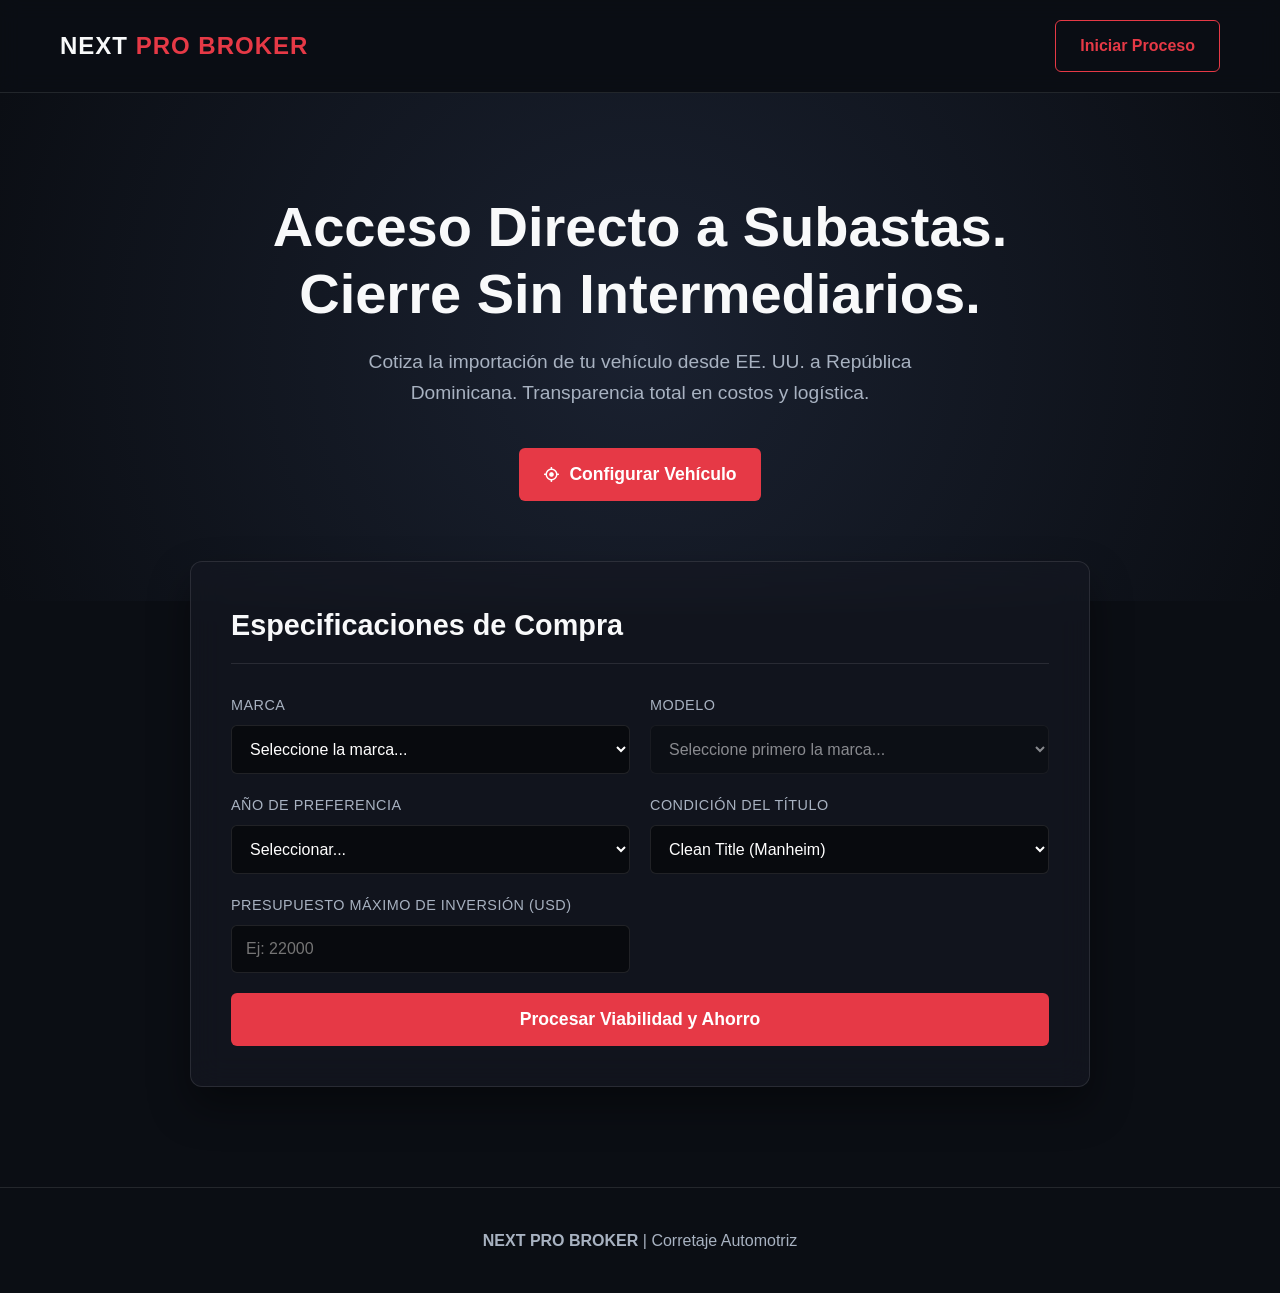
==== index.html @ b275def2 "Update index.html" ====
<!DOCTYPE html>
<html lang="es">
<head>
    <meta charset="UTF-8">
    <meta name="viewport" content="width=device-width, initial-scale=1.0">
    <title>NEXT PRO BROKER | Acceso a Subastas</title>
    <link rel="stylesheet" href="style.css">
    <link href="https://unpkg.com/boxicons@2.1.4/css/boxicons.min.css" rel="stylesheet">
</head>
<body>

    <nav class="navbar slide-down">
        <div class="nav-container">
            <div class="logo">NEXT <span class="text-glow">PRO BROKER</span></div>
            <a href="#cotizador" class="btn-outline">Iniciar Proceso</a>
        </div>
    </nav>

    <header class="hero fade-in">
        <div class="hero-content">
            <h1>Acceso Directo a Subastas. <br><span class="text-glow">Cierre Sin Intermediarios.</span></h1>
            <p>Cotiza la importación de tu vehículo desde EE. UU. a República Dominicana. Transparencia total en costos y logística.</p>
            <a href="#cotizador" class="btn-primary pulse-anim"><i class='bx bx-target-lock'></i> Configurar Vehículo</a>
        </div>
    </header>

    <section id="cotizador" class="section-cotizador slide-up">
        <div class="cotizador-container glass-panel">
            <h2>Especificaciones de Compra</h2>
            
            <form id="pro-form">
                <div class="form-grid">
                    <!-- MARCA (Ahora hardcodeada para que siempre funcione) -->
                    <div class="input-group">
                        <label>Marca</label>
                        <select id="marca" onchange="cargarModelosAPI()" required>
                            <option value="" disabled selected>Seleccione la marca...</option>
                            <option value="Acura">Acura</option>
                            <option value="Audi">Audi</option>
                            <option value="BMW">BMW</option>
                            <option value="Chevrolet">Chevrolet</option>
                            <option value="Dodge">Dodge</option>
                            <option value="Ford">Ford</option>
                            <option value="Honda">Honda</option>
                            <option value="Hyundai">Hyundai</option>
                            <option value="Infiniti">Infiniti</option>
                            <option value="Jeep">Jeep</option>
                            <option value="Kia">Kia</option>
                            <option value="Lexus">Lexus</option>
                            <option value="Mazda">Mazda</option>
                            <option value="Mercedes-Benz">Mercedes-Benz</option>
                            <option value="Nissan">Nissan</option>
                            <option value="Porsche">Porsche</option>
                            <option value="Toyota">Toyota</option>
                            <option value="Volkswagen">Volkswagen</option>
                        </select>
                    </div>
                    
                    <!-- MODELO (Se activa por la API) -->
                    <div class="input-group">
                        <label>Modelo <span id="loading-modelos" class="hidden" style="color:var(--primary); font-size:0.8rem;">Cargando...</span></label>
                        <select id="modelo" disabled required>
                            <option value="" disabled selected>Seleccione primero la marca...</option>
                        </select>
                    </div>

                    <div class="input-group">
                        <label>Año de Preferencia</label>
                        <select id="anio" required>
                            <option value="" disabled selected>Seleccionar...</option>
                            <option value="2025">2025</option>
                            <option value="2024">2024</option>
                            <option value="2023">2023</option>
                            <option value="2022">2022</option>
                            <option value="2021">2021</option>
                            <option value="2020">2020</option>
                            <option value="2019">2019</option>
                            <option value="2018">2018</option>
                        </select>
                    </div>
                    
                    <div class="input-group">
                        <label>Condición del Título</label>
                        <select id="titulo" required>
                            <option value="Clean Title">Clean Title (Manheim)</option>
                            <option value="Salvage / Rebuilt">Rebuilt/Salvage (Copart/IAAI)</option>
                        </select>
                    </div>

                    <div class="input-group full-width">
                        <label>Presupuesto Máximo de Inversión (USD)</label>
                        <input type="number" id="presupuesto" placeholder="Ej: 22000" required>
                    </div>
                </div>

                <button type="button" class="btn-submit" onclick="calcularProyeccion()">Procesar Viabilidad y Ahorro</button>
            </form>

            <div id="panel-resultados" class="resultados-grid hidden">
                <div class="tarjeta-precio dealer scale-in">
                    <h4>Valor Estimado (Dealer RD)</h4>
                    <p class="monto" id="precio-local">$0</p>
                </div>
                
                <div class="tarjeta-precio broker scale-in delay-1">
                    <h4>Costo NEXT PRO BROKER</h4>
                    <p class="monto highlight" id="precio-broker">$0</p>
                </div>

                <div class="tarjeta-ahorro scale-in delay-2">
                    <i class='bx bxs-check-shield icon-glow'></i>
                    <div class="ahorro-info">
                        <h4>Ahorro Retenido</h4>
                        <p id="monto-ahorro">$0 USD</p>
                    </div>
                </div>

                <div class="acciones-cierre scale-in delay-3">
                    <button class="btn-whatsapp" onclick="cerrarVentaWA()"><i class='bx bxl-whatsapp'></i> Solicitar Contrato vía WhatsApp</button>
                    <button class="btn-stripe"><i class='bx bx-credit-card'></i> Pagar Depósito ($200)</button>
                </div>
            </div>
        </div>
    </section>

    <footer>
        <div class="footer-content">
            <p><strong>NEXT PRO BROKER</strong> | Corretaje Automotriz</p>
        </div>
    </footer>

    <!-- TODO EL JAVASCRIPT INTEGRADO AQUÍ PARA EVITAR ERRORES DE VINCULACIÓN -->
    <script>
        async function cargarModelosAPI() {
            const marcaSeleccionada = document.getElementById("marca").value;
            const selectModelo = document.getElementById("modelo");
            const loadingText = document.getElementById("loading-modelos");

            selectModelo.innerHTML = '<option value="" disabled selected>Seleccione el modelo...</option>';
            selectModelo.disabled = true;

            if (!marcaSeleccionada) return;

            loadingText.classList.remove("hidden");

            try {
                // Llamada a la API pública de NHTSA
                const response = await fetch(`https://vpic.nhtsa.dot.gov/api/vehicles/GetModelsForMake/${marcaSeleccionada}?format=json`);
                const data = await response.json();

                const modelos = data.Results.map(item => item.Model_Name).sort();
                const modelosUnicos = [...new Set(modelos)];

                modelosUnicos.forEach(modelo => {
                    let opt = document.createElement("option");
                    opt.value = modelo;
                    opt.textContent = modelo.charAt(0).toUpperCase() + modelo.slice(1).toLowerCase();
                    selectModelo.appendChild(opt);
                });

                // Corrección especial para agregar el modelo Q50s si la API no lo trae detallado
                if(marcaSeleccionada === "Infiniti") {
                     let optQ50s = document.createElement("option");
                     optQ50s.value = "Q50s";
                     optQ50s.textContent = "Q50s";
                     selectModelo.insertBefore(optQ50s, selectModelo.children[1]);
                }

                selectModelo.disabled = false;
            } catch (error) {
                console.error("Error cargando modelos de la API:", error);
                selectModelo.innerHTML = '<option value="" disabled>Error de red. Escriba el modelo en WhatsApp.</option>';
                selectModelo.disabled = false;
            } finally {
                loadingText.classList.add("hidden");
            }
        }

        function calcularProyeccion() {
            const marca = document.getElementById("marca").value;
            const modelo = document.getElementById("modelo").value;
            const anio = document.getElementById("anio").value;
            const presupuestoInput = document.getElementById("presupuesto").value;

            if (!marca || !modelo || !anio || !presupuestoInput) {
                alert("Por favor completa todos los campos (Marca, Modelo, Año y Presupuesto).");
                return;
            }

            const presupuesto = parseFloat(presupuestoInput);
            const margenDealer = 1.18; // Simulando 18% de sobreprecio en el mercado local
            const precioCalleRD = presupuesto * margenDealer;
            const ahorroCalculado = precioCalleRD - presupuesto;

            animarContador("precio-local", precioCalleRD);
            animarContador("precio-broker", presupuesto);
            animarContador("monto-ahorro", ahorroCalculado, " USD");

            const panel = document.getElementById("panel-resultados");
            panel.classList.remove("hidden");
            void panel.offsetWidth; 
            panel.scrollIntoView({ behavior: 'smooth', block: 'start' });
        }

        function animarContador(id, valorFinal, sufijo = "") {
            const elemento = document.getElementById(id);
            let iteracion = 0;
            const pasos = 30;
            const incremento = valorFinal / pasos;
            
            const intervalo = setInterval(() => {
                iteracion += incremento;
                if (iteracion >= valorFinal) {
                    elemento.textContent = "$" + Math.round(valorFinal).toLocaleString('en-US') + sufijo;
                    clearInterval(intervalo);
                } else {
                    elemento.textContent = "$" + Math.round(iteracion).toLocaleString('en-US') + sufijo;
                }
            }, 20);
        }

        function cerrarVentaWA() {
            const marca = document.getElementById("marca").value;
            const modeloSelector = document.getElementById("modelo");
            let modelo = "No especificado";
            
            if (modeloSelector.selectedIndex > 0) {
                modelo = modeloSelector.options[modeloSelector.selectedIndex].text;
            }

            const anio = document.getElementById("anio").value;
            const titulo = document.getElementById("titulo").value;
            const precioBroker = document.getElementById("precio-broker").textContent;
            const ahorro = document.getElementById("monto-ahorro").textContent;

            const texto = `INICIO DE CONTRATO: Next Pro Broker \n\n` +
                          `Datos del Vehículo:\n` +
                          `- Marca: ${marca}\n` +
                          `- Modelo: ${modelo}\n` +
                          `- Año: ${anio}\n` +
                          `- Condición: ${titulo}\n\n` +
                          `Financiero:\n` +
                          `- Inversión Acordada: ${precioBroker}\n` +
                          `- Ahorro Estimado: ${ahorro}\n\n` +
                          `Confirmación para pago de depósito y búsqueda de inventario.`;

            const numeroBusiness = "18099824302";
            const url = `https://wa.me/${numeroBusiness}?text=${encodeURIComponent(texto)}`;
            window.open(url, '_blank');
        }
    </script>
</body>
</html>
---- style.css ----
/* Variables de Diseño Alta Fidelidad */
:root {
    --bg-main: #0B0E14;
    --bg-panel: rgba(20, 24, 34, 0.7);
    --primary: #E63946;
    --primary-hover: #D62828;
    --text-main: #F8F9FA;
    --text-muted: #A8B2C1;
    --border-color: rgba(255, 255, 255, 0.1);
    --success: #2A9D8F;
}

* {
    margin: 0;
    padding: 0;
    box-sizing: border-box;
    font-family: -apple-system, BlinkMacSystemFont, "Segoe UI", Roboto, Helvetica, Arial, sans-serif;
}

body {
    background-color: var(--bg-main);
    color: var(--text-main);
    line-height: 1.6;
}

/* Navegación */
.navbar {
    border-bottom: 1px solid var(--border-color);
    background: rgba(11, 14, 20, 0.9);
    backdrop-filter: blur(10px);
    position: sticky;
    top: 0;
    z-index: 100;
}

.nav-container {
    max-width: 1200px;
    margin: 0 auto;
    padding: 20px;
    display: flex;
    justify-content: space-between;
    align-items: center;
}

.logo {
    font-size: 1.5rem;
    font-weight: 800;
    letter-spacing: 1px;
}

.logo span {
    color: var(--primary);
}

/* Botones */
.btn-outline, .btn-primary, .btn-submit, .btn-whatsapp, .btn-stripe {
    padding: 12px 24px;
    border-radius: 6px;
    font-weight: 600;
    cursor: pointer;
    text-decoration: none;
    transition: all 0.3s ease;
    display: inline-flex;
    align-items: center;
    justify-content: center;
    gap: 8px;
    border: none;
}

.btn-outline {
    border: 1px solid var(--primary);
    color: var(--primary);
    background: transparent;
}

.btn-outline:hover {
    background: var(--primary);
    color: #fff;
}

.btn-primary, .btn-submit {
    background: var(--primary);
    color: #fff;
    font-size: 1.1rem;
}

.btn-primary:hover, .btn-submit:hover {
    background: var(--primary-hover);
    transform: translateY(-2px);
}

.btn-submit {
    width: 100%;
    margin-top: 20px;
    padding: 16px;
}

/* Hero Section */
.hero {
    padding: 100px 20px;
    text-align: center;
    background: radial-gradient(circle at center, #1a2130 0%, var(--bg-main) 100%);
}

.hero h1 {
    font-size: 3.5rem;
    line-height: 1.2;
    margin-bottom: 20px;
}

.hero .highlight {
    color: var(--primary);
}

.hero p {
    font-size: 1.2rem;
    color: var(--text-muted);
    max-width: 600px;
    margin: 0 auto 40px;
}

/* Glassmorphism Panel */
.glass-panel {
    background: var(--bg-panel);
    backdrop-filter: blur(16px);
    border: 1px solid var(--border-color);
    border-radius: 12px;
    box-shadow: 0 20px 40px rgba(0,0,0,0.4);
}

/* Cotizador */
.section-cotizador {
    padding: 0 20px 100px;
}

.cotizador-container {
    max-width: 900px;
    margin: -40px auto 0;
    padding: 40px;
    position: relative;
    z-index: 10;
}

.cotizador-container h2 {
    margin-bottom: 30px;
    font-size: 1.8rem;
    border-bottom: 1px solid var(--border-color);
    padding-bottom: 15px;
}

.form-grid {
    display: grid;
    grid-template-columns: 1fr 1fr;
    gap: 20px;
}

.input-group {
    display: flex;
    flex-direction: column;
}

.input-group label {
    font-size: 0.9rem;
    color: var(--text-muted);
    margin-bottom: 8px;
    text-transform: uppercase;
    letter-spacing: 0.5px;
}

.input-group select, .input-group input {
    background: rgba(0, 0, 0, 0.5);
    border: 1px solid var(--border-color);
    color: #fff;
    padding: 14px;
    border-radius: 6px;
    font-size: 1rem;
    outline: none;
    transition: border 0.3s ease;
}

.input-group select:focus, .input-group input:focus {
    border-color: var(--primary);
}

.input-group select:disabled {
    opacity: 0.5;
    cursor: not-allowed;
}

/* Resultados UI */
.resultados-grid {
    margin-top: 40px;
    padding-top: 40px;
    border-top: 1px solid var(--border-color);
    display: grid;
    grid-template-columns: 1fr 1fr;
    gap: 20px;
}

.hidden {
    display: none;
}

.tarjeta-precio {
    background: rgba(0,0,0,0.3);
    padding: 20px;
    border-radius: 8px;
    border: 1px solid var(--border-color);
}

.tarjeta-precio h4 {
    color: var(--text-muted);
    font-weight: 500;
}

.tarjeta-precio .monto {
    font-size: 2.2rem;
    font-weight: bold;
    margin: 10px 0;
}

.tarjeta-precio.dealer .monto {
    text-decoration: line-through;
    color: #888;
}

.tarjeta-precio.broker .monto {
    color: #fff;
}

.tarjeta-ahorro {
    grid-column: 1 / -1;
    background: rgba(42, 157, 143, 0.1);
    border: 1px solid var(--success);
    padding: 20px;
    border-radius: 8px;
    display: flex;
    align-items: center;
    gap: 20px;
}

.tarjeta-ahorro i {
    font-size: 3rem;
    color: var(--success);
}

.tarjeta-ahorro h4 {
    color: var(--success);
    font-size: 1.1rem;
}

.tarjeta-ahorro p {
    font-size: 2rem;
    font-weight: bold;
    color: #fff;
}

.acciones-cierre {
    grid-column: 1 / -1;
    display: flex;
    gap: 15px;
    margin-top: 20px;
}

.btn-whatsapp {
    background: #25D366;
    color: #000;
    flex: 1;
}

.btn-whatsapp:hover { background: #20BA56; }

.btn-stripe {
    background: #635BFF;
    color: #fff;
    flex: 1;
}

.btn-stripe:hover { background: #524BE0; }

/* Responsive */
@media (max-width: 768px) {
    .form-grid, .resultados-grid, .acciones-cierre {
        grid-template-columns: 1fr;
    }
    .hero h1 { font-size: 2.5rem; }
    .acciones-cierre { flex-direction: column; }
}

footer {
    text-align: center;
    padding: 40px 20px;
    border-top: 1px solid var(--border-color);
    color: var(--text-muted);
}
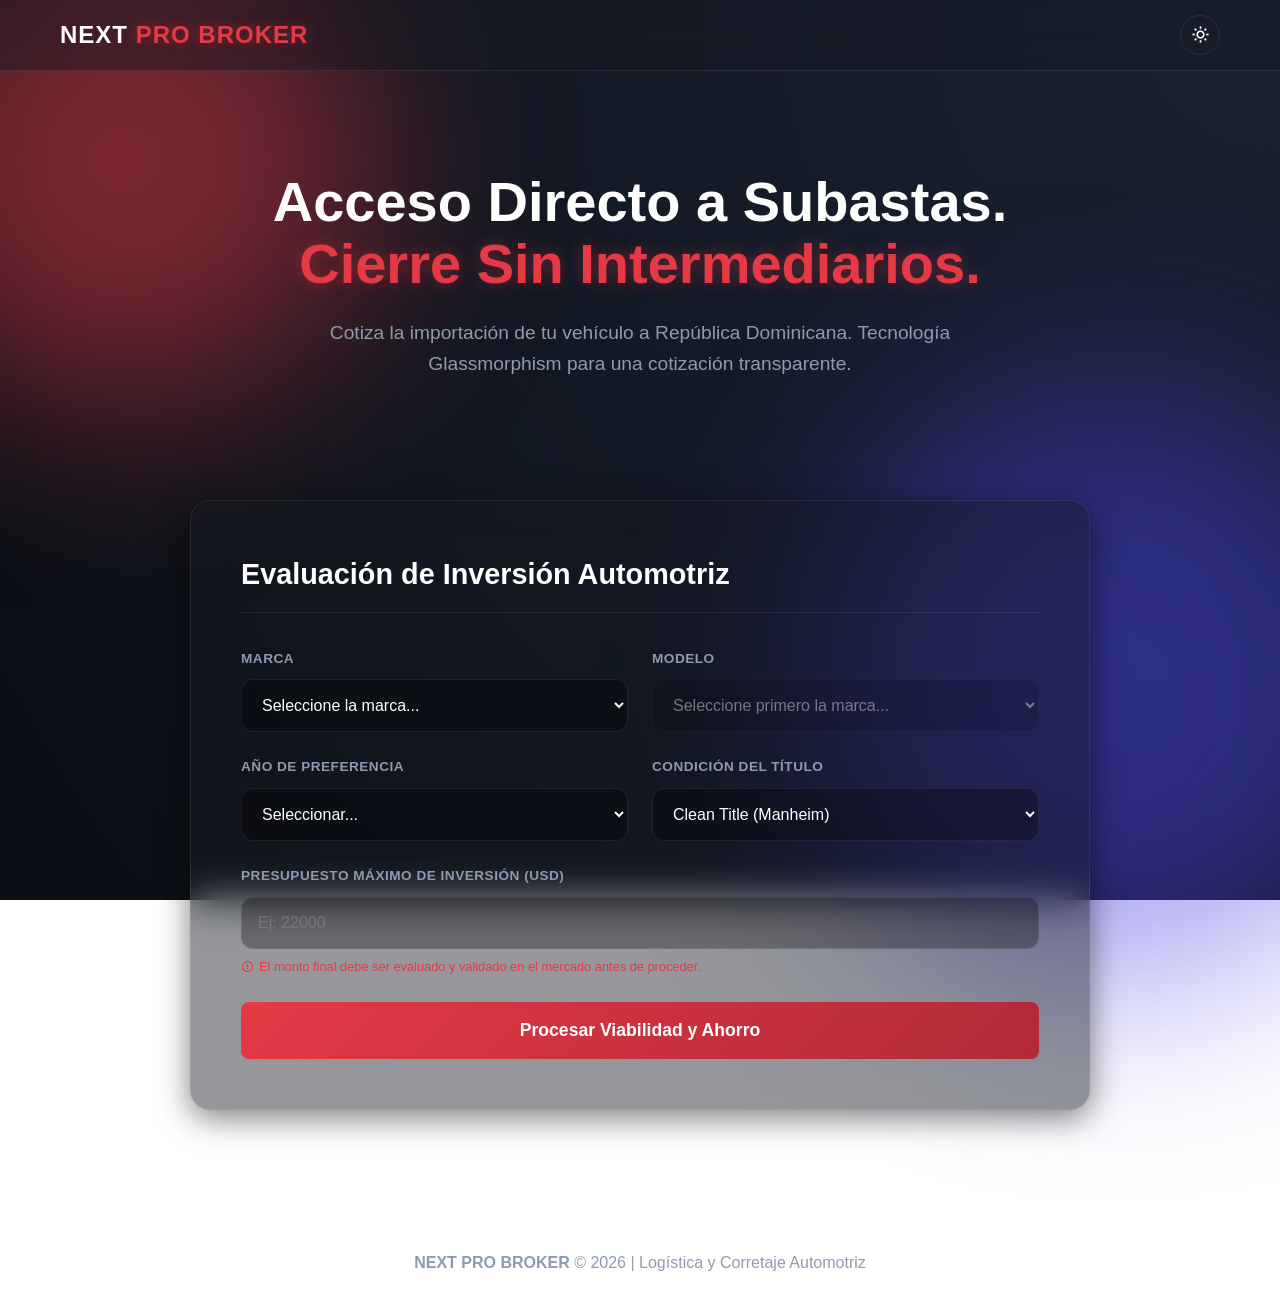
==== commit bc2b05ec: "Update index.html" ====
--- a/index.html
+++ b/index.html
@@ -3,34 +3,219 @@
 <head>
     <meta charset="UTF-8">
     <meta name="viewport" content="width=device-width, initial-scale=1.0">
-    <title>NEXT PRO BROKER | Acceso a Subastas</title>
-    <link rel="stylesheet" href="style.css">
+    <title>NEXT PRO BROKER | Portal Corporativo</title>
+    <!-- Iconos -->
     <link href="https://unpkg.com/boxicons@2.1.4/css/boxicons.min.css" rel="stylesheet">
+    
+    <style>
+        /* =========================================
+           1. VARIABLES DE TEMA Y GLASSMORPHISM
+        ========================================= */
+        :root {
+            /* Tema Oscuro (Por defecto) */
+            --bg-main: #0B0E14;
+            --bg-gradient: radial-gradient(circle at top right, #1a2333 0%, #0B0E14 100%);
+            --glass-bg: rgba(20, 25, 35, 0.45);
+            --glass-border: rgba(255, 255, 255, 0.08);
+            --glass-shadow: 0 8px 32px 0 rgba(0, 0, 0, 0.5);
+            --text-main: #FFFFFF;
+            --text-muted: #8E9BAE;
+            --input-bg: rgba(0, 0, 0, 0.3);
+            
+            /* Colores de marca */
+            --primary: #E63946;
+            --primary-glow: rgba(230, 57, 70, 0.4);
+            --success: #10B981;
+            --success-glow: rgba(16, 185, 129, 0.3);
+        }
+
+        /* Tema Claro (Se activa con JS) */
+        body.light-mode {
+            --bg-main: #F4F7F9;
+            --bg-gradient: radial-gradient(circle at top right, #E0E8F0 0%, #F4F7F9 100%);
+            --glass-bg: rgba(255, 255, 255, 0.6);
+            --glass-border: rgba(255, 255, 255, 0.4);
+            --glass-shadow: 0 8px 32px 0 rgba(31, 38, 135, 0.1);
+            --text-main: #1A1F2B;
+            --text-muted: #5C677D;
+            --input-bg: rgba(255, 255, 255, 0.8);
+        }
+
+        /* =========================================
+           2. ESTILOS GLOBALES
+        ========================================= */
+        * { margin: 0; padding: 0; box-sizing: border-box; font-family: -apple-system, BlinkMacSystemFont, "Segoe UI", Roboto, sans-serif; }
+        
+        body { 
+            background: var(--bg-gradient); 
+            background-attachment: fixed;
+            color: var(--text-main); 
+            line-height: 1.6; 
+            overflow-x: hidden; 
+            transition: background 0.5s ease, color 0.5s ease;
+        }
+
+        /* Esferas decorativas de fondo para el efecto Glass */
+        .blob-1, .blob-2 {
+            position: fixed; border-radius: 50%; filter: blur(100px); z-index: -1; opacity: 0.5;
+        }
+        .blob-1 { top: -10%; left: -10%; width: 500px; height: 500px; background: var(--primary); }
+        .blob-2 { bottom: -10%; right: -10%; width: 600px; height: 600px; background: #4A42E4; }
+
+        /* Clases de utilidad */
+        .text-glow { color: var(--primary); text-shadow: 0 0 15px var(--primary-glow); }
+        .hidden { display: none !important; }
+
+        /* =========================================
+           3. NAVEGACIÓN Y HERO
+        ========================================= */
+        .navbar { 
+            background: var(--glass-bg); 
+            backdrop-filter: blur(20px); 
+            -webkit-backdrop-filter: blur(20px);
+            border-bottom: 1px solid var(--glass-border); 
+            position: sticky; top: 0; z-index: 100; 
+            transition: all 0.5s ease;
+        }
+        .nav-container { max-width: 1200px; margin: 0 auto; padding: 15px 20px; display: flex; justify-content: space-between; align-items: center; }
+        .logo { font-size: 1.5rem; font-weight: 800; letter-spacing: 1px; }
+        
+        .nav-actions { display: flex; gap: 15px; align-items: center; }
+        
+        .btn-icon {
+            background: transparent; border: 1px solid var(--glass-border); color: var(--text-main);
+            width: 40px; height: 40px; border-radius: 50%; font-size: 1.2rem; cursor: pointer;
+            display: flex; align-items: center; justify-content: center; transition: all 0.3s ease;
+        }
+        .btn-icon:hover { background: var(--glass-border); transform: rotate(15deg); }
+
+        .btn-outline, .btn-primary, .btn-submit, .btn-whatsapp, .btn-stripe {
+            padding: 12px 24px; border-radius: 8px; font-weight: 600; cursor: pointer; text-decoration: none;
+            transition: all 0.3s ease; display: inline-flex; align-items: center; justify-content: center; gap: 8px; border: none; font-size: 1rem;
+        }
+        .btn-outline { border: 1px solid var(--primary); color: var(--text-main); background: transparent; }
+        .btn-outline:hover { background: var(--primary); color: #fff; border-color: var(--primary); }
+
+        .btn-primary, .btn-submit { background: linear-gradient(135deg, var(--primary), #b02a36); color: #fff; }
+        .btn-primary:hover, .btn-submit:hover { transform: translateY(-3px); box-shadow: 0 10px 25px var(--primary-glow); }
+        .btn-submit { width: 100%; margin-top: 25px; padding: 18px; font-size: 1.1rem; }
+
+        .hero { padding: 100px 20px 80px; text-align: center; }
+        .hero h1 { font-size: 3.5rem; line-height: 1.1; margin-bottom: 24px; font-weight: 800; }
+        .hero p { font-size: 1.2rem; color: var(--text-muted); max-width: 650px; margin: 0 auto 40px; }
+
+        /* =========================================
+           4. GLASSMORPHISM FORMULARIO
+        ========================================= */
+        .glass-panel { 
+            background: var(--glass-bg); 
+            backdrop-filter: blur(20px); 
+            -webkit-backdrop-filter: blur(20px);
+            border: 1px solid var(--glass-border); 
+            border-radius: 20px; 
+            box-shadow: var(--glass-shadow); 
+            transition: all 0.5s ease;
+        }
+        
+        .section-cotizador { padding: 0 20px 100px; }
+        .cotizador-container { max-width: 900px; margin: 0 auto; padding: 50px; position: relative; z-index: 10; }
+        .cotizador-container h2 { margin-bottom: 35px; font-size: 1.8rem; border-bottom: 1px solid var(--glass-border); padding-bottom: 15px; }
+
+        .form-grid { display: grid; grid-template-columns: 1fr 1fr; gap: 24px; }
+        .full-width { grid-column: 1 / -1; }
+        
+        .input-group { display: flex; flex-direction: column; }
+        .input-group label { font-size: 0.85rem; color: var(--text-muted); margin-bottom: 10px; text-transform: uppercase; font-weight: 600; letter-spacing: 0.5px; }
+        
+        .input-group select, .input-group input { 
+            background: var(--input-bg); 
+            border: 1px solid var(--glass-border); 
+            color: var(--text-main); 
+            padding: 16px; 
+            border-radius: 12px; 
+            font-size: 1rem; 
+            outline: none; 
+            transition: all 0.3s ease; 
+        }
+        .input-group select:focus, .input-group input:focus { border-color: var(--primary); box-shadow: 0 0 0 3px var(--primary-glow); }
+        .input-group select:disabled { opacity: 0.4; cursor: not-allowed; }
+
+        /* Advertencia Presupuesto */
+        .nota-evaluacion {
+            font-size: 0.8rem; color: var(--primary); margin-top: 8px; font-weight: 500;
+            display: flex; align-items: center; gap: 5px;
+        }
+
+        /* =========================================
+           5. RESULTADOS Y CIERRE
+        ========================================= */
+        .resultados-grid { margin-top: 40px; padding-top: 40px; border-top: 1px solid var(--glass-border); display: grid; grid-template-columns: 1fr 1fr; gap: 20px; }
+        
+        .tarjeta-precio { 
+            background: var(--input-bg); 
+            padding: 30px; border-radius: 16px; border: 1px solid var(--glass-border); 
+        }
+        .tarjeta-precio h4 { color: var(--text-muted); font-weight: 500; font-size: 1rem; }
+        .tarjeta-precio .monto { font-size: 2.5rem; font-weight: 800; margin: 10px 0; }
+        .tarjeta-precio.dealer .monto { text-decoration: line-through; color: #888; font-size: 2rem; }
+        
+        .tarjeta-ahorro { 
+            grid-column: 1 / -1; 
+            background: linear-gradient(135deg, rgba(16, 185, 129, 0.15) 0%, rgba(16, 185, 129, 0.05) 100%);
+            border: 1px solid var(--success); padding: 30px; border-radius: 16px; display: flex; align-items: center; gap: 25px; 
+        }
+        .tarjeta-ahorro i { font-size: 3.5rem; color: var(--success); }
+        .tarjeta-ahorro h4 { color: var(--success); font-size: 1.1rem; text-transform: uppercase; letter-spacing: 1px; }
+        .tarjeta-ahorro p { font-size: 2.5rem; font-weight: 800; color: var(--text-main); margin-top: 5px; }
+
+        .acciones-cierre { grid-column: 1 / -1; display: flex; gap: 20px; margin-top: 10px; }
+        .btn-whatsapp { background: linear-gradient(135deg, #25D366, #128C7E); color: #fff; flex: 1; font-size: 1.1rem; border-radius: 12px; }
+        .btn-whatsapp:hover { transform: translateY(-3px); box-shadow: 0 10px 25px rgba(37, 211, 102, 0.4); }
+        
+        .btn-stripe { background: linear-gradient(135deg, #635BFF, #4A42E4); color: #fff; flex: 1; border-radius: 12px; }
+        .btn-stripe:hover { transform: translateY(-3px); box-shadow: 0 10px 25px rgba(99, 91, 255, 0.4); }
+
+        footer { text-align: center; padding: 40px 20px; color: var(--text-muted); }
+
+        @media (max-width: 768px) {
+            .hero h1 { font-size: 2.5rem; }
+            .form-grid, .resultados-grid, .acciones-cierre { grid-template-columns: 1fr; }
+            .cotizador-container { padding: 30px 20px; }
+            .acciones-cierre { flex-direction: column; }
+        }
+    </style>
 </head>
 <body>
 
-    <nav class="navbar slide-down">
+    <!-- Fondos dinámicos -->
+    <div class="blob-1"></div>
+    <div class="blob-2"></div>
+
+    <!-- Navegación -->
+    <nav class="navbar">
         <div class="nav-container">
             <div class="logo">NEXT <span class="text-glow">PRO BROKER</span></div>
-            <a href="#cotizador" class="btn-outline">Iniciar Proceso</a>
+            <div class="nav-actions">
+                <button id="theme-toggle" class="btn-icon"><i class='bx bx-sun'></i></button>
+            </div>
         </div>
     </nav>
 
-    <header class="hero fade-in">
+    <!-- Header Hero -->
+    <header class="hero">
         <div class="hero-content">
             <h1>Acceso Directo a Subastas. <br><span class="text-glow">Cierre Sin Intermediarios.</span></h1>
-            <p>Cotiza la importación de tu vehículo desde EE. UU. a República Dominicana. Transparencia total en costos y logística.</p>
-            <a href="#cotizador" class="btn-primary pulse-anim"><i class='bx bx-target-lock'></i> Configurar Vehículo</a>
+            <p>Cotiza la importación de tu vehículo a República Dominicana. Tecnología Glassmorphism para una cotización transparente.</p>
         </div>
     </header>
 
-    <section id="cotizador" class="section-cotizador slide-up">
+    <!-- Cotizador -->
+    <section id="cotizador" class="section-cotizador">
         <div class="cotizador-container glass-panel">
-            <h2>Especificaciones de Compra</h2>
+            <h2>Evaluación de Inversión Automotriz</h2>
             
             <form id="pro-form">
                 <div class="form-grid">
-                    <!-- MARCA (Ahora hardcodeada para que siempre funcione) -->
                     <div class="input-group">
                         <label>Marca</label>
                         <select id="marca" onchange="cargarModelosAPI()" required>
@@ -56,7 +241,6 @@
                         </select>
                     </div>
                     
-                    <!-- MODELO (Se activa por la API) -->
                     <div class="input-group">
                         <label>Modelo <span id="loading-modelos" class="hidden" style="color:var(--primary); font-size:0.8rem;">Cargando...</span></label>
                         <select id="modelo" disabled required>
@@ -87,50 +271,68 @@
                         </select>
                     </div>
 
+                    <!-- Input Presupuesto con Advertencia -->
                     <div class="input-group full-width">
                         <label>Presupuesto Máximo de Inversión (USD)</label>
                         <input type="number" id="presupuesto" placeholder="Ej: 22000" required>
+                        <span class="nota-evaluacion"><i class='bx bx-error-circle'></i> El monto final debe ser evaluado y validado en el mercado antes de proceder.</span>
                     </div>
                 </div>
 
                 <button type="button" class="btn-submit" onclick="calcularProyeccion()">Procesar Viabilidad y Ahorro</button>
             </form>
 
+            <!-- Resultados -->
             <div id="panel-resultados" class="resultados-grid hidden">
-                <div class="tarjeta-precio dealer scale-in">
+                <div class="tarjeta-precio dealer">
                     <h4>Valor Estimado (Dealer RD)</h4>
                     <p class="monto" id="precio-local">$0</p>
                 </div>
                 
-                <div class="tarjeta-precio broker scale-in delay-1">
+                <div class="tarjeta-precio broker">
                     <h4>Costo NEXT PRO BROKER</h4>
-                    <p class="monto highlight" id="precio-broker">$0</p>
+                    <p class="monto text-glow" id="precio-broker">$0</p>
                 </div>
 
-                <div class="tarjeta-ahorro scale-in delay-2">
-                    <i class='bx bxs-check-shield icon-glow'></i>
+                <div class="tarjeta-ahorro">
+                    <i class='bx bxs-check-shield'></i>
                     <div class="ahorro-info">
                         <h4>Ahorro Retenido</h4>
                         <p id="monto-ahorro">$0 USD</p>
                     </div>
                 </div>
 
-                <div class="acciones-cierre scale-in delay-3">
-                    <button class="btn-whatsapp" onclick="cerrarVentaWA()"><i class='bx bxl-whatsapp'></i> Solicitar Contrato vía WhatsApp</button>
-                    <button class="btn-stripe"><i class='bx bx-credit-card'></i> Pagar Depósito ($200)</button>
+                <div class="acciones-cierre">
+                    <button class="btn-whatsapp" onclick="cerrarVentaWA()"><i class='bx bxl-whatsapp'></i> Enviar Evaluación a WhatsApp</button>
+                    <button class="btn-stripe"><i class='bx bx-credit-card'></i> Pago de Búsqueda ($200)</button>
                 </div>
             </div>
         </div>
     </section>
 
     <footer>
-        <div class="footer-content">
-            <p><strong>NEXT PRO BROKER</strong> | Corretaje Automotriz</p>
-        </div>
+        <p><strong>NEXT PRO BROKER</strong> &copy; 2026 | Logística y Corretaje Automotriz</p>
     </footer>
 
-    <!-- TODO EL JAVASCRIPT INTEGRADO AQUÍ PARA EVITAR ERRORES DE VINCULACIÓN -->
+    <!-- ==========================================
+         LÓGICA JAVASCRIPT (Todo Integrado)
+    =========================================== -->
     <script>
+        // 1. SISTEMA DARK/LIGHT MODE
+        const themeToggle = document.getElementById('theme-toggle');
+        const body = document.body;
+        const themeIcon = themeToggle.querySelector('i');
+
+        themeToggle.addEventListener('click', () => {
+            body.classList.toggle('light-mode');
+            if (body.classList.contains('light-mode')) {
+                themeIcon.classList.replace('bx-sun', 'bx-moon');
+            } else {
+                themeIcon.classList.replace('bx-moon', 'bx-sun');
+            }
+        });
+
+        // 2. CONEXIÓN API NHTSA
         async function cargarModelosAPI() {
             const marcaSeleccionada = document.getElementById("marca").value;
             const selectModelo = document.getElementById("modelo");
@@ -144,7 +346,6 @@
             loadingText.classList.remove("hidden");
 
             try {
-                // Llamada a la API pública de NHTSA
                 const response = await fetch(`https://vpic.nhtsa.dot.gov/api/vehicles/GetModelsForMake/${marcaSeleccionada}?format=json`);
                 const data = await response.json();
 
@@ -158,7 +359,7 @@
                     selectModelo.appendChild(opt);
                 });
 
-                // Corrección especial para agregar el modelo Q50s si la API no lo trae detallado
+                // Corrección especial para el Q50s
                 if(marcaSeleccionada === "Infiniti") {
                      let optQ50s = document.createElement("option");
                      optQ50s.value = "Q50s";
@@ -168,14 +369,14 @@
 
                 selectModelo.disabled = false;
             } catch (error) {
-                console.error("Error cargando modelos de la API:", error);
-                selectModelo.innerHTML = '<option value="" disabled>Error de red. Escriba el modelo en WhatsApp.</option>';
+                selectModelo.innerHTML = '<option value="" disabled>Error de red. Describa en WhatsApp.</option>';
                 selectModelo.disabled = false;
             } finally {
                 loadingText.classList.add("hidden");
             }
         }
 
+        // 3. MOTOR FINANCIERO CON ANIMACIÓN DE CONTADORES
         function calcularProyeccion() {
             const marca = document.getElementById("marca").value;
             const modelo = document.getElementById("modelo").value;
@@ -183,12 +384,12 @@
             const presupuestoInput = document.getElementById("presupuesto").value;
 
             if (!marca || !modelo || !anio || !presupuestoInput) {
-                alert("Por favor completa todos los campos (Marca, Modelo, Año y Presupuesto).");
+                alert("Por favor completa los detalles del vehículo y tu presupuesto de inversión.");
                 return;
             }
 
             const presupuesto = parseFloat(presupuestoInput);
-            const margenDealer = 1.18; // Simulando 18% de sobreprecio en el mercado local
+            const margenDealer = 1.18; // Simulando el sobreprecio local de 18%
             const precioCalleRD = presupuesto * margenDealer;
             const ahorroCalculado = precioCalleRD - presupuesto;
 
@@ -198,8 +399,10 @@
 
             const panel = document.getElementById("panel-resultados");
             panel.classList.remove("hidden");
-            void panel.offsetWidth; 
-            panel.scrollIntoView({ behavior: 'smooth', block: 'start' });
+            
+            setTimeout(() => {
+                panel.scrollIntoView({ behavior: 'smooth', block: 'start' });
+            }, 100);
         }
 
         function animarContador(id, valorFinal, sufijo = "") {
@@ -219,6 +422,7 @@
             }, 20);
         }
 
+        // 4. ENVÍO DIRECTO A WHATSAPP BUSINESS
         function cerrarVentaWA() {
             const marca = document.getElementById("marca").value;
             const modeloSelector = document.getElementById("modelo");
@@ -230,20 +434,23 @@
 
             const anio = document.getElementById("anio").value;
             const titulo = document.getElementById("titulo").value;
+            const presupuesto = document.getElementById("presupuesto").value;
             const precioBroker = document.getElementById("precio-broker").textContent;
             const ahorro = document.getElementById("monto-ahorro").textContent;
 
-            const texto = `INICIO DE CONTRATO: Next Pro Broker \n\n` +
-                          `Datos del Vehículo:\n` +
+            const texto = `INICIO DE EVALUACIÓN: Next Pro Broker \n\n` +
+                          `🚘 *Datos del Vehículo:*\n` +
                           `- Marca: ${marca}\n` +
                           `- Modelo: ${modelo}\n` +
                           `- Año: ${anio}\n` +
                           `- Condición: ${titulo}\n\n` +
-                          `Financiero:\n` +
-                          `- Inversión Acordada: ${precioBroker}\n` +
+                          `📊 *Estructura Financiera (Sujeta a Validación):*\n` +
+                          `- Presupuesto Indicado: $${presupuesto} USD\n` +
+                          `- Inversión Proyectada: ${precioBroker}\n` +
                           `- Ahorro Estimado: ${ahorro}\n\n` +
-                          `Confirmación para pago de depósito y búsqueda de inventario.`;
-
+                          `Solicito validación de mercado para proceder con el depósito de búsqueda.`;
+
+            // Número configurado según solicitud
             const numeroBusiness = "18099824302";
             const url = `https://wa.me/${numeroBusiness}?text=${encodeURIComponent(texto)}`;
             window.open(url, '_blank');
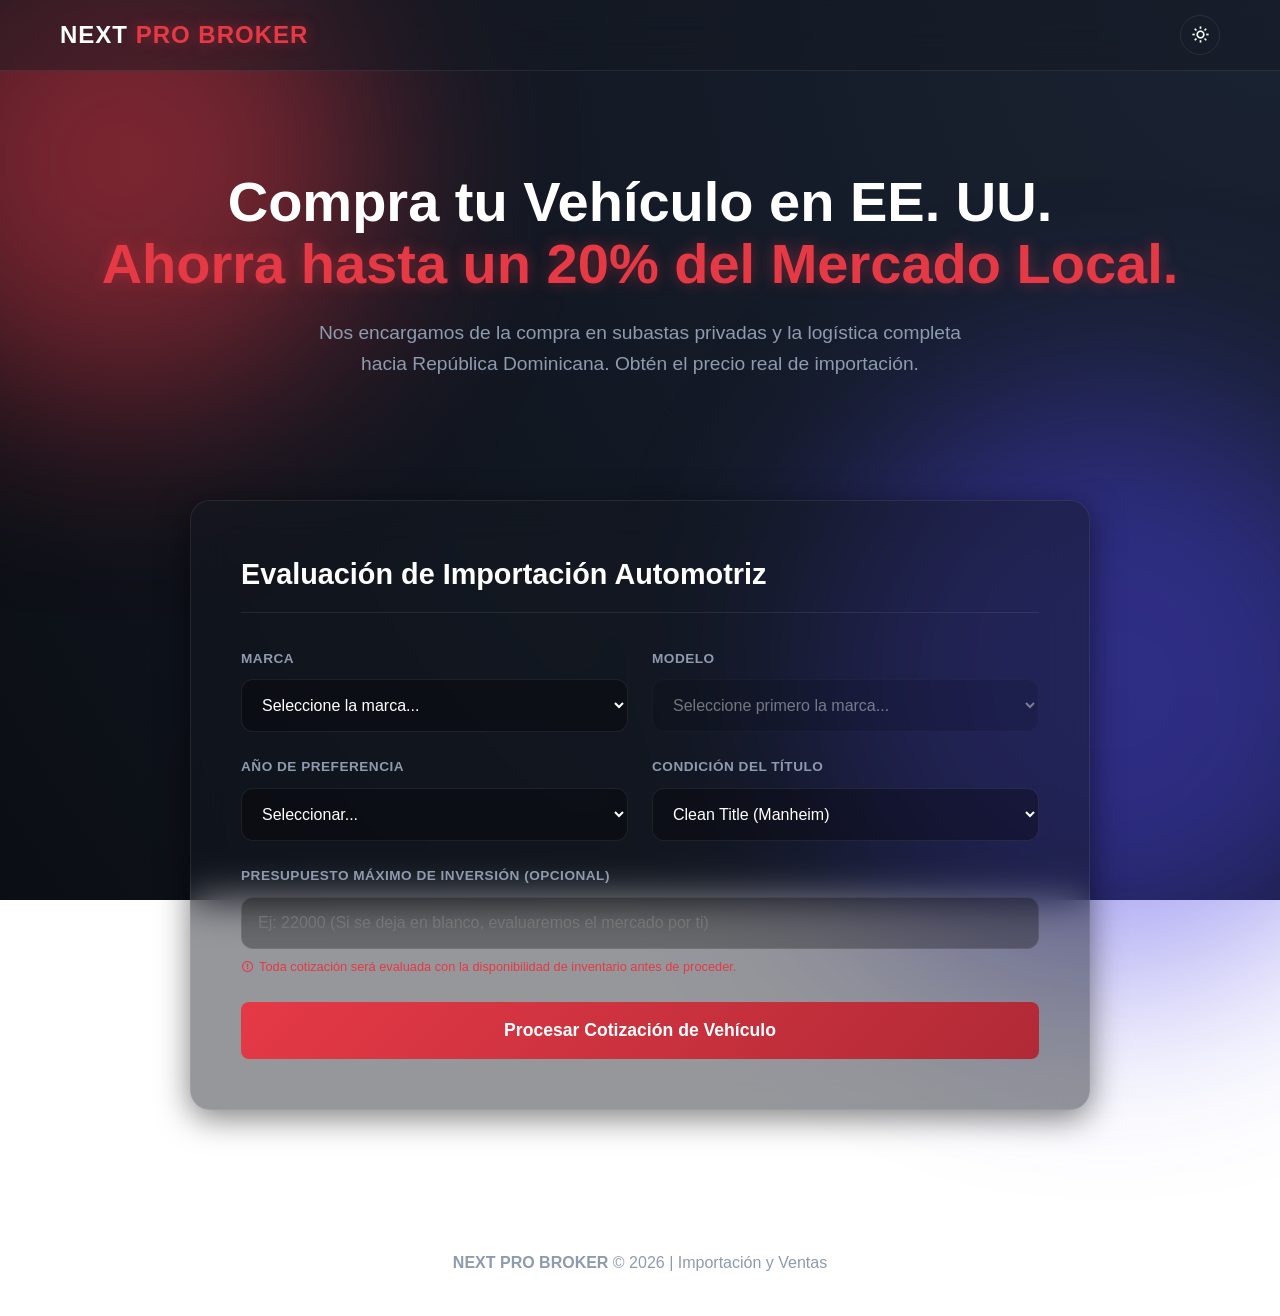
==== commit c4452930: "Update index.html" ====
--- a/index.html
+++ b/index.html
@@ -3,7 +3,7 @@
 <head>
     <meta charset="UTF-8">
     <meta name="viewport" content="width=device-width, initial-scale=1.0">
-    <title>NEXT PRO BROKER | Portal Corporativo</title>
+    <title>NEXT PRO BROKER | Importación Directa</title>
     <!-- Iconos -->
     <link href="https://unpkg.com/boxicons@2.1.4/css/boxicons.min.css" rel="stylesheet">
     
@@ -29,7 +29,7 @@
             --success-glow: rgba(16, 185, 129, 0.3);
         }
 
-        /* Tema Claro (Se activa con JS) */
+        /* Tema Claro */
         body.light-mode {
             --bg-main: #F4F7F9;
             --bg-gradient: radial-gradient(circle at top right, #E0E8F0 0%, #F4F7F9 100%);
@@ -55,14 +55,10 @@
             transition: background 0.5s ease, color 0.5s ease;
         }
 
-        /* Esferas decorativas de fondo para el efecto Glass */
-        .blob-1, .blob-2 {
-            position: fixed; border-radius: 50%; filter: blur(100px); z-index: -1; opacity: 0.5;
-        }
+        .blob-1, .blob-2 { position: fixed; border-radius: 50%; filter: blur(100px); z-index: -1; opacity: 0.5; }
         .blob-1 { top: -10%; left: -10%; width: 500px; height: 500px; background: var(--primary); }
         .blob-2 { bottom: -10%; right: -10%; width: 600px; height: 600px; background: #4A42E4; }
 
-        /* Clases de utilidad */
         .text-glow { color: var(--primary); text-shadow: 0 0 15px var(--primary-glow); }
         .hidden { display: none !important; }
 
@@ -70,18 +66,13 @@
            3. NAVEGACIÓN Y HERO
         ========================================= */
         .navbar { 
-            background: var(--glass-bg); 
-            backdrop-filter: blur(20px); 
-            -webkit-backdrop-filter: blur(20px);
-            border-bottom: 1px solid var(--glass-border); 
-            position: sticky; top: 0; z-index: 100; 
-            transition: all 0.5s ease;
+            background: var(--glass-bg); backdrop-filter: blur(20px); -webkit-backdrop-filter: blur(20px);
+            border-bottom: 1px solid var(--glass-border); position: sticky; top: 0; z-index: 100; transition: all 0.5s ease;
         }
         .nav-container { max-width: 1200px; margin: 0 auto; padding: 15px 20px; display: flex; justify-content: space-between; align-items: center; }
         .logo { font-size: 1.5rem; font-weight: 800; letter-spacing: 1px; }
         
         .nav-actions { display: flex; gap: 15px; align-items: center; }
-        
         .btn-icon {
             background: transparent; border: 1px solid var(--glass-border); color: var(--text-main);
             width: 40px; height: 40px; border-radius: 50%; font-size: 1.2rem; cursor: pointer;
@@ -105,16 +96,11 @@
         .hero p { font-size: 1.2rem; color: var(--text-muted); max-width: 650px; margin: 0 auto 40px; }
 
         /* =========================================
-           4. GLASSMORPHISM FORMULARIO
+           4. FORMULARIO GLASSMORPHISM
         ========================================= */
         .glass-panel { 
-            background: var(--glass-bg); 
-            backdrop-filter: blur(20px); 
-            -webkit-backdrop-filter: blur(20px);
-            border: 1px solid var(--glass-border); 
-            border-radius: 20px; 
-            box-shadow: var(--glass-shadow); 
-            transition: all 0.5s ease;
+            background: var(--glass-bg); backdrop-filter: blur(20px); -webkit-backdrop-filter: blur(20px);
+            border: 1px solid var(--glass-border); border-radius: 20px; box-shadow: var(--glass-shadow); transition: all 0.5s ease;
         }
         
         .section-cotizador { padding: 0 20px 100px; }
@@ -128,45 +114,31 @@
         .input-group label { font-size: 0.85rem; color: var(--text-muted); margin-bottom: 10px; text-transform: uppercase; font-weight: 600; letter-spacing: 0.5px; }
         
         .input-group select, .input-group input { 
-            background: var(--input-bg); 
-            border: 1px solid var(--glass-border); 
-            color: var(--text-main); 
-            padding: 16px; 
-            border-radius: 12px; 
-            font-size: 1rem; 
-            outline: none; 
-            transition: all 0.3s ease; 
+            background: var(--input-bg); border: 1px solid var(--glass-border); color: var(--text-main); 
+            padding: 16px; border-radius: 12px; font-size: 1rem; outline: none; transition: all 0.3s ease; 
         }
         .input-group select:focus, .input-group input:focus { border-color: var(--primary); box-shadow: 0 0 0 3px var(--primary-glow); }
         .input-group select:disabled { opacity: 0.4; cursor: not-allowed; }
 
-        /* Advertencia Presupuesto */
-        .nota-evaluacion {
-            font-size: 0.8rem; color: var(--primary); margin-top: 8px; font-weight: 500;
-            display: flex; align-items: center; gap: 5px;
-        }
+        .nota-evaluacion { font-size: 0.8rem; color: var(--primary); margin-top: 8px; font-weight: 500; display: flex; align-items: center; gap: 5px; }
 
         /* =========================================
-           5. RESULTADOS Y CIERRE
+           5. RESULTADOS
         ========================================= */
         .resultados-grid { margin-top: 40px; padding-top: 40px; border-top: 1px solid var(--glass-border); display: grid; grid-template-columns: 1fr 1fr; gap: 20px; }
         
-        .tarjeta-precio { 
-            background: var(--input-bg); 
-            padding: 30px; border-radius: 16px; border: 1px solid var(--glass-border); 
-        }
+        .tarjeta-precio { background: var(--input-bg); padding: 30px; border-radius: 16px; border: 1px solid var(--glass-border); }
         .tarjeta-precio h4 { color: var(--text-muted); font-weight: 500; font-size: 1rem; }
-        .tarjeta-precio .monto { font-size: 2.5rem; font-weight: 800; margin: 10px 0; }
-        .tarjeta-precio.dealer .monto { text-decoration: line-through; color: #888; font-size: 2rem; }
+        .tarjeta-precio .monto { font-size: 2.2rem; font-weight: 800; margin: 10px 0; color: var(--text-main); }
+        .tarjeta-precio.dealer .monto { text-decoration: line-through; color: #888; font-size: 1.8rem; }
         
         .tarjeta-ahorro { 
-            grid-column: 1 / -1; 
-            background: linear-gradient(135deg, rgba(16, 185, 129, 0.15) 0%, rgba(16, 185, 129, 0.05) 100%);
+            grid-column: 1 / -1; background: linear-gradient(135deg, rgba(16, 185, 129, 0.15) 0%, rgba(16, 185, 129, 0.05) 100%);
             border: 1px solid var(--success); padding: 30px; border-radius: 16px; display: flex; align-items: center; gap: 25px; 
         }
         .tarjeta-ahorro i { font-size: 3.5rem; color: var(--success); }
         .tarjeta-ahorro h4 { color: var(--success); font-size: 1.1rem; text-transform: uppercase; letter-spacing: 1px; }
-        .tarjeta-ahorro p { font-size: 2.5rem; font-weight: 800; color: var(--text-main); margin-top: 5px; }
+        .tarjeta-ahorro p { font-size: 2.2rem; font-weight: 800; color: var(--text-main); margin-top: 5px; }
 
         .acciones-cierre { grid-column: 1 / -1; display: flex; gap: 20px; margin-top: 10px; }
         .btn-whatsapp { background: linear-gradient(135deg, #25D366, #128C7E); color: #fff; flex: 1; font-size: 1.1rem; border-radius: 12px; }
@@ -191,7 +163,6 @@
     <div class="blob-1"></div>
     <div class="blob-2"></div>
 
-    <!-- Navegación -->
     <nav class="navbar">
         <div class="nav-container">
             <div class="logo">NEXT <span class="text-glow">PRO BROKER</span></div>
@@ -201,18 +172,17 @@
         </div>
     </nav>
 
-    <!-- Header Hero -->
+    <!-- Header Hero enfocado en la venta y el ahorro -->
     <header class="hero">
         <div class="hero-content">
-            <h1>Acceso Directo a Subastas. <br><span class="text-glow">Cierre Sin Intermediarios.</span></h1>
-            <p>Cotiza la importación de tu vehículo a República Dominicana. Tecnología Glassmorphism para una cotización transparente.</p>
+            <h1>Compra tu Vehículo en EE. UU. <br><span class="text-glow">Ahorra hasta un 20% del Mercado Local.</span></h1>
+            <p>Nos encargamos de la compra en subastas privadas y la logística completa hacia República Dominicana. Obtén el precio real de importación.</p>
         </div>
     </header>
 
-    <!-- Cotizador -->
     <section id="cotizador" class="section-cotizador">
         <div class="cotizador-container glass-panel">
-            <h2>Evaluación de Inversión Automotriz</h2>
+            <h2>Evaluación de Importación Automotriz</h2>
             
             <form id="pro-form">
                 <div class="form-grid">
@@ -271,18 +241,17 @@
                         </select>
                     </div>
 
-                    <!-- Input Presupuesto con Advertencia -->
+                    <!-- Input Presupuesto (AHORA OPCIONAL) -->
                     <div class="input-group full-width">
-                        <label>Presupuesto Máximo de Inversión (USD)</label>
-                        <input type="number" id="presupuesto" placeholder="Ej: 22000" required>
-                        <span class="nota-evaluacion"><i class='bx bx-error-circle'></i> El monto final debe ser evaluado y validado en el mercado antes de proceder.</span>
+                        <label>Presupuesto Máximo de Inversión (Opcional)</label>
+                        <input type="number" id="presupuesto" placeholder="Ej: 22000 (Si se deja en blanco, evaluaremos el mercado por ti)">
+                        <span class="nota-evaluacion"><i class='bx bx-error-circle'></i> Toda cotización será evaluada con la disponibilidad de inventario antes de proceder.</span>
                     </div>
                 </div>
 
-                <button type="button" class="btn-submit" onclick="calcularProyeccion()">Procesar Viabilidad y Ahorro</button>
+                <button type="button" class="btn-submit" onclick="calcularProyeccion()">Procesar Cotización de Vehículo</button>
             </form>
 
-            <!-- Resultados -->
             <div id="panel-resultados" class="resultados-grid hidden">
                 <div class="tarjeta-precio dealer">
                     <h4>Valor Estimado (Dealer RD)</h4>
@@ -297,26 +266,24 @@
                 <div class="tarjeta-ahorro">
                     <i class='bx bxs-check-shield'></i>
                     <div class="ahorro-info">
-                        <h4>Ahorro Retenido</h4>
+                        <h4>Ahorro Frente al Mercado</h4>
                         <p id="monto-ahorro">$0 USD</p>
                     </div>
                 </div>
 
                 <div class="acciones-cierre">
-                    <button class="btn-whatsapp" onclick="cerrarVentaWA()"><i class='bx bxl-whatsapp'></i> Enviar Evaluación a WhatsApp</button>
-                    <button class="btn-stripe"><i class='bx bx-credit-card'></i> Pago de Búsqueda ($200)</button>
+                    <button class="btn-whatsapp" onclick="cerrarVentaWA()"><i class='bx bxl-whatsapp'></i> Solicitar Evaluación por WhatsApp</button>
+                    <button class="btn-stripe"><i class='bx bx-credit-card'></i> Iniciar Búsqueda ($200)</button>
                 </div>
             </div>
         </div>
     </section>
 
     <footer>
-        <p><strong>NEXT PRO BROKER</strong> &copy; 2026 | Logística y Corretaje Automotriz</p>
+        <p><strong>NEXT PRO BROKER</strong> &copy; 2026 | Importación y Ventas</p>
     </footer>
 
-    <!-- ==========================================
-         LÓGICA JAVASCRIPT (Todo Integrado)
-    =========================================== -->
+    <!-- LÓGICA JAVASCRIPT -->
     <script>
         // 1. SISTEMA DARK/LIGHT MODE
         const themeToggle = document.getElementById('theme-toggle');
@@ -342,13 +309,11 @@
             selectModelo.disabled = true;
 
             if (!marcaSeleccionada) return;
-
             loadingText.classList.remove("hidden");
 
             try {
                 const response = await fetch(`https://vpic.nhtsa.dot.gov/api/vehicles/GetModelsForMake/${marcaSeleccionada}?format=json`);
                 const data = await response.json();
-
                 const modelos = data.Results.map(item => item.Model_Name).sort();
                 const modelosUnicos = [...new Set(modelos)];
 
@@ -359,46 +324,54 @@
                     selectModelo.appendChild(opt);
                 });
 
-                // Corrección especial para el Q50s
                 if(marcaSeleccionada === "Infiniti") {
                      let optQ50s = document.createElement("option");
                      optQ50s.value = "Q50s";
                      optQ50s.textContent = "Q50s";
                      selectModelo.insertBefore(optQ50s, selectModelo.children[1]);
                 }
-
                 selectModelo.disabled = false;
             } catch (error) {
-                selectModelo.innerHTML = '<option value="" disabled>Error de red. Describa en WhatsApp.</option>';
+                selectModelo.innerHTML = '<option value="" disabled>Error. Escriba el modelo en WhatsApp.</option>';
                 selectModelo.disabled = false;
             } finally {
                 loadingText.classList.add("hidden");
             }
         }
 
-        // 3. MOTOR FINANCIERO CON ANIMACIÓN DE CONTADORES
+        // 3. MOTOR DE CÁLCULO (ACEPTA PRESUPUESTO EN BLANCO)
         function calcularProyeccion() {
             const marca = document.getElementById("marca").value;
             const modelo = document.getElementById("modelo").value;
             const anio = document.getElementById("anio").value;
             const presupuestoInput = document.getElementById("presupuesto").value;
 
-            if (!marca || !modelo || !anio || !presupuestoInput) {
-                alert("Por favor completa los detalles del vehículo y tu presupuesto de inversión.");
+            // El presupuesto ya no está aquí como validación obligatoria
+            if (!marca || !modelo || !anio) {
+                alert("Por favor selecciona al menos la Marca, Modelo y Año del vehículo.");
                 return;
             }
-
-            const presupuesto = parseFloat(presupuestoInput);
-            const margenDealer = 1.18; // Simulando el sobreprecio local de 18%
-            const precioCalleRD = presupuesto * margenDealer;
-            const ahorroCalculado = precioCalleRD - presupuesto;
-
-            animarContador("precio-local", precioCalleRD);
-            animarContador("precio-broker", presupuesto);
-            animarContador("monto-ahorro", ahorroCalculado, " USD");
 
             const panel = document.getElementById("panel-resultados");
             panel.classList.remove("hidden");
+
+            // Si el cliente ingresó un monto, hacemos el cálculo del ahorro
+            if (presupuestoInput !== "") {
+                const presupuesto = parseFloat(presupuestoInput);
+                const margenDealer = 1.20; // Proyecta un 20% más caro en calle
+                const precioCalleRD = presupuesto * margenDealer;
+                const ahorroCalculado = precioCalleRD - presupuesto;
+
+                animarContador("precio-local", precioCalleRD);
+                animarContador("precio-broker", presupuesto);
+                animarContador("monto-ahorro", ahorroCalculado, " USD");
+            } 
+            // Si el cliente NO ingresó monto, mostramos textos indicando que requiere evaluación
+            else {
+                document.getElementById("precio-local").textContent = "Por Cotizar";
+                document.getElementById("precio-broker").textContent = "A Evaluar";
+                document.getElementById("monto-ahorro").textContent = "Sujeto a Mercado";
+            }
             
             setTimeout(() => {
                 panel.scrollIntoView({ behavior: 'smooth', block: 'start' });
@@ -434,23 +407,31 @@
 
             const anio = document.getElementById("anio").value;
             const titulo = document.getElementById("titulo").value;
-            const presupuesto = document.getElementById("presupuesto").value;
-            const precioBroker = document.getElementById("precio-broker").textContent;
-            const ahorro = document.getElementById("monto-ahorro").textContent;
-
-            const texto = `INICIO DE EVALUACIÓN: Next Pro Broker \n\n` +
+            const presupuestoInput = document.getElementById("presupuesto").value;
+
+            // Formatear el texto dependiendo de si puso presupuesto o no
+            let financieroTexto = "";
+            if (presupuestoInput !== "") {
+                const precioBroker = document.getElementById("precio-broker").textContent;
+                const ahorro = document.getElementById("monto-ahorro").textContent;
+                financieroTexto = `- Presupuesto Indicado: $${presupuestoInput} USD\n` +
+                                  `- Inversión Proyectada: ${precioBroker}\n` +
+                                  `- Ahorro Estimado: ${ahorro}\n\n` +
+                                  `Solicito validación de inventario para este presupuesto.`;
+            } else {
+                financieroTexto = `- Presupuesto: A cotizar\n\n` +
+                                  `Solicito una evaluación del mercado actual para este vehículo con el ahorro incluido.`;
+            }
+
+            const texto = `EVALUACIÓN DE COMPRA: Next Pro Broker \n\n` +
                           `🚘 *Datos del Vehículo:*\n` +
                           `- Marca: ${marca}\n` +
                           `- Modelo: ${modelo}\n` +
                           `- Año: ${anio}\n` +
                           `- Condición: ${titulo}\n\n` +
-                          `📊 *Estructura Financiera (Sujeta a Validación):*\n` +
-                          `- Presupuesto Indicado: $${presupuesto} USD\n` +
-                          `- Inversión Proyectada: ${precioBroker}\n` +
-                          `- Ahorro Estimado: ${ahorro}\n\n` +
-                          `Solicito validación de mercado para proceder con el depósito de búsqueda.`;
-
-            // Número configurado según solicitud
+                          `📊 *Estructura Financiera:*\n` +
+                          financieroTexto;
+
             const numeroBusiness = "18099824302";
             const url = `https://wa.me/${numeroBusiness}?text=${encodeURIComponent(texto)}`;
             window.open(url, '_blank');
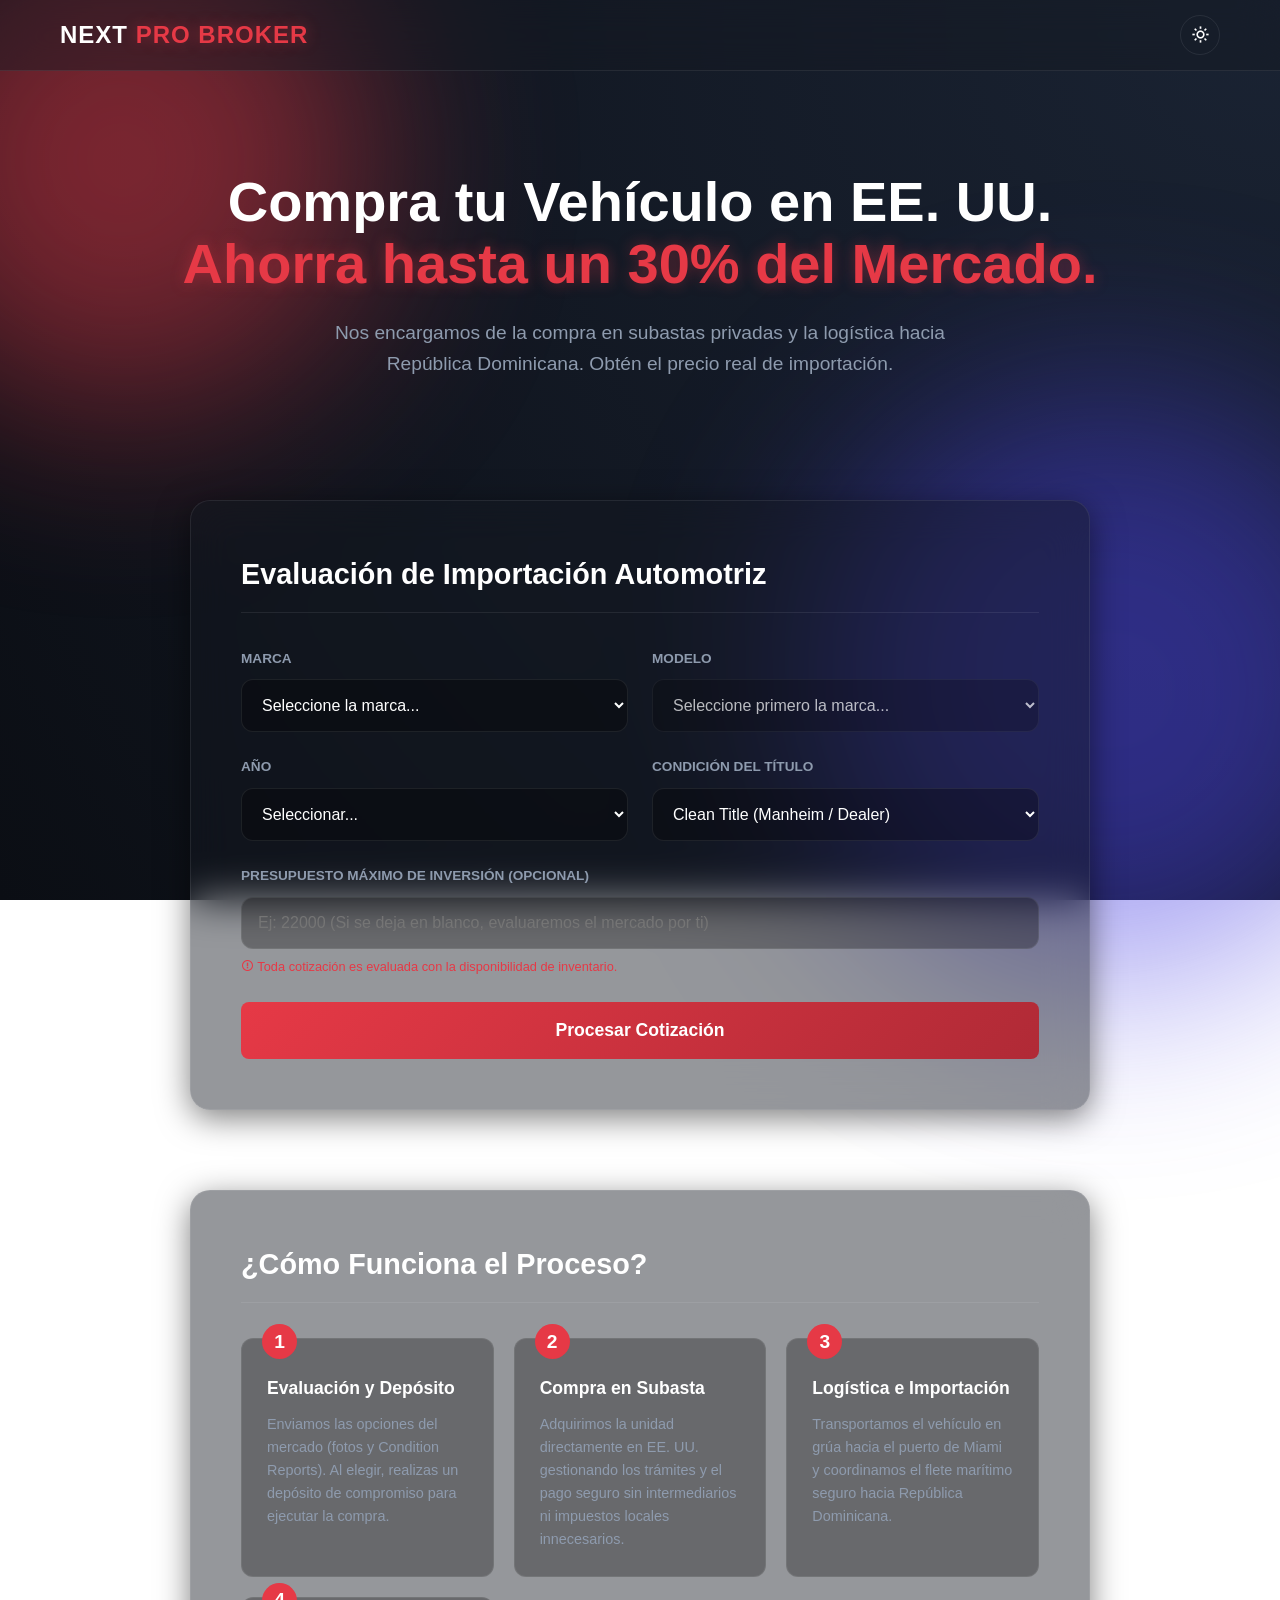
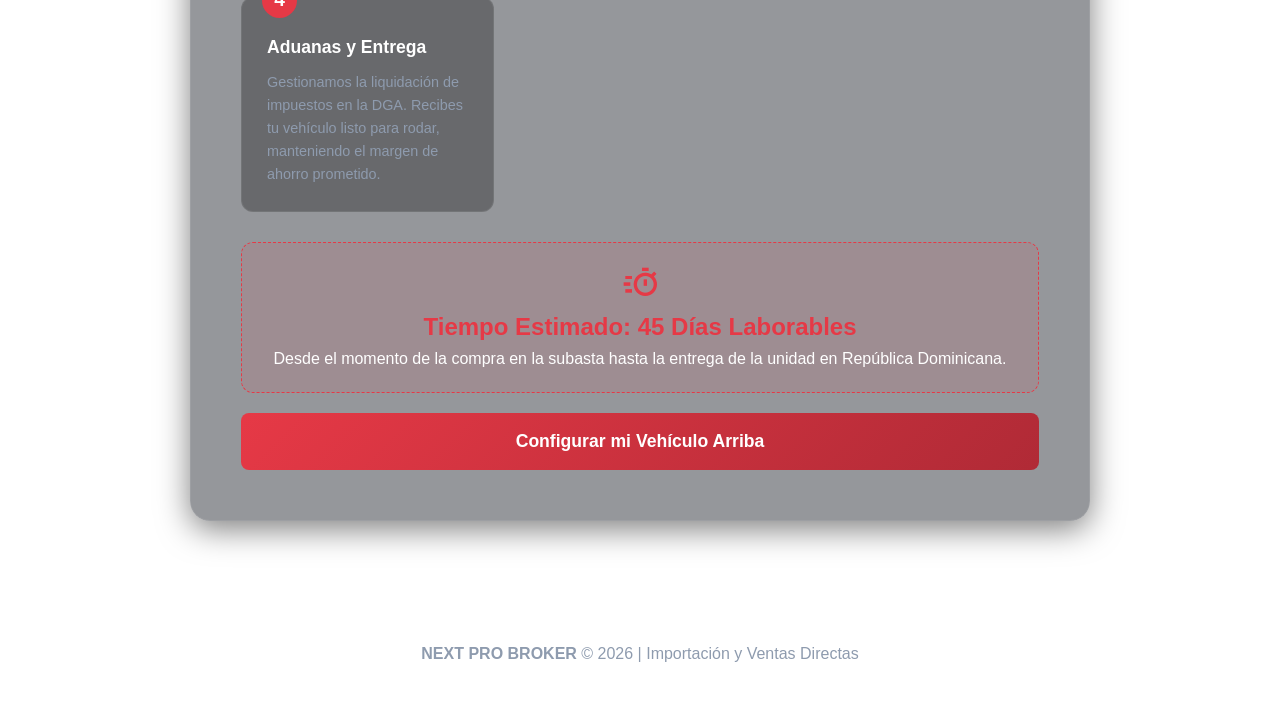
==== commit 13ea4764: "Update index.html" ====
--- a/index.html
+++ b/index.html
@@ -4,15 +4,11 @@
     <meta charset="UTF-8">
     <meta name="viewport" content="width=device-width, initial-scale=1.0">
     <title>NEXT PRO BROKER | Importación Directa</title>
-    <!-- Iconos -->
     <link href="https://unpkg.com/boxicons@2.1.4/css/boxicons.min.css" rel="stylesheet">
     
     <style>
-        /* =========================================
-           1. VARIABLES DE TEMA Y GLASSMORPHISM
-        ========================================= */
+        /* VARIABLES Y THEME */
         :root {
-            /* Tema Oscuro (Por defecto) */
             --bg-main: #0B0E14;
             --bg-gradient: radial-gradient(circle at top right, #1a2333 0%, #0B0E14 100%);
             --glass-bg: rgba(20, 25, 35, 0.45);
@@ -21,15 +17,11 @@
             --text-main: #FFFFFF;
             --text-muted: #8E9BAE;
             --input-bg: rgba(0, 0, 0, 0.3);
-            
-            /* Colores de marca */
             --primary: #E63946;
             --primary-glow: rgba(230, 57, 70, 0.4);
             --success: #10B981;
-            --success-glow: rgba(16, 185, 129, 0.3);
-        }
-
-        /* Tema Claro */
+        }
+
         body.light-mode {
             --bg-main: #F4F7F9;
             --bg-gradient: radial-gradient(circle at top right, #E0E8F0 0%, #F4F7F9 100%);
@@ -41,145 +33,92 @@
             --input-bg: rgba(255, 255, 255, 0.8);
         }
 
-        /* =========================================
-           2. ESTILOS GLOBALES
-        ========================================= */
         * { margin: 0; padding: 0; box-sizing: border-box; font-family: -apple-system, BlinkMacSystemFont, "Segoe UI", Roboto, sans-serif; }
-        
-        body { 
-            background: var(--bg-gradient); 
-            background-attachment: fixed;
-            color: var(--text-main); 
-            line-height: 1.6; 
-            overflow-x: hidden; 
-            transition: background 0.5s ease, color 0.5s ease;
-        }
-
+        body { background: var(--bg-gradient); background-attachment: fixed; color: var(--text-main); line-height: 1.6; overflow-x: hidden; transition: all 0.5s ease; }
         .blob-1, .blob-2 { position: fixed; border-radius: 50%; filter: blur(100px); z-index: -1; opacity: 0.5; }
         .blob-1 { top: -10%; left: -10%; width: 500px; height: 500px; background: var(--primary); }
         .blob-2 { bottom: -10%; right: -10%; width: 600px; height: 600px; background: #4A42E4; }
-
         .text-glow { color: var(--primary); text-shadow: 0 0 15px var(--primary-glow); }
         .hidden { display: none !important; }
 
-        /* =========================================
-           3. NAVEGACIÓN Y HERO
-        ========================================= */
-        .navbar { 
-            background: var(--glass-bg); backdrop-filter: blur(20px); -webkit-backdrop-filter: blur(20px);
-            border-bottom: 1px solid var(--glass-border); position: sticky; top: 0; z-index: 100; transition: all 0.5s ease;
-        }
+        /* NAV Y HERO */
+        .navbar { background: var(--glass-bg); backdrop-filter: blur(20px); border-bottom: 1px solid var(--glass-border); position: sticky; top: 0; z-index: 100; }
         .nav-container { max-width: 1200px; margin: 0 auto; padding: 15px 20px; display: flex; justify-content: space-between; align-items: center; }
         .logo { font-size: 1.5rem; font-weight: 800; letter-spacing: 1px; }
+        .btn-icon { background: transparent; border: 1px solid var(--glass-border); color: var(--text-main); width: 40px; height: 40px; border-radius: 50%; font-size: 1.2rem; cursor: pointer; display: flex; align-items: center; justify-content: center; }
         
-        .nav-actions { display: flex; gap: 15px; align-items: center; }
-        .btn-icon {
-            background: transparent; border: 1px solid var(--glass-border); color: var(--text-main);
-            width: 40px; height: 40px; border-radius: 50%; font-size: 1.2rem; cursor: pointer;
-            display: flex; align-items: center; justify-content: center; transition: all 0.3s ease;
-        }
-        .btn-icon:hover { background: var(--glass-border); transform: rotate(15deg); }
-
-        .btn-outline, .btn-primary, .btn-submit, .btn-whatsapp, .btn-stripe {
-            padding: 12px 24px; border-radius: 8px; font-weight: 600; cursor: pointer; text-decoration: none;
-            transition: all 0.3s ease; display: inline-flex; align-items: center; justify-content: center; gap: 8px; border: none; font-size: 1rem;
-        }
-        .btn-outline { border: 1px solid var(--primary); color: var(--text-main); background: transparent; }
-        .btn-outline:hover { background: var(--primary); color: #fff; border-color: var(--primary); }
-
-        .btn-primary, .btn-submit { background: linear-gradient(135deg, var(--primary), #b02a36); color: #fff; }
-        .btn-primary:hover, .btn-submit:hover { transform: translateY(-3px); box-shadow: 0 10px 25px var(--primary-glow); }
-        .btn-submit { width: 100%; margin-top: 25px; padding: 18px; font-size: 1.1rem; }
-
         .hero { padding: 100px 20px 80px; text-align: center; }
         .hero h1 { font-size: 3.5rem; line-height: 1.1; margin-bottom: 24px; font-weight: 800; }
         .hero p { font-size: 1.2rem; color: var(--text-muted); max-width: 650px; margin: 0 auto 40px; }
 
-        /* =========================================
-           4. FORMULARIO GLASSMORPHISM
-        ========================================= */
-        .glass-panel { 
-            background: var(--glass-bg); backdrop-filter: blur(20px); -webkit-backdrop-filter: blur(20px);
-            border: 1px solid var(--glass-border); border-radius: 20px; box-shadow: var(--glass-shadow); transition: all 0.5s ease;
-        }
-        
-        .section-cotizador { padding: 0 20px 100px; }
-        .cotizador-container { max-width: 900px; margin: 0 auto; padding: 50px; position: relative; z-index: 10; }
-        .cotizador-container h2 { margin-bottom: 35px; font-size: 1.8rem; border-bottom: 1px solid var(--glass-border); padding-bottom: 15px; }
+        /* FORMULARIO */
+        .glass-panel { background: var(--glass-bg); backdrop-filter: blur(20px); border: 1px solid var(--glass-border); border-radius: 20px; box-shadow: var(--glass-shadow); }
+        .section-cotizador, .section-proceso { padding: 0 20px 80px; max-width: 940px; margin: 0 auto; }
+        .cotizador-container, .proceso-container { padding: 50px; position: relative; z-index: 10; }
+        .cotizador-container h2, .proceso-container h2 { margin-bottom: 35px; font-size: 1.8rem; border-bottom: 1px solid var(--glass-border); padding-bottom: 15px; }
 
         .form-grid { display: grid; grid-template-columns: 1fr 1fr; gap: 24px; }
         .full-width { grid-column: 1 / -1; }
+        .input-group { display: flex; flex-direction: column; }
+        .input-group label { font-size: 0.85rem; color: var(--text-muted); margin-bottom: 10px; text-transform: uppercase; font-weight: 600; }
+        .input-group select, .input-group input { background: var(--input-bg); border: 1px solid var(--glass-border); color: var(--text-main); padding: 16px; border-radius: 12px; font-size: 1rem; outline: none; }
+        .input-group select:focus, .input-group input:focus { border-color: var(--primary); box-shadow: 0 0 0 3px var(--primary-glow); }
+        .nota-evaluacion { font-size: 0.8rem; color: var(--primary); margin-top: 8px; font-weight: 500; }
+
+        /* BOTONES */
+        .btn-submit { background: linear-gradient(135deg, var(--primary), #b02a36); color: #fff; width: 100%; margin-top: 25px; padding: 18px; font-size: 1.1rem; border: none; border-radius: 8px; cursor: pointer; font-weight: bold; }
+        .btn-whatsapp { background: linear-gradient(135deg, #25D366, #128C7E); color: #fff; flex: 1; font-size: 1.1rem; padding: 15px; border-radius: 12px; border: none; cursor: pointer; font-weight: bold; display: flex; align-items: center; justify-content: center; gap: 10px; }
+        .btn-stripe { background: linear-gradient(135deg, #635BFF, #4A42E4); color: #fff; flex: 1; padding: 15px; border-radius: 12px; border: none; cursor: pointer; font-weight: bold; display: flex; align-items: center; justify-content: center; gap: 10px; }
+        .acciones-cierre { grid-column: 1 / -1; display: flex; gap: 20px; margin-top: 10px; }
+
+        /* RESULTADOS */
+        .resultados-grid { margin-top: 40px; padding-top: 40px; border-top: 1px solid var(--glass-border); display: grid; grid-template-columns: 1fr 1fr; gap: 20px; }
+        .tarjeta-precio { background: var(--input-bg); padding: 30px; border-radius: 16px; border: 1px solid var(--glass-border); }
+        .tarjeta-precio h4 { color: var(--text-muted); font-size: 1rem; }
+        .tarjeta-precio .monto { font-size: 2.2rem; font-weight: 800; margin: 10px 0; color: var(--text-main); }
+        .tarjeta-ahorro { grid-column: 1 / -1; background: linear-gradient(135deg, rgba(16, 185, 129, 0.15) 0%, rgba(16, 185, 129, 0.05) 100%); border: 1px solid var(--success); padding: 30px; border-radius: 16px; display: flex; align-items: center; gap: 25px; }
+        .tarjeta-ahorro p { font-size: 2.2rem; font-weight: 800; color: var(--text-main); }
+
+        /* SECCIÓN PROCESO (NUEVO) */
+        .proceso-grid { display: grid; grid-template-columns: repeat(auto-fit, minmax(250px, 1fr)); gap: 20px; margin-bottom: 30px; }
+        .paso-card { background: var(--input-bg); padding: 25px; border-radius: 12px; border: 1px solid var(--glass-border); position: relative; }
+        .paso-numero { position: absolute; top: -15px; left: 20px; background: var(--primary); color: #fff; width: 35px; height: 35px; border-radius: 50%; display: flex; align-items: center; justify-content: center; font-weight: bold; font-size: 1.2rem; }
+        .paso-card h4 { margin-top: 10px; margin-bottom: 10px; font-size: 1.1rem; color: var(--text-main); }
+        .paso-card p { color: var(--text-muted); font-size: 0.9rem; }
         
-        .input-group { display: flex; flex-direction: column; }
-        .input-group label { font-size: 0.85rem; color: var(--text-muted); margin-bottom: 10px; text-transform: uppercase; font-weight: 600; letter-spacing: 0.5px; }
-        
-        .input-group select, .input-group input { 
-            background: var(--input-bg); border: 1px solid var(--glass-border); color: var(--text-main); 
-            padding: 16px; border-radius: 12px; font-size: 1rem; outline: none; transition: all 0.3s ease; 
-        }
-        .input-group select:focus, .input-group input:focus { border-color: var(--primary); box-shadow: 0 0 0 3px var(--primary-glow); }
-        .input-group select:disabled { opacity: 0.4; cursor: not-allowed; }
-
-        .nota-evaluacion { font-size: 0.8rem; color: var(--primary); margin-top: 8px; font-weight: 500; display: flex; align-items: center; gap: 5px; }
-
-        /* =========================================
-           5. RESULTADOS
-        ========================================= */
-        .resultados-grid { margin-top: 40px; padding-top: 40px; border-top: 1px solid var(--glass-border); display: grid; grid-template-columns: 1fr 1fr; gap: 20px; }
-        
-        .tarjeta-precio { background: var(--input-bg); padding: 30px; border-radius: 16px; border: 1px solid var(--glass-border); }
-        .tarjeta-precio h4 { color: var(--text-muted); font-weight: 500; font-size: 1rem; }
-        .tarjeta-precio .monto { font-size: 2.2rem; font-weight: 800; margin: 10px 0; color: var(--text-main); }
-        .tarjeta-precio.dealer .monto { text-decoration: line-through; color: #888; font-size: 1.8rem; }
-        
-        .tarjeta-ahorro { 
-            grid-column: 1 / -1; background: linear-gradient(135deg, rgba(16, 185, 129, 0.15) 0%, rgba(16, 185, 129, 0.05) 100%);
-            border: 1px solid var(--success); padding: 30px; border-radius: 16px; display: flex; align-items: center; gap: 25px; 
-        }
-        .tarjeta-ahorro i { font-size: 3.5rem; color: var(--success); }
-        .tarjeta-ahorro h4 { color: var(--success); font-size: 1.1rem; text-transform: uppercase; letter-spacing: 1px; }
-        .tarjeta-ahorro p { font-size: 2.2rem; font-weight: 800; color: var(--text-main); margin-top: 5px; }
-
-        .acciones-cierre { grid-column: 1 / -1; display: flex; gap: 20px; margin-top: 10px; }
-        .btn-whatsapp { background: linear-gradient(135deg, #25D366, #128C7E); color: #fff; flex: 1; font-size: 1.1rem; border-radius: 12px; }
-        .btn-whatsapp:hover { transform: translateY(-3px); box-shadow: 0 10px 25px rgba(37, 211, 102, 0.4); }
-        
-        .btn-stripe { background: linear-gradient(135deg, #635BFF, #4A42E4); color: #fff; flex: 1; border-radius: 12px; }
-        .btn-stripe:hover { transform: translateY(-3px); box-shadow: 0 10px 25px rgba(99, 91, 255, 0.4); }
+        .tiempo-estimado { background: rgba(230, 57, 70, 0.1); border: 1px dashed var(--primary); padding: 20px; border-radius: 12px; text-align: center; margin-top: 20px; }
+        .tiempo-estimado h3 { color: var(--primary); font-size: 1.5rem; }
 
         footer { text-align: center; padding: 40px 20px; color: var(--text-muted); }
 
         @media (max-width: 768px) {
             .hero h1 { font-size: 2.5rem; }
             .form-grid, .resultados-grid, .acciones-cierre { grid-template-columns: 1fr; }
-            .cotizador-container { padding: 30px 20px; }
+            .cotizador-container, .proceso-container { padding: 30px 20px; }
             .acciones-cierre { flex-direction: column; }
         }
     </style>
 </head>
 <body>
 
-    <!-- Fondos dinámicos -->
     <div class="blob-1"></div>
     <div class="blob-2"></div>
 
     <nav class="navbar">
         <div class="nav-container">
             <div class="logo">NEXT <span class="text-glow">PRO BROKER</span></div>
-            <div class="nav-actions">
-                <button id="theme-toggle" class="btn-icon"><i class='bx bx-sun'></i></button>
-            </div>
+            <button id="theme-toggle" class="btn-icon"><i class='bx bx-sun'></i></button>
         </div>
     </nav>
 
-    <!-- Header Hero enfocado en la venta y el ahorro -->
     <header class="hero">
         <div class="hero-content">
-            <h1>Compra tu Vehículo en EE. UU. <br><span class="text-glow">Ahorra hasta un 20% del Mercado Local.</span></h1>
-            <p>Nos encargamos de la compra en subastas privadas y la logística completa hacia República Dominicana. Obtén el precio real de importación.</p>
+            <h1>Compra tu Vehículo en EE. UU. <br><span class="text-glow">Ahorra hasta un 30% del Mercado.</span></h1>
+            <p>Nos encargamos de la compra en subastas privadas y la logística hacia República Dominicana. Obtén el precio real de importación.</p>
         </div>
     </header>
 
+    <!-- 1. SECCIÓN DE COTIZACIÓN -->
     <section id="cotizador" class="section-cotizador">
         <div class="cotizador-container glass-panel">
             <h2>Evaluación de Importación Automotriz</h2>
@@ -194,32 +133,23 @@
                             <option value="Audi">Audi</option>
                             <option value="BMW">BMW</option>
                             <option value="Chevrolet">Chevrolet</option>
-                            <option value="Dodge">Dodge</option>
-                            <option value="Ford">Ford</option>
                             <option value="Honda">Honda</option>
                             <option value="Hyundai">Hyundai</option>
                             <option value="Infiniti">Infiniti</option>
-                            <option value="Jeep">Jeep</option>
-                            <option value="Kia">Kia</option>
-                            <option value="Lexus">Lexus</option>
-                            <option value="Mazda">Mazda</option>
-                            <option value="Mercedes-Benz">Mercedes-Benz</option>
-                            <option value="Nissan">Nissan</option>
-                            <option value="Porsche">Porsche</option>
                             <option value="Toyota">Toyota</option>
                             <option value="Volkswagen">Volkswagen</option>
                         </select>
                     </div>
                     
                     <div class="input-group">
-                        <label>Modelo <span id="loading-modelos" class="hidden" style="color:var(--primary); font-size:0.8rem;">Cargando...</span></label>
+                        <label>Modelo <span id="loading-modelos" class="hidden" style="color:var(--primary);">Cargando...</span></label>
                         <select id="modelo" disabled required>
                             <option value="" disabled selected>Seleccione primero la marca...</option>
                         </select>
                     </div>
 
                     <div class="input-group">
-                        <label>Año de Preferencia</label>
+                        <label>Año</label>
                         <select id="anio" required>
                             <option value="" disabled selected>Seleccionar...</option>
                             <option value="2025">2025</option>
@@ -228,28 +158,25 @@
                             <option value="2022">2022</option>
                             <option value="2021">2021</option>
                             <option value="2020">2020</option>
-                            <option value="2019">2019</option>
-                            <option value="2018">2018</option>
                         </select>
                     </div>
                     
                     <div class="input-group">
                         <label>Condición del Título</label>
                         <select id="titulo" required>
-                            <option value="Clean Title">Clean Title (Manheim)</option>
+                            <option value="Clean Title">Clean Title (Manheim / Dealer)</option>
                             <option value="Salvage / Rebuilt">Rebuilt/Salvage (Copart/IAAI)</option>
                         </select>
                     </div>
 
-                    <!-- Input Presupuesto (AHORA OPCIONAL) -->
                     <div class="input-group full-width">
                         <label>Presupuesto Máximo de Inversión (Opcional)</label>
                         <input type="number" id="presupuesto" placeholder="Ej: 22000 (Si se deja en blanco, evaluaremos el mercado por ti)">
-                        <span class="nota-evaluacion"><i class='bx bx-error-circle'></i> Toda cotización será evaluada con la disponibilidad de inventario antes de proceder.</span>
-                    </div>
-                </div>
-
-                <button type="button" class="btn-submit" onclick="calcularProyeccion()">Procesar Cotización de Vehículo</button>
+                        <span class="nota-evaluacion"><i class='bx bx-error-circle'></i> Toda cotización es evaluada con la disponibilidad de inventario.</span>
+                    </div>
+                </div>
+
+                <button type="button" class="btn-submit" onclick="calcularProyeccion()">Procesar Cotización</button>
             </form>
 
             <div id="panel-resultados" class="resultados-grid hidden">
@@ -272,50 +199,81 @@
                 </div>
 
                 <div class="acciones-cierre">
-                    <button class="btn-whatsapp" onclick="cerrarVentaWA()"><i class='bx bxl-whatsapp'></i> Solicitar Evaluación por WhatsApp</button>
-                    <button class="btn-stripe"><i class='bx bx-credit-card'></i> Iniciar Búsqueda ($200)</button>
+                    <button class="btn-whatsapp" onclick="cerrarVentaWA()"><i class='bx bxl-whatsapp'></i> Enviar a WhatsApp</button>
+                    <button class="btn-stripe"><i class='bx bx-credit-card'></i> Pagar Búsqueda ($200)</button>
                 </div>
             </div>
         </div>
     </section>
 
+    <!-- 2. SECCIÓN DE PROCESO (NUEVA) -->
+    <section id="proceso" class="section-proceso">
+        <div class="proceso-container glass-panel">
+            <h2>¿Cómo Funciona el Proceso?</h2>
+            
+            <div class="proceso-grid">
+                <div class="paso-card">
+                    <div class="paso-numero">1</div>
+                    <h4>Evaluación y Depósito</h4>
+                    <p>Enviamos las opciones del mercado (fotos y Condition Reports). Al elegir, realizas un depósito de compromiso para ejecutar la compra.</p>
+                </div>
+                
+                <div class="paso-card">
+                    <div class="paso-numero">2</div>
+                    <h4>Compra en Subasta</h4>
+                    <p>Adquirimos la unidad directamente en EE. UU. gestionando los trámites y el pago seguro sin intermediarios ni impuestos locales innecesarios.</p>
+                </div>
+
+                <div class="paso-card">
+                    <div class="paso-numero">3</div>
+                    <h4>Logística e Importación</h4>
+                    <p>Transportamos el vehículo en grúa hacia el puerto de Miami y coordinamos el flete marítimo seguro hacia República Dominicana.</p>
+                </div>
+
+                <div class="paso-card">
+                    <div class="paso-numero">4</div>
+                    <h4>Aduanas y Entrega</h4>
+                    <p>Gestionamos la liquidación de impuestos en la DGA. Recibes tu vehículo listo para rodar, manteniendo el margen de ahorro prometido.</p>
+                </div>
+            </div>
+
+            <div class="tiempo-estimado">
+                <i class='bx bx-timer' style="font-size: 2.5rem; color: var(--primary);"></i>
+                <h3>Tiempo Estimado: 45 Días Laborables</h3>
+                <p>Desde el momento de la compra en la subasta hasta la entrega de la unidad en República Dominicana.</p>
+            </div>
+            
+            <button class="btn-submit" style="margin-top: 20px;" onclick="window.scrollTo({top: 0, behavior: 'smooth'});">Configurar mi Vehículo Arriba</button>
+        </div>
+    </section>
+
     <footer>
-        <p><strong>NEXT PRO BROKER</strong> &copy; 2026 | Importación y Ventas</p>
+        <p><strong>NEXT PRO BROKER</strong> &copy; 2026 | Importación y Ventas Directas</p>
     </footer>
 
-    <!-- LÓGICA JAVASCRIPT -->
     <script>
-        // 1. SISTEMA DARK/LIGHT MODE
-        const themeToggle = document.getElementById('theme-toggle');
-        const body = document.body;
-        const themeIcon = themeToggle.querySelector('i');
-
-        themeToggle.addEventListener('click', () => {
-            body.classList.toggle('light-mode');
-            if (body.classList.contains('light-mode')) {
-                themeIcon.classList.replace('bx-sun', 'bx-moon');
-            } else {
-                themeIcon.classList.replace('bx-moon', 'bx-sun');
-            }
+        // DARK/LIGHT MODE
+        document.getElementById('theme-toggle').addEventListener('click', () => {
+            document.body.classList.toggle('light-mode');
+            const icon = document.querySelector('#theme-toggle i');
+            icon.classList.toggle('bx-sun');
+            icon.classList.toggle('bx-moon');
         });
 
-        // 2. CONEXIÓN API NHTSA
+        // API MODELOS
         async function cargarModelosAPI() {
-            const marcaSeleccionada = document.getElementById("marca").value;
+            const marca = document.getElementById("marca").value;
             const selectModelo = document.getElementById("modelo");
-            const loadingText = document.getElementById("loading-modelos");
-
             selectModelo.innerHTML = '<option value="" disabled selected>Seleccione el modelo...</option>';
             selectModelo.disabled = true;
 
-            if (!marcaSeleccionada) return;
-            loadingText.classList.remove("hidden");
+            if (!marca) return;
+            document.getElementById("loading-modelos").classList.remove("hidden");
 
             try {
-                const response = await fetch(`https://vpic.nhtsa.dot.gov/api/vehicles/GetModelsForMake/${marcaSeleccionada}?format=json`);
+                const response = await fetch(`https://vpic.nhtsa.dot.gov/api/vehicles/GetModelsForMake/${marca}?format=json`);
                 const data = await response.json();
-                const modelos = data.Results.map(item => item.Model_Name).sort();
-                const modelosUnicos = [...new Set(modelos)];
+                const modelosUnicos = [...new Set(data.Results.map(i => i.Model_Name).sort())];
 
                 modelosUnicos.forEach(modelo => {
                     let opt = document.createElement("option");
@@ -324,117 +282,68 @@
                     selectModelo.appendChild(opt);
                 });
 
-                if(marcaSeleccionada === "Infiniti") {
+                if(marca === "Infiniti") {
                      let optQ50s = document.createElement("option");
-                     optQ50s.value = "Q50s";
-                     optQ50s.textContent = "Q50s";
+                     optQ50s.value = "Q50s"; optQ50s.textContent = "Q50s";
                      selectModelo.insertBefore(optQ50s, selectModelo.children[1]);
                 }
                 selectModelo.disabled = false;
             } catch (error) {
-                selectModelo.innerHTML = '<option value="" disabled>Error. Escriba el modelo en WhatsApp.</option>';
                 selectModelo.disabled = false;
             } finally {
-                loadingText.classList.add("hidden");
+                document.getElementById("loading-modelos").classList.add("hidden");
             }
         }
 
-        // 3. MOTOR DE CÁLCULO (ACEPTA PRESUPUESTO EN BLANCO)
+        // CÁLCULO
         function calcularProyeccion() {
             const marca = document.getElementById("marca").value;
             const modelo = document.getElementById("modelo").value;
-            const anio = document.getElementById("anio").value;
-            const presupuestoInput = document.getElementById("presupuesto").value;
-
-            // El presupuesto ya no está aquí como validación obligatoria
-            if (!marca || !modelo || !anio) {
-                alert("Por favor selecciona al menos la Marca, Modelo y Año del vehículo.");
-                return;
-            }
+            if (!marca || !modelo) return alert("Selecciona la Marca y el Modelo.");
 
             const panel = document.getElementById("panel-resultados");
             panel.classList.remove("hidden");
-
-            // Si el cliente ingresó un monto, hacemos el cálculo del ahorro
-            if (presupuestoInput !== "") {
-                const presupuesto = parseFloat(presupuestoInput);
-                const margenDealer = 1.20; // Proyecta un 20% más caro en calle
-                const precioCalleRD = presupuesto * margenDealer;
-                const ahorroCalculado = precioCalleRD - presupuesto;
-
-                animarContador("precio-local", precioCalleRD);
-                animarContador("precio-broker", presupuesto);
-                animarContador("monto-ahorro", ahorroCalculado, " USD");
-            } 
-            // Si el cliente NO ingresó monto, mostramos textos indicando que requiere evaluación
-            else {
+            const pres = document.getElementById("presupuesto").value;
+
+            if (pres !== "") {
+                const p = parseFloat(pres);
+                // Calculando un ahorro basado en el 30% mencionado (El dealer local costaría un 42% más para justificar el 30% de ahorro del total)
+                const precioCalleRD = p * 1.30; 
+                document.getElementById("precio-local").textContent = "$" + precioCalleRD.toLocaleString('en-US');
+                document.getElementById("precio-broker").textContent = "$" + p.toLocaleString('en-US');
+                document.getElementById("monto-ahorro").textContent = "$" + (precioCalleRD - p).toLocaleString('en-US') + " USD";
+            } else {
                 document.getElementById("precio-local").textContent = "Por Cotizar";
                 document.getElementById("precio-broker").textContent = "A Evaluar";
                 document.getElementById("monto-ahorro").textContent = "Sujeto a Mercado";
             }
-            
-            setTimeout(() => {
-                panel.scrollIntoView({ behavior: 'smooth', block: 'start' });
-            }, 100);
-        }
-
-        function animarContador(id, valorFinal, sufijo = "") {
-            const elemento = document.getElementById(id);
-            let iteracion = 0;
-            const pasos = 30;
-            const incremento = valorFinal / pasos;
-            
-            const intervalo = setInterval(() => {
-                iteracion += incremento;
-                if (iteracion >= valorFinal) {
-                    elemento.textContent = "$" + Math.round(valorFinal).toLocaleString('en-US') + sufijo;
-                    clearInterval(intervalo);
-                } else {
-                    elemento.textContent = "$" + Math.round(iteracion).toLocaleString('en-US') + sufijo;
-                }
-            }, 20);
-        }
-
-        // 4. ENVÍO DIRECTO A WHATSAPP BUSINESS
+            setTimeout(() => panel.scrollIntoView({ behavior: 'smooth', block: 'start' }), 100);
+        }
+
+        // WHATSAPP (Emojis universales)
         function cerrarVentaWA() {
-            const marca = document.getElementById("marca").value;
-            const modeloSelector = document.getElementById("modelo");
-            let modelo = "No especificado";
-            
-            if (modeloSelector.selectedIndex > 0) {
-                modelo = modeloSelector.options[modeloSelector.selectedIndex].text;
-            }
-
-            const anio = document.getElementById("anio").value;
-            const titulo = document.getElementById("titulo").value;
-            const presupuestoInput = document.getElementById("presupuesto").value;
-
-            // Formatear el texto dependiendo de si puso presupuesto o no
-            let financieroTexto = "";
-            if (presupuestoInput !== "") {
-                const precioBroker = document.getElementById("precio-broker").textContent;
-                const ahorro = document.getElementById("monto-ahorro").textContent;
-                financieroTexto = `- Presupuesto Indicado: $${presupuestoInput} USD\n` +
-                                  `- Inversión Proyectada: ${precioBroker}\n` +
-                                  `- Ahorro Estimado: ${ahorro}\n\n` +
-                                  `Solicito validación de inventario para este presupuesto.`;
-            } else {
-                financieroTexto = `- Presupuesto: A cotizar\n\n` +
-                                  `Solicito una evaluación del mercado actual para este vehículo con el ahorro incluido.`;
-            }
-
-            const texto = `EVALUACIÓN DE COMPRA: Next Pro Broker \n\n` +
-                          `🚘 *Datos del Vehículo:*\n` +
-                          `- Marca: ${marca}\n` +
-                          `- Modelo: ${modelo}\n` +
-                          `- Año: ${anio}\n` +
-                          `- Condición: ${titulo}\n\n` +
-                          `📊 *Estructura Financiera:*\n` +
-                          financieroTexto;
-
-            const numeroBusiness = "18099824302";
-            const url = `https://wa.me/${numeroBusiness}?text=${encodeURIComponent(texto)}`;
-            window.open(url, '_blank');
+            const m = document.getElementById("marca").value;
+            const modSel = document.getElementById("modelo");
+            const mod = modSel.selectedIndex > 0 ? modSel.options[modSel.selectedIndex].text : "No especificado";
+            const a = document.getElementById("anio").value;
+            const t = document.getElementById("titulo").value;
+            const p = document.getElementById("presupuesto").value;
+
+            let fin = p !== "" 
+                ? `💵 *Presupuesto:* $${p} USD\n📉 *Inversión Proyectada:* ${document.getElementById("precio-broker").textContent}\n💰 *Ahorro Estimado:* ${document.getElementById("monto-ahorro").textContent}\n`
+                : `📋 *Presupuesto:* A cotizar según mercado.\n`;
+
+            const texto = `👋 *NUEVA EVALUACIÓN: NEXT PRO BROKER*\n\n` +
+                          `🚗 *VEHÍCULO SOLICITADO:*\n` +
+                          `▪️ *Marca:* ${m}\n` +
+                          `▪️ *Modelo:* ${mod}\n` +
+                          `📆 *Año:* ${a}\n` +
+                          `📑 *Condición:* ${t}\n\n` +
+                          `📊 *ESTRUCTURA FINANCIERA:*\n` + fin + `\n` +
+                          `⏳ *Tiempo Estimado de Logística:* 45 días laborables.\n\n` +
+                          `✅ Solicito la validación de inventario para iniciar el proceso.`;
+
+            window.open(`https://wa.me/18099824302?text=${encodeURIComponent(texto)}`, '_blank');
         }
     </script>
 </body>
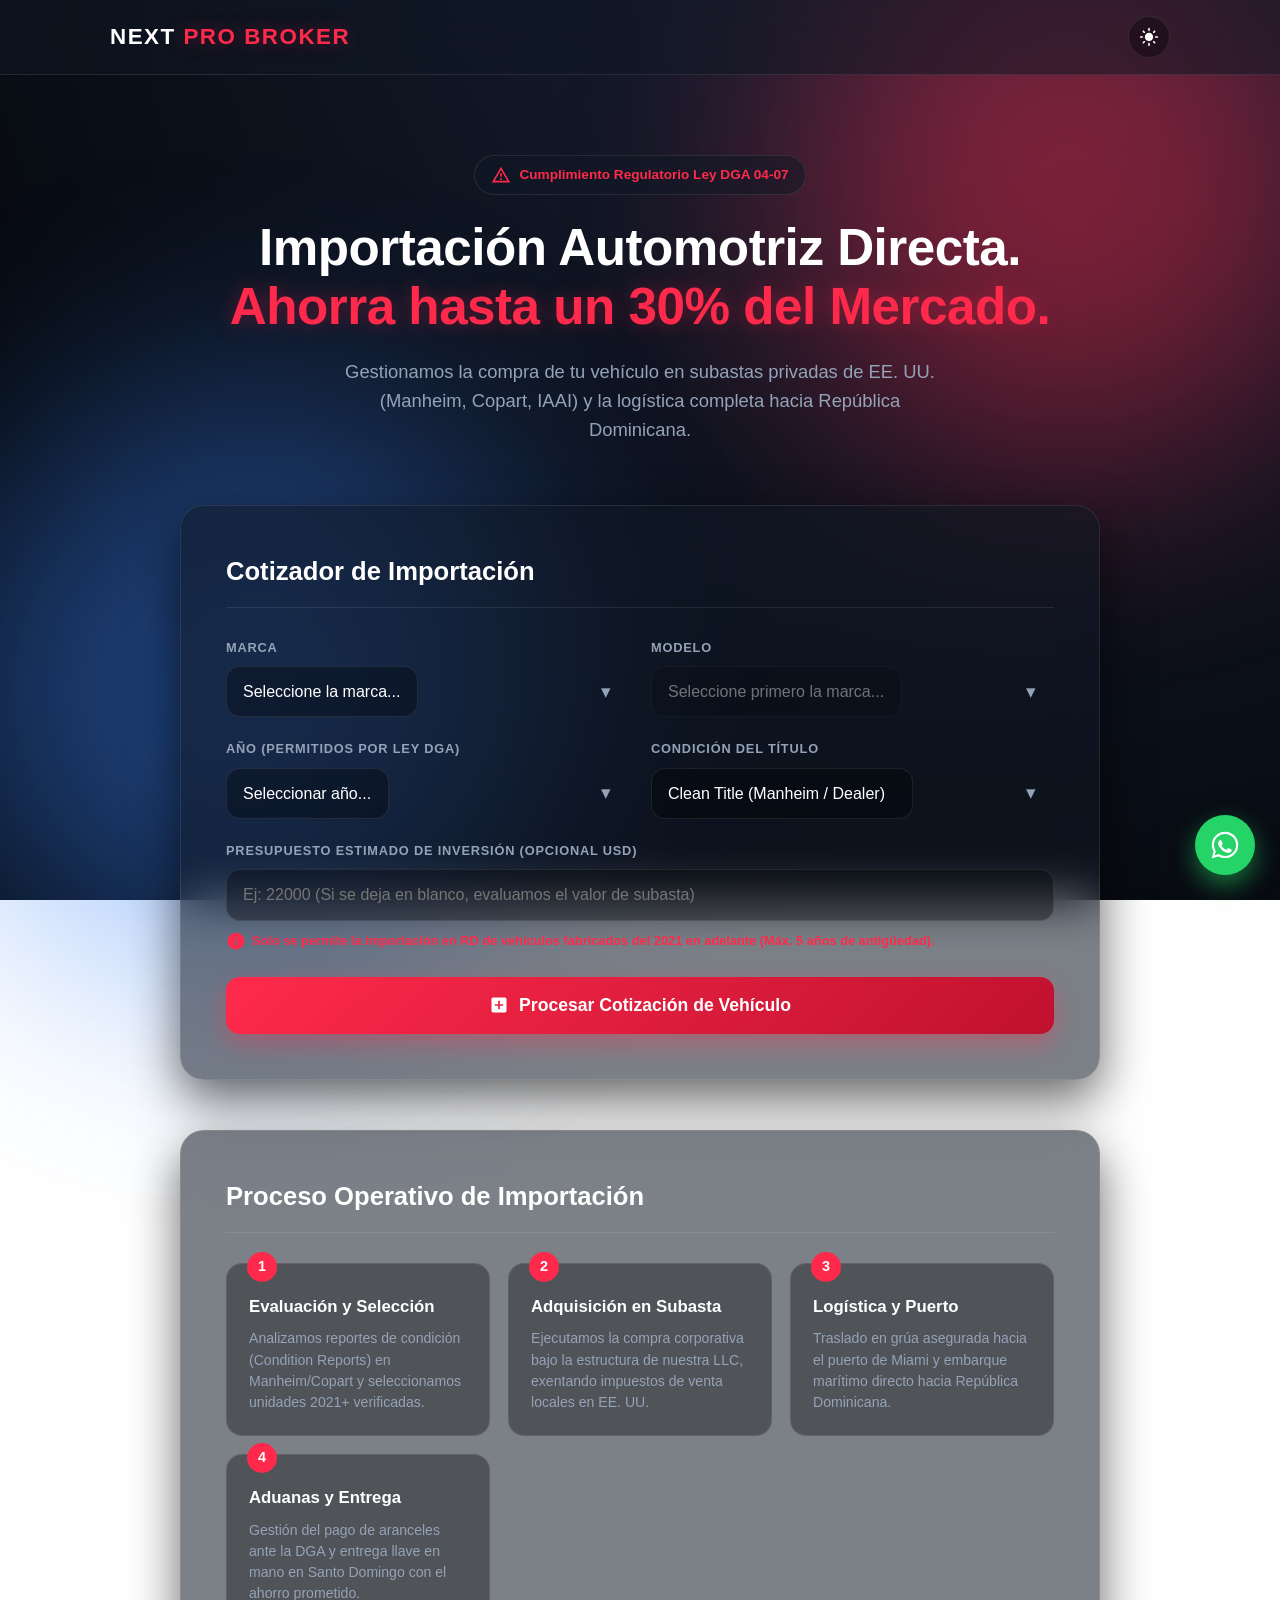
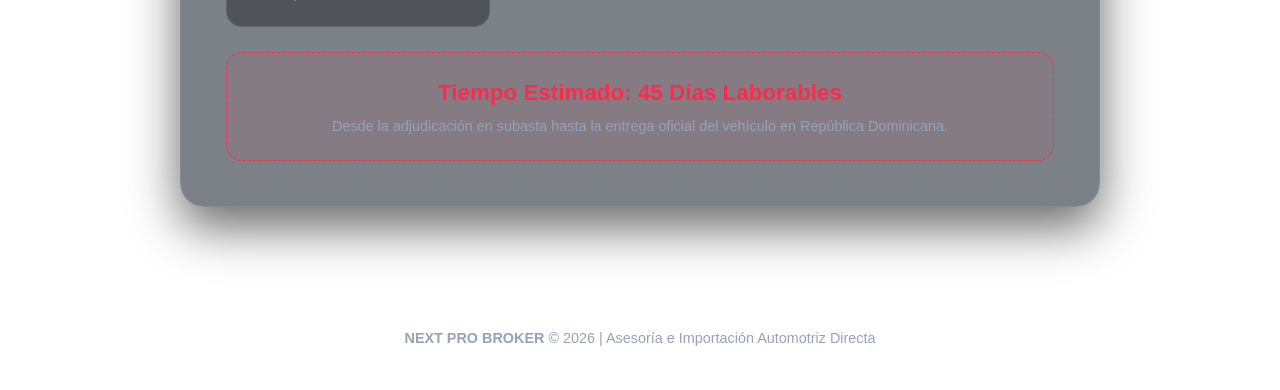
==== commit 738dc6f9: "Update index.html" ====
--- a/index.html
+++ b/index.html
@@ -2,273 +2,454 @@
 <html lang="es">
 <head>
     <meta charset="UTF-8">
-    <meta name="viewport" content="width=device-width, initial-scale=1.0">
-    <title>NEXT PRO BROKER | Importación Directa</title>
-    <link href="https://unpkg.com/boxicons@2.1.4/css/boxicons.min.css" rel="stylesheet">
+    <meta name="viewport" content="width=device-width, initial-scale=1.0, maximum-scale=1.0, user-scalable=no">
+    <title>NEXT PRO BROKER | Importación Automotriz de Alta Gama</title>
     
     <style>
-        /* VARIABLES Y THEME */
+        /* =========================================
+           1. SISTEMA DE DISEÑO ULTRA-PRO & GLASS
+        ========================================= */
         :root {
-            --bg-main: #0B0E14;
-            --bg-gradient: radial-gradient(circle at top right, #1a2333 0%, #0B0E14 100%);
-            --glass-bg: rgba(20, 25, 35, 0.45);
-            --glass-border: rgba(255, 255, 255, 0.08);
-            --glass-shadow: 0 8px 32px 0 rgba(0, 0, 0, 0.5);
+            /* Modo Oscuro (Por Defecto - Deep Obsidian & Neon Crimson) */
+            --bg-main: #06090E;
+            --bg-gradient: radial-gradient(circle at 80% -20%, #1a233A 0%, #06090E 80%);
+            --glass-bg: rgba(18, 24, 38, 0.55);
+            --glass-border: rgba(255, 255, 255, 0.09);
+            --glass-shadow: 0 20px 50px rgba(0, 0, 0, 0.6);
+            --input-bg: rgba(0, 0, 0, 0.35);
+            
             --text-main: #FFFFFF;
-            --text-muted: #8E9BAE;
-            --input-bg: rgba(0, 0, 0, 0.3);
-            --primary: #E63946;
-            --primary-glow: rgba(230, 57, 70, 0.4);
-            --success: #10B981;
-        }
-
+            --text-muted: #94A3B8;
+            
+            --primary: #FF2A4B;
+            --primary-gradient: linear-gradient(135deg, #FF2A4B 0%, #C0112F 100%);
+            --primary-glow: rgba(255, 42, 75, 0.35);
+            
+            --success: #00E699;
+            --success-bg: rgba(0, 230, 153, 0.08);
+            --success-border: rgba(0, 230, 153, 0.3);
+
+            --accent-blue: #3B82F6;
+        }
+
+        /* Modo Claro (Ultra-Clean Frost Glass) */
         body.light-mode {
-            --bg-main: #F4F7F9;
-            --bg-gradient: radial-gradient(circle at top right, #E0E8F0 0%, #F4F7F9 100%);
-            --glass-bg: rgba(255, 255, 255, 0.6);
-            --glass-border: rgba(255, 255, 255, 0.4);
-            --glass-shadow: 0 8px 32px 0 rgba(31, 38, 135, 0.1);
-            --text-main: #1A1F2B;
-            --text-muted: #5C677D;
-            --input-bg: rgba(255, 255, 255, 0.8);
-        }
-
-        * { margin: 0; padding: 0; box-sizing: border-box; font-family: -apple-system, BlinkMacSystemFont, "Segoe UI", Roboto, sans-serif; }
-        body { background: var(--bg-gradient); background-attachment: fixed; color: var(--text-main); line-height: 1.6; overflow-x: hidden; transition: all 0.5s ease; }
-        .blob-1, .blob-2 { position: fixed; border-radius: 50%; filter: blur(100px); z-index: -1; opacity: 0.5; }
-        .blob-1 { top: -10%; left: -10%; width: 500px; height: 500px; background: var(--primary); }
-        .blob-2 { bottom: -10%; right: -10%; width: 600px; height: 600px; background: #4A42E4; }
-        .text-glow { color: var(--primary); text-shadow: 0 0 15px var(--primary-glow); }
+            --bg-main: #F1F5F9;
+            --bg-gradient: radial-gradient(circle at 80% -20%, #E2E8F0 0%, #F1F5F9 80%);
+            --glass-bg: rgba(255, 255, 255, 0.65);
+            --glass-border: rgba(255, 255, 255, 0.8);
+            --glass-shadow: 0 20px 50px rgba(148, 163, 184, 0.2);
+            --input-bg: rgba(255, 255, 255, 0.85);
+            
+            --text-main: #0F172A;
+            --text-muted: #64748B;
+        }
+
+        /* Reset & Base */
+        * { margin: 0; padding: 0; box-sizing: border-box; font-family: -apple-system, BlinkMacSystemFont, "SF Pro Display", "Segoe UI", Roboto, sans-serif; -webkit-tap-highlight-color: transparent; }
+        
+        body { 
+            background: var(--bg-gradient); 
+            background-attachment: fixed;
+            color: var(--text-main); 
+            line-height: 1.6; 
+            min-height: 100vh;
+            transition: background 0.4s cubic-bezier(0.16, 1, 0.3, 1), color 0.4s cubic-bezier(0.16, 1, 0.3, 1);
+        }
+
+        /* Ambient Glow Blobs */
+        .ambient-blob-1, .ambient-blob-2 {
+            position: fixed; border-radius: 50%; filter: blur(120px); pointer-events: none; z-index: -1; opacity: 0.45;
+        }
+        .ambient-blob-1 { top: -10%; right: -5%; width: 550px; height: 550px; background: var(--primary); }
+        .ambient-blob-2 { bottom: -10%; left: -5%; width: 600px; height: 600px; background: var(--accent-blue); }
+
+        .text-glow { color: var(--primary); text-shadow: 0 0 20px var(--primary-glow); }
         .hidden { display: none !important; }
 
-        /* NAV Y HERO */
-        .navbar { background: var(--glass-bg); backdrop-filter: blur(20px); border-bottom: 1px solid var(--glass-border); position: sticky; top: 0; z-index: 100; }
-        .nav-container { max-width: 1200px; margin: 0 auto; padding: 15px 20px; display: flex; justify-content: space-between; align-items: center; }
-        .logo { font-size: 1.5rem; font-weight: 800; letter-spacing: 1px; }
-        .btn-icon { background: transparent; border: 1px solid var(--glass-border); color: var(--text-main); width: 40px; height: 40px; border-radius: 50%; font-size: 1.2rem; cursor: pointer; display: flex; align-items: center; justify-content: center; }
-        
-        .hero { padding: 100px 20px 80px; text-align: center; }
-        .hero h1 { font-size: 3.5rem; line-height: 1.1; margin-bottom: 24px; font-weight: 800; }
-        .hero p { font-size: 1.2rem; color: var(--text-muted); max-width: 650px; margin: 0 auto 40px; }
-
-        /* FORMULARIO */
-        .glass-panel { background: var(--glass-bg); backdrop-filter: blur(20px); border: 1px solid var(--glass-border); border-radius: 20px; box-shadow: var(--glass-shadow); }
-        .section-cotizador, .section-proceso { padding: 0 20px 80px; max-width: 940px; margin: 0 auto; }
-        .cotizador-container, .proceso-container { padding: 50px; position: relative; z-index: 10; }
-        .cotizador-container h2, .proceso-container h2 { margin-bottom: 35px; font-size: 1.8rem; border-bottom: 1px solid var(--glass-border); padding-bottom: 15px; }
-
-        .form-grid { display: grid; grid-template-columns: 1fr 1fr; gap: 24px; }
+        /* Estilo para los SVG nativos */
+        .svg-icon {
+            width: 20px; height: 20px; fill: currentColor; display: inline-block; vertical-align: middle; flex-shrink: 0;
+        }
+
+        /* =========================================
+           2. NAVEGACIÓN PRO
+        ========================================= */
+        .navbar { 
+            background: var(--glass-bg); 
+            backdrop-filter: blur(25px); -webkit-backdrop-filter: blur(25px);
+            border-bottom: 1px solid var(--glass-border); 
+            position: sticky; top: 0; z-index: 100;
+        }
+        .nav-container { max-width: 1100px; margin: 0 auto; padding: 16px 20px; display: flex; justify-content: space-between; align-items: center; }
+        .logo { font-size: 1.4rem; font-weight: 900; letter-spacing: 1.5px; }
+        
+        .theme-btn {
+            background: var(--input-bg); border: 1px solid var(--glass-border); color: var(--text-main);
+            width: 42px; height: 42px; border-radius: 50%; cursor: pointer;
+            display: flex; align-items: center; justify-content: center; transition: all 0.3s ease;
+        }
+        .theme-btn:hover { border-color: var(--primary); transform: scale(1.05); }
+
+        /* =========================================
+           3. HERO SECTION
+        ========================================= */
+        .hero { padding: 80px 20px 60px; text-align: center; }
+        .hero-badge {
+            display: inline-flex; align-items: center; gap: 8px; background: var(--glass-bg); border: 1px solid var(--glass-border);
+            padding: 8px 16px; border-radius: 30px; font-size: 0.85rem; font-weight: 600; color: var(--primary); margin-bottom: 24px;
+        }
+        .hero h1 { font-size: 3.2rem; line-height: 1.15; font-weight: 900; letter-spacing: -0.5px; margin-bottom: 20px; }
+        .hero p { font-size: 1.15rem; color: var(--text-muted); max-width: 620px; margin: 0 auto; }
+
+        /* =========================================
+           4. CONTENEDORES GLASSMORPHISM
+        ========================================= */
+        .glass-card { 
+            background: var(--glass-bg); 
+            backdrop-filter: blur(25px); -webkit-backdrop-filter: blur(25px);
+            border: 1px solid var(--glass-border); 
+            border-radius: 24px; 
+            box-shadow: var(--glass-shadow);
+        }
+        
+        .main-section { max-width: 960px; margin: 0 auto; padding: 0 20px 80px; }
+        .card-body { padding: 45px; }
+        .card-header-title { font-size: 1.6rem; font-weight: 800; margin-bottom: 30px; border-bottom: 1px solid var(--glass-border); padding-bottom: 15px; }
+
+        /* Formulario Grid */
+        .form-grid { display: grid; grid-template-columns: 1fr 1fr; gap: 22px; }
         .full-width { grid-column: 1 / -1; }
-        .input-group { display: flex; flex-direction: column; }
-        .input-group label { font-size: 0.85rem; color: var(--text-muted); margin-bottom: 10px; text-transform: uppercase; font-weight: 600; }
-        .input-group select, .input-group input { background: var(--input-bg); border: 1px solid var(--glass-border); color: var(--text-main); padding: 16px; border-radius: 12px; font-size: 1rem; outline: none; }
-        .input-group select:focus, .input-group input:focus { border-color: var(--primary); box-shadow: 0 0 0 3px var(--primary-glow); }
-        .nota-evaluacion { font-size: 0.8rem; color: var(--primary); margin-top: 8px; font-weight: 500; }
-
-        /* BOTONES */
-        .btn-submit { background: linear-gradient(135deg, var(--primary), #b02a36); color: #fff; width: 100%; margin-top: 25px; padding: 18px; font-size: 1.1rem; border: none; border-radius: 8px; cursor: pointer; font-weight: bold; }
-        .btn-whatsapp { background: linear-gradient(135deg, #25D366, #128C7E); color: #fff; flex: 1; font-size: 1.1rem; padding: 15px; border-radius: 12px; border: none; cursor: pointer; font-weight: bold; display: flex; align-items: center; justify-content: center; gap: 10px; }
-        .btn-stripe { background: linear-gradient(135deg, #635BFF, #4A42E4); color: #fff; flex: 1; padding: 15px; border-radius: 12px; border: none; cursor: pointer; font-weight: bold; display: flex; align-items: center; justify-content: center; gap: 10px; }
-        .acciones-cierre { grid-column: 1 / -1; display: flex; gap: 20px; margin-top: 10px; }
-
-        /* RESULTADOS */
-        .resultados-grid { margin-top: 40px; padding-top: 40px; border-top: 1px solid var(--glass-border); display: grid; grid-template-columns: 1fr 1fr; gap: 20px; }
-        .tarjeta-precio { background: var(--input-bg); padding: 30px; border-radius: 16px; border: 1px solid var(--glass-border); }
-        .tarjeta-precio h4 { color: var(--text-muted); font-size: 1rem; }
-        .tarjeta-precio .monto { font-size: 2.2rem; font-weight: 800; margin: 10px 0; color: var(--text-main); }
-        .tarjeta-ahorro { grid-column: 1 / -1; background: linear-gradient(135deg, rgba(16, 185, 129, 0.15) 0%, rgba(16, 185, 129, 0.05) 100%); border: 1px solid var(--success); padding: 30px; border-radius: 16px; display: flex; align-items: center; gap: 25px; }
-        .tarjeta-ahorro p { font-size: 2.2rem; font-weight: 800; color: var(--text-main); }
-
-        /* SECCIÓN PROCESO (NUEVO) */
-        .proceso-grid { display: grid; grid-template-columns: repeat(auto-fit, minmax(250px, 1fr)); gap: 20px; margin-bottom: 30px; }
-        .paso-card { background: var(--input-bg); padding: 25px; border-radius: 12px; border: 1px solid var(--glass-border); position: relative; }
-        .paso-numero { position: absolute; top: -15px; left: 20px; background: var(--primary); color: #fff; width: 35px; height: 35px; border-radius: 50%; display: flex; align-items: center; justify-content: center; font-weight: bold; font-size: 1.2rem; }
-        .paso-card h4 { margin-top: 10px; margin-bottom: 10px; font-size: 1.1rem; color: var(--text-main); }
-        .paso-card p { color: var(--text-muted); font-size: 0.9rem; }
-        
-        .tiempo-estimado { background: rgba(230, 57, 70, 0.1); border: 1px dashed var(--primary); padding: 20px; border-radius: 12px; text-align: center; margin-top: 20px; }
-        .tiempo-estimado h3 { color: var(--primary); font-size: 1.5rem; }
-
-        footer { text-align: center; padding: 40px 20px; color: var(--text-muted); }
-
+        
+        .input-box { display: flex; flex-direction: column; }
+        .input-box label { font-size: 0.8rem; color: var(--text-muted); margin-bottom: 8px; text-transform: uppercase; font-weight: 700; letter-spacing: 0.8px; }
+        
+        .input-box select, .input-box input { 
+            background: var(--input-bg); border: 1px solid var(--glass-border); color: var(--text-main); 
+            padding: 16px; border-radius: 14px; font-size: 1rem; outline: none; transition: all 0.3s ease;
+            appearance: none; -webkit-appearance: none;
+        }
+        .select-wrapper { position: relative; }
+        .select-wrapper::after {
+            content: "▾"; position: absolute; right: 18px; top: 50%; transform: translateY(-50%);
+            color: var(--text-muted); pointer-events: none; font-size: 1.2rem;
+        }
+        .input-box select:focus, .input-box input:focus { border-color: var(--primary); box-shadow: 0 0 0 4px var(--primary-glow); }
+        .input-box select:disabled { opacity: 0.4; cursor: not-allowed; }
+
+        .legal-note { font-size: 0.8rem; color: var(--primary); margin-top: 10px; font-weight: 600; display: flex; align-items: center; gap: 6px; }
+
+        /* Botones Principales */
+        .btn-action {
+            background: var(--primary-gradient); color: #fff; width: 100%; padding: 18px; border-radius: 14px;
+            font-size: 1.1rem; font-weight: 800; border: none; cursor: pointer; margin-top: 25px;
+            display: flex; align-items: center; justify-content: center; gap: 10px;
+            box-shadow: 0 10px 25px var(--primary-glow); transition: all 0.3s ease;
+        }
+        .btn-action:hover { transform: translateY(-2px); box-shadow: 0 15px 35px var(--primary-glow); }
+
+        /* =========================================
+           5. RESULTADOS UI
+        ========================================= */
+        .results-box { margin-top: 40px; padding-top: 35px; border-top: 1px solid var(--glass-border); display: grid; grid-template-columns: 1fr 1fr; gap: 20px; }
+        
+        .price-card { background: var(--input-bg); padding: 25px; border-radius: 16px; border: 1px solid var(--glass-border); }
+        .price-card h4 { color: var(--text-muted); font-size: 0.9rem; font-weight: 600; }
+        .price-card .amount { font-size: 2.1rem; font-weight: 900; margin-top: 8px; }
+        .price-card.dealer .amount { text-decoration: line-through; color: #64748B; font-size: 1.7rem; }
+        
+        .savings-card { 
+            grid-column: 1 / -1; background: var(--success-bg); border: 1px solid var(--success-border); 
+            padding: 25px; border-radius: 18px; display: flex; align-items: center; gap: 20px; 
+        }
+        .savings-card .icon-wrap { background: var(--success); color: #000; width: 50px; height: 50px; border-radius: 50%; display: flex; align-items: center; justify-content: center; flex-shrink: 0; }
+        .savings-card h4 { color: var(--success); font-size: 0.95rem; text-transform: uppercase; font-weight: 800; letter-spacing: 0.5px; }
+        .savings-card p { font-size: 2.1rem; font-weight: 900; color: var(--text-main); }
+
+        .cta-group { grid-column: 1 / -1; display: flex; gap: 16px; margin-top: 10px; }
+        
+        .btn-wa { 
+            background: linear-gradient(135deg, #25D366 0%, #128C7E 100%); color: #fff; flex: 1; padding: 16px; 
+            border-radius: 14px; border: none; font-size: 1rem; font-weight: 800; cursor: pointer; 
+            display: flex; align-items: center; justify-content: center; gap: 10px; transition: all 0.3s ease;
+        }
+        .btn-wa:hover { transform: translateY(-2px); box-shadow: 0 10px 25px rgba(37, 211, 102, 0.35); }
+
+        .btn-pay { 
+            background: linear-gradient(135deg, #635BFF 0%, #4A42E4 100%); color: #fff; flex: 1; padding: 16px; 
+            border-radius: 14px; border: none; font-size: 1rem; font-weight: 800; cursor: pointer; 
+            display: flex; align-items: center; justify-content: center; gap: 10px; transition: all 0.3s ease;
+        }
+        .btn-pay:hover { transform: translateY(-2px); box-shadow: 0 10px 25px rgba(99, 91, 255, 0.35); }
+
+        /* =========================================
+           6. SECCIÓN DE PROCESO & TIMELINE
+        ========================================= */
+        .process-section { margin-top: 50px; }
+        .process-grid { display: grid; grid-template-columns: repeat(auto-fit, minmax(200px, 1fr)); gap: 18px; margin-top: 25px; }
+        
+        .step-card { background: var(--input-bg); padding: 22px; border-radius: 16px; border: 1px solid var(--glass-border); position: relative; }
+        .step-badge { position: absolute; top: -12px; left: 20px; background: var(--primary); color: #fff; width: 30px; height: 30px; border-radius: 50%; display: flex; align-items: center; justify-content: center; font-weight: 800; font-size: 0.9rem; }
+        .step-card h4 { margin-top: 8px; margin-bottom: 8px; font-size: 1.05rem; font-weight: 800; }
+        .step-card p { color: var(--text-muted); font-size: 0.88rem; line-height: 1.5; }
+
+        .timeline-box { 
+            margin-top: 25px; background: rgba(255, 42, 75, 0.06); border: 1px dashed var(--primary); 
+            padding: 22px; border-radius: 16px; text-align: center; 
+        }
+        .timeline-box h3 { color: var(--primary); font-size: 1.4rem; font-weight: 900; }
+        .timeline-box p { color: var(--text-muted); font-size: 0.9rem; margin-top: 4px; }
+
+        /* BOTÓN FLOTANTE MÓVIL (WHATSAPP) */
+        .floating-wa {
+            position: fixed; bottom: 25px; right: 25px; background: #25D366; color: #fff;
+            width: 60px; height: 60px; border-radius: 50%; display: flex; align-items: center; justify-content: center;
+            box-shadow: 0 10px 25px rgba(37, 211, 102, 0.5); z-index: 999; text-decoration: none; transition: all 0.3s ease;
+        }
+        .floating-wa:hover { transform: scale(1.1); }
+
+        footer { text-align: center; padding: 40px 20px; color: var(--text-muted); font-size: 0.9rem; }
+
+        /* Responsividad para Móviles (iOS/Android) */
         @media (max-width: 768px) {
-            .hero h1 { font-size: 2.5rem; }
-            .form-grid, .resultados-grid, .acciones-cierre { grid-template-columns: 1fr; }
-            .cotizador-container, .proceso-container { padding: 30px 20px; }
-            .acciones-cierre { flex-direction: column; }
+            .hero h1 { font-size: 2.3rem; }
+            .card-body { padding: 25px 20px; }
+            .form-grid, .results-box, .cta-group { grid-template-columns: 1fr; }
+            .cta-group { flex-direction: column; }
         }
     </style>
 </head>
 <body>
 
-    <div class="blob-1"></div>
-    <div class="blob-2"></div>
-
+    <!-- Blobs decorativos de fondo -->
+    <div class="ambient-blob-1"></div>
+    <div class="ambient-blob-2"></div>
+
+    <!-- Navegación -->
     <nav class="navbar">
         <div class="nav-container">
             <div class="logo">NEXT <span class="text-glow">PRO BROKER</span></div>
-            <button id="theme-toggle" class="btn-icon"><i class='bx bx-sun'></i></button>
+            <button id="theme-toggle" class="theme-btn" aria-label="Cambiar Tema">
+                <!-- SVG Sol/Luna NATIVO -->
+                <svg id="theme-svg" class="svg-icon" viewBox="0 0 24 24">
+                    <path d="M12 7c-2.76 0-5 2.24-5 5s2.24 5 5 5 5-2.24 5-5-2.24-5-5-5zM2 13h2c.55 0 1-.45 1-1s-.45-1-1-1H2c-.55 0-1 .45-1 1s.45 1 1 1zm18 0h2c.55 0 1-.45 1-1s-.45-1-1-1h-2c-.55 0-1 .45-1 1s.45 1 1 1zM11 2v2c0 .55.45 1 1 1s1-.45 1-1V2c0-.55-.45-1-1-1s-1 .45-1 1zm0 18v2c0 .55.45 1 1 1s1-.45 1-1v-2c0-.55-.45-1-1-1s-1 .45-1 1zM5.99 4.58c-.39-.39-1.03-.39-1.41 0s-.39 1.03 0 1.41l1.06 1.06c.39.39 1.03.39 1.41 0s.39-1.03 0-1.41L5.99 4.58zm12.37 12.37c-.39-.39-1.03-.39-1.41 0s-.39 1.03 0 1.41l1.06 1.06c.39.39 1.03.39 1.41 0s.39-1.03 0-1.41l-1.06-1.06zm1.06-10.96c.39-.39.39-1.03 0-1.41s-1.03-.39-1.41 0l-1.06 1.06c-.39.39-.39 1.03 0 1.41s1.03.39 1.41 0l1.06-1.06zM7.05 18.36c.39-.39.39-1.03 0-1.41s-1.03-.39-1.41 0l-1.06 1.06c-.39.39-.39 1.03 0 1.41s1.03.39 1.41 0l1.06-1.06z"/>
+                </svg>
+            </button>
         </div>
     </nav>
 
+    <!-- Header Hero -->
     <header class="hero">
-        <div class="hero-content">
-            <h1>Compra tu Vehículo en EE. UU. <br><span class="text-glow">Ahorra hasta un 30% del Mercado.</span></h1>
-            <p>Nos encargamos de la compra en subastas privadas y la logística hacia República Dominicana. Obtén el precio real de importación.</p>
+        <div class="hero-badge">
+            <svg class="svg-icon" viewBox="0 0 24 24"><path d="M12 2L1 21h22L12 2zm0 3.99L19.53 19H4.47L12 5.99zM11 16h2v2h-2zm0-6h2v4h-2z"/></svg>
+            Cumplimiento Regulatorio Ley DGA 04-07
         </div>
+        <h1>Importación Automotriz Directa. <br><span class="text-glow">Ahorra hasta un 30% del Mercado.</span></h1>
+        <p>Gestionamos la compra de tu vehículo en subastas privadas de EE. UU. (Manheim, Copart, IAAI) y la logística completa hacia República Dominicana.</p>
     </header>
 
-    <!-- 1. SECCIÓN DE COTIZACIÓN -->
-    <section id="cotizador" class="section-cotizador">
-        <div class="cotizador-container glass-panel">
-            <h2>Evaluación de Importación Automotriz</h2>
-            
-            <form id="pro-form">
-                <div class="form-grid">
-                    <div class="input-group">
-                        <label>Marca</label>
-                        <select id="marca" onchange="cargarModelosAPI()" required>
-                            <option value="" disabled selected>Seleccione la marca...</option>
-                            <option value="Acura">Acura</option>
-                            <option value="Audi">Audi</option>
-                            <option value="BMW">BMW</option>
-                            <option value="Chevrolet">Chevrolet</option>
-                            <option value="Honda">Honda</option>
-                            <option value="Hyundai">Hyundai</option>
-                            <option value="Infiniti">Infiniti</option>
-                            <option value="Toyota">Toyota</option>
-                            <option value="Volkswagen">Volkswagen</option>
-                        </select>
+    <!-- Sección Principal -->
+    <main class="main-section">
+        
+        <!-- CALCULADORA CARD -->
+        <div class="glass-card">
+            <div class="card-body">
+                <h2 class="card-header-title">Cotizador de Importación</h2>
+                
+                <form id="pro-form">
+                    <div class="form-grid">
+                        
+                        <!-- MARCA -->
+                        <div class="input-box">
+                            <label>Marca</label>
+                            <div class="select-wrapper">
+                                <select id="marca" onchange="cargarModelosAPI()" required>
+                                    <option value="" disabled selected>Seleccione la marca...</option>
+                                    <option value="Acura">Acura</option>
+                                    <option value="Audi">Audi</option>
+                                    <option value="BMW">BMW</option>
+                                    <option value="Chevrolet">Chevrolet</option>
+                                    <option value="Dodge">Dodge</option>
+                                    <option value="Ford">Ford</option>
+                                    <option value="Honda">Honda</option>
+                                    <option value="Hyundai">Hyundai</option>
+                                    <option value="Infiniti">Infiniti</option>
+                                    <option value="Jeep">Jeep</option>
+                                    <option value="Kia">Kia</option>
+                                    <option value="Lexus">Lexus</option>
+                                    <option value="Mazda">Mazda</option>
+                                    <option value="Mercedes-Benz">Mercedes-Benz</option>
+                                    <option value="Nissan">Nissan</option>
+                                    <option value="Porsche">Porsche</option>
+                                    <option value="Subaru">Subaru</option>
+                                    <option value="Toyota">Toyota</option>
+                                    <option value="Volkswagen">Volkswagen</option>
+                                </select>
+                            </div>
+                        </div>
+                        
+                        <!-- MODELO (API) -->
+                        <div class="input-box">
+                            <label>Modelo <span id="loading-modelos" class="hidden" style="color:var(--primary); font-size:0.75rem;">(Conectando API...)</span></label>
+                            <div class="select-wrapper">
+                                <select id="modelo" disabled required>
+                                    <option value="" disabled selected>Seleccione primero la marca...</option>
+                                </select>
+                            </div>
+                        </div>
+
+                        <!-- AÑO (RESTRINGIDO STRICTAMENTE POR LEY DGA: 2021 A 2026) -->
+                        <div class="input-box">
+                            <label>Año (Permitidos por Ley DGA)</label>
+                            <div class="select-wrapper">
+                                <select id="anio" required>
+                                    <option value="" disabled selected>Seleccionar año...</option>
+                                    <option value="2026">2026</option>
+                                    <option value="2025">2025</option>
+                                    <option value="2024">2024</option>
+                                    <option value="2023">2023</option>
+                                    <option value="2022">2022</option>
+                                    <option value="2021">2021</option>
+                                </select>
+                            </div>
+                        </div>
+                        
+                        <!-- CONDICIÓN -->
+                        <div class="input-box">
+                            <label>Condición del Título</label>
+                            <div class="select-wrapper">
+                                <select id="titulo" required>
+                                    <option value="Clean Title">Clean Title (Manheim / Dealer)</option>
+                                    <option value="Salvage / Rebuilt">Rebuilt / Salvage (Copart / IAAI)</option>
+                                </select>
+                            </div>
+                        </div>
+
+                        <!-- PRESUPUESTO (OPCIONAL) -->
+                        <div class="input-box full-width">
+                            <label>Presupuesto Estimado de Inversión (Opcional USD)</label>
+                            <input type="number" id="presupuesto" placeholder="Ej: 22000 (Si se deja en blanco, evaluamos el valor de subasta)">
+                            <span class="legal-note">
+                                <svg class="svg-icon" viewBox="0 0 24 24"><path d="M12 2C6.48 2 2 6.48 2 12s4.48 10 10 10 10-4.48 10-10S17.52 2 12 2zm1 15h-2v-6h2v6zm0-8h-2V7h2v2z"/></svg>
+                                Solo se permite la importación en RD de vehículos fabricados del 2021 en adelante (Máx. 5 años de antigüedad).
+                            </span>
+                        </div>
+                    </div>
+
+                    <button type="button" class="btn-action" onclick="calcularProyeccion()">
+                        <svg class="svg-icon" viewBox="0 0 24 24"><path d="M19 3H5c-1.1 0-2 .9-2 2v14c0 1.1.9 2 2 2h14c1.1 0 2-.9 2-2V5c0-1.1-.9-2-2-2zm-2 10h-4v4h-2v-4H7v-2h4V7h2v4h4v2z"/></svg>
+                        Procesar Cotización de Vehículo
+                    </button>
+                </form>
+
+                <!-- RESULTADOS -->
+                <div id="panel-resultados" class="results-box hidden">
+                    <div class="price-card dealer">
+                        <h4>Precio Promedio (Dealer RD)</h4>
+                        <p class="amount" id="precio-local">$0</p>
                     </div>
                     
-                    <div class="input-group">
-                        <label>Modelo <span id="loading-modelos" class="hidden" style="color:var(--primary);">Cargando...</span></label>
-                        <select id="modelo" disabled required>
-                            <option value="" disabled selected>Seleccione primero la marca...</option>
-                        </select>
-                    </div>
-
-                    <div class="input-group">
-                        <label>Año</label>
-                        <select id="anio" required>
-                            <option value="" disabled selected>Seleccionar...</option>
-                            <option value="2025">2025</option>
-                            <option value="2024">2024</option>
-                            <option value="2023">2023</option>
-                            <option value="2022">2022</option>
-                            <option value="2021">2021</option>
-                            <option value="2020">2020</option>
-                        </select>
-                    </div>
-                    
-                    <div class="input-group">
-                        <label>Condición del Título</label>
-                        <select id="titulo" required>
-                            <option value="Clean Title">Clean Title (Manheim / Dealer)</option>
-                            <option value="Salvage / Rebuilt">Rebuilt/Salvage (Copart/IAAI)</option>
-                        </select>
-                    </div>
-
-                    <div class="input-group full-width">
-                        <label>Presupuesto Máximo de Inversión (Opcional)</label>
-                        <input type="number" id="presupuesto" placeholder="Ej: 22000 (Si se deja en blanco, evaluaremos el mercado por ti)">
-                        <span class="nota-evaluacion"><i class='bx bx-error-circle'></i> Toda cotización es evaluada con la disponibilidad de inventario.</span>
-                    </div>
-                </div>
-
-                <button type="button" class="btn-submit" onclick="calcularProyeccion()">Procesar Cotización</button>
-            </form>
-
-            <div id="panel-resultados" class="resultados-grid hidden">
-                <div class="tarjeta-precio dealer">
-                    <h4>Valor Estimado (Dealer RD)</h4>
-                    <p class="monto" id="precio-local">$0</p>
-                </div>
-                
-                <div class="tarjeta-precio broker">
-                    <h4>Costo NEXT PRO BROKER</h4>
-                    <p class="monto text-glow" id="precio-broker">$0</p>
-                </div>
-
-                <div class="tarjeta-ahorro">
-                    <i class='bx bxs-check-shield'></i>
-                    <div class="ahorro-info">
-                        <h4>Ahorro Frente al Mercado</h4>
-                        <p id="monto-ahorro">$0 USD</p>
-                    </div>
-                </div>
-
-                <div class="acciones-cierre">
-                    <button class="btn-whatsapp" onclick="cerrarVentaWA()"><i class='bx bxl-whatsapp'></i> Enviar a WhatsApp</button>
-                    <button class="btn-stripe"><i class='bx bx-credit-card'></i> Pagar Búsqueda ($200)</button>
+                    <div class="price-card broker">
+                        <h4>Costo NEXT PRO BROKER</h4>
+                        <p class="amount text-glow" id="precio-broker">$0</p>
+                    </div>
+
+                    <div class="savings-card">
+                        <div class="icon-wrap">
+                            <svg class="svg-icon" viewBox="0 0 24 24"><path d="M9 16.17L4.83 12l-1.42 1.41L9 19 21 7l-1.41-1.41z"/></svg>
+                        </div>
+                        <div>
+                            <h4>Ahorro Estimado Retenido</h4>
+                            <p id="monto-ahorro">$0 USD</p>
+                        </div>
+                    </div>
+
+                    <div class="cta-group">
+                        <button class="btn-wa" onclick="cerrarVentaWA()">
+                            <svg class="svg-icon" viewBox="0 0 24 24"><path d="M12.04 2c-5.46 0-9.91 4.45-9.91 9.91 0 1.75.46 3.45 1.32 4.95L2.05 22l5.25-1.38c1.45.79 3.08 1.21 4.74 1.21 5.46 0 9.91-4.45 9.91-9.91 0-2.65-1.03-5.14-2.9-7.01A9.816 9.816 0 0 0 12.04 2m.01 1.67c4.55 0 8.25 3.7 8.25 8.25 0 4.55-3.7 8.25-8.25 8.25-1.5 0-2.97-.41-4.26-1.18l-.31-.18-3.16.83.84-3.08-.2-.32a8.216 8.216 0 0 1-1.26-4.32c0-4.55 3.7-8.25 8.25-8.25m4.53 11.53c-.25-.13-1.47-.72-1.7-.81-.23-.08-.39-.13-.56.13-.17.25-.64.81-.79.98-.15.17-.3.19-.55.06-.25-.13-1.06-.39-2.02-1.25-.75-.67-1.26-1.5-1.41-1.75-.15-.25-.02-.38.11-.51.11-.11.25-.29.38-.44.13-.15.17-.25.25-.42.08-.17.04-.31-.02-.44s-.56-1.35-.77-1.85c-.2-.48-.41-.42-.56-.43h-.48c-.17 0-.44.06-.67.31-.23.25-.88.86-.88 2.1 0 1.24.9 2.44 1.03 2.61.13.17 1.77 2.7 4.29 3.79.6.26 1.07.41 1.43.53.6.19 1.15.16 1.59.1.49-.07 1.47-.6 1.68-1.18.21-.58.21-1.07.15-1.18-.07-.11-.22-.18-.47-.31z"/></svg>
+                            Enviar a WhatsApp
+                        </button>
+                        
+                        <button class="btn-pay" onclick="alert('Iniciando pasarela de pago segura con Stripe para depósito de reserva...');">
+                            <svg class="svg-icon" viewBox="0 0 24 24"><path d="M20 4H4c-1.11 0-1.99.89-1.99 2L2 18c0 1.11.89 2 2 2h16c1.11 0 2-.89 2-2V6c0-1.11-.89-2-2-2zm0 14H4v-6h16v6zm0-10H4V6h16v2z"/></svg>
+                            Reservar Búsqueda ($200)
+                        </button>
+                    </div>
                 </div>
             </div>
         </div>
-    </section>
-
-    <!-- 2. SECCIÓN DE PROCESO (NUEVA) -->
-    <section id="proceso" class="section-proceso">
-        <div class="proceso-container glass-panel">
-            <h2>¿Cómo Funciona el Proceso?</h2>
-            
-            <div class="proceso-grid">
-                <div class="paso-card">
-                    <div class="paso-numero">1</div>
-                    <h4>Evaluación y Depósito</h4>
-                    <p>Enviamos las opciones del mercado (fotos y Condition Reports). Al elegir, realizas un depósito de compromiso para ejecutar la compra.</p>
-                </div>
-                
-                <div class="paso-card">
-                    <div class="paso-numero">2</div>
-                    <h4>Compra en Subasta</h4>
-                    <p>Adquirimos la unidad directamente en EE. UU. gestionando los trámites y el pago seguro sin intermediarios ni impuestos locales innecesarios.</p>
-                </div>
-
-                <div class="paso-card">
-                    <div class="paso-numero">3</div>
-                    <h4>Logística e Importación</h4>
-                    <p>Transportamos el vehículo en grúa hacia el puerto de Miami y coordinamos el flete marítimo seguro hacia República Dominicana.</p>
-                </div>
-
-                <div class="paso-card">
-                    <div class="paso-numero">4</div>
-                    <h4>Aduanas y Entrega</h4>
-                    <p>Gestionamos la liquidación de impuestos en la DGA. Recibes tu vehículo listo para rodar, manteniendo el margen de ahorro prometido.</p>
+
+        <!-- SECCIÓN DE PROCESO & LÍNEA DE TIEMPO -->
+        <div class="process-section">
+            <div class="glass-card">
+                <div class="card-body">
+                    <h2 class="card-header-title">Proceso Operativo de Importación</h2>
+                    
+                    <div class="process-grid">
+                        <div class="step-card">
+                            <div class="step-badge">1</div>
+                            <h4>Evaluación y Selección</h4>
+                            <p>Analizamos reportes de condición (Condition Reports) en Manheim/Copart y seleccionamos unidades 2021+ verificadas.</p>
+                        </div>
+                        
+                        <div class="step-card">
+                            <div class="step-badge">2</div>
+                            <h4>Adquisición en Subasta</h4>
+                            <p>Ejecutamos la compra corporativa bajo la estructura de nuestra LLC, exentando impuestos de venta locales en EE. UU.</p>
+                        </div>
+
+                        <div class="step-card">
+                            <div class="step-badge">3</div>
+                            <h4>Logística y Puerto</h4>
+                            <p>Traslado en grúa asegurada hacia el puerto de Miami y embarque marítimo directo hacia República Dominicana.</p>
+                        </div>
+
+                        <div class="step-card">
+                            <div class="step-badge">4</div>
+                            <h4>Aduanas y Entrega</h4>
+                            <p>Gestión del pago de aranceles ante la DGA y entrega llave en mano en Santo Domingo con el ahorro prometido.</p>
+                        </div>
+                    </div>
+
+                    <div class="timeline-box">
+                        <h3>Tiempo Estimado: 45 Días Laborables</h3>
+                        <p>Desde la adjudicación en subasta hasta la entrega oficial del vehículo en República Dominicana.</p>
+                    </div>
                 </div>
             </div>
-
-            <div class="tiempo-estimado">
-                <i class='bx bx-timer' style="font-size: 2.5rem; color: var(--primary);"></i>
-                <h3>Tiempo Estimado: 45 Días Laborables</h3>
-                <p>Desde el momento de la compra en la subasta hasta la entrega de la unidad en República Dominicana.</p>
-            </div>
-            
-            <button class="btn-submit" style="margin-top: 20px;" onclick="window.scrollTo({top: 0, behavior: 'smooth'});">Configurar mi Vehículo Arriba</button>
         </div>
-    </section>
+    </main>
+
+    <!-- Botón Flotante Permanente de WhatsApp -->
+    <a href="javascript:void(0)" onclick="cerrarVentaWA()" class="floating-wa" aria-label="Contacto Directo WhatsApp">
+        <svg class="svg-icon" style="width: 32px; height: 32px;" viewBox="0 0 24 24"><path d="M12.04 2c-5.46 0-9.91 4.45-9.91 9.91 0 1.75.46 3.45 1.32 4.95L2.05 22l5.25-1.38c1.45.79 3.08 1.21 4.74 1.21 5.46 0 9.91-4.45 9.91-9.91 0-2.65-1.03-5.14-2.9-7.01A9.816 9.816 0 0 0 12.04 2m.01 1.67c4.55 0 8.25 3.7 8.25 8.25 0 4.55-3.7 8.25-8.25 8.25-1.5 0-2.97-.41-4.26-1.18l-.31-.18-3.16.83.84-3.08-.2-.32a8.216 8.216 0 0 1-1.26-4.32c0-4.55 3.7-8.25 8.25-8.25m4.53 11.53c-.25-.13-1.47-.72-1.7-.81-.23-.08-.39-.13-.56.13-.17.25-.64.81-.79.98-.15.17-.3.19-.55.06-.25-.13-1.06-.39-2.02-1.25-.75-.67-1.26-1.5-1.41-1.75-.15-.25-.02-.38.11-.51.11-.11.25-.29.38-.44.13-.15.17-.25.25-.42.08-.17.04-.31-.02-.44s-.56-1.35-.77-1.85c-.2-.48-.41-.42-.56-.43h-.48c-.17 0-.44.06-.67.31-.23.25-.88.86-.88 2.1 0 1.24.9 2.44 1.03 2.61.13.17 1.77 2.7 4.29 3.79.6.26 1.07.41 1.43.53.6.19 1.15.16 1.59.1.49-.07 1.47-.6 1.68-1.18.21-.58.21-1.07.15-1.18-.07-.11-.22-.18-.47-.31z"/></svg>
+    </a>
 
     <footer>
-        <p><strong>NEXT PRO BROKER</strong> &copy; 2026 | Importación y Ventas Directas</p>
+        <p><strong>NEXT PRO BROKER</strong> &copy; 2026 | Asesoría e Importación Automotriz Directa</p>
     </footer>
 
+    <!-- LÓGICA JAVASCRIPT UNIFICADA -->
     <script>
-        // DARK/LIGHT MODE
-        document.getElementById('theme-toggle').addEventListener('click', () => {
-            document.body.classList.toggle('light-mode');
-            const icon = document.querySelector('#theme-toggle i');
-            icon.classList.toggle('bx-sun');
-            icon.classList.toggle('bx-moon');
+        // 1. CONTROL DE TEMA (DARK / LIGHT) CON PERSISTENCIA LOCAL
+        const themeBtn = document.getElementById('theme-toggle');
+        const body = document.body;
+
+        themeBtn.addEventListener('click', () => {
+            body.classList.toggle('light-mode');
         });
 
-        // API MODELOS
+        // 2. CONEXIÓN API DE NHTSA PARA MODELOS EN TIEMPO REAL
         async function cargarModelosAPI() {
             const marca = document.getElementById("marca").value;
             const selectModelo = document.getElementById("modelo");
+            const loadingText = document.getElementById("loading-modelos");
+
             selectModelo.innerHTML = '<option value="" disabled selected>Seleccione el modelo...</option>';
             selectModelo.disabled = true;
 
             if (!marca) return;
-            document.getElementById("loading-modelos").classList.remove("hidden");
+            loadingText.classList.remove("hidden");
 
             try {
                 const response = await fetch(`https://vpic.nhtsa.dot.gov/api/vehicles/GetModelsForMake/${marca}?format=json`);
@@ -289,61 +470,69 @@
                 }
                 selectModelo.disabled = false;
             } catch (error) {
+                selectModelo.innerHTML = '<option value="" disabled>Error de API. Escriba el modelo en WhatsApp.</option>';
                 selectModelo.disabled = false;
             } finally {
-                document.getElementById("loading-modelos").classList.add("hidden");
+                loadingText.classList.add("hidden");
             }
         }
 
-        // CÁLCULO
+        // 3. CÁLCULO FINANCIERO Y MOSTRAR RESULTADOS
         function calcularProyeccion() {
             const marca = document.getElementById("marca").value;
             const modelo = document.getElementById("modelo").value;
-            if (!marca || !modelo) return alert("Selecciona la Marca y el Modelo.");
+            const anio = document.getElementById("anio").value;
+
+            if (!marca || !modelo || !anio) {
+                alert("Por favor selecciona la Marca, Modelo y Año (2021-2026).");
+                return;
+            }
 
             const panel = document.getElementById("panel-resultados");
             panel.classList.remove("hidden");
             const pres = document.getElementById("presupuesto").value;
 
-            if (pres !== "") {
+            if (pres !== "" && !isNaN(pres)) {
                 const p = parseFloat(pres);
-                // Calculando un ahorro basado en el 30% mencionado (El dealer local costaría un 42% más para justificar el 30% de ahorro del total)
+                // Proyección de ahorro real del 30% sobre valor de calle en RD
                 const precioCalleRD = p * 1.30; 
-                document.getElementById("precio-local").textContent = "$" + precioCalleRD.toLocaleString('en-US');
-                document.getElementById("precio-broker").textContent = "$" + p.toLocaleString('en-US');
-                document.getElementById("monto-ahorro").textContent = "$" + (precioCalleRD - p).toLocaleString('en-US') + " USD";
+                document.getElementById("precio-local").textContent = "$" + Math.round(precioCalleRD).toLocaleString('en-US');
+                document.getElementById("precio-broker").textContent = "$" + Math.round(p).toLocaleString('en-US');
+                document.getElementById("monto-ahorro").textContent = "$" + Math.round(precioCalleRD - p).toLocaleString('en-US') + " USD";
             } else {
                 document.getElementById("precio-local").textContent = "Por Cotizar";
                 document.getElementById("precio-broker").textContent = "A Evaluar";
-                document.getElementById("monto-ahorro").textContent = "Sujeto a Mercado";
+                document.getElementById("monto-ahorro").textContent = "Sujeto a Subasta";
             }
+            
             setTimeout(() => panel.scrollIntoView({ behavior: 'smooth', block: 'start' }), 100);
         }
 
-        // WHATSAPP (Emojis universales)
+        // 4. GENERACIÓN DE MENSAJE UNICODE PARA WHATSAPP (COMPATIBLE CON CUALQUIER DISPOSITIVO)
         function cerrarVentaWA() {
-            const m = document.getElementById("marca").value;
+            const m = document.getElementById("marca").value || "No seleccionada";
             const modSel = document.getElementById("modelo");
-            const mod = modSel.selectedIndex > 0 ? modSel.options[modSel.selectedIndex].text : "No especificado";
-            const a = document.getElementById("anio").value;
-            const t = document.getElementById("titulo").value;
+            const mod = (modSel && modSel.selectedIndex > 0) ? modSel.options[modSel.selectedIndex].text : "No especificado";
+            const a = document.getElementById("anio").value || "2021+";
+            const t = document.getElementById("titulo").value || "Sin especificar";
             const p = document.getElementById("presupuesto").value;
 
-            let fin = p !== "" 
-                ? `💵 *Presupuesto:* $${p} USD\n📉 *Inversión Proyectada:* ${document.getElementById("precio-broker").textContent}\n💰 *Ahorro Estimado:* ${document.getElementById("monto-ahorro").textContent}\n`
-                : `📋 *Presupuesto:* A cotizar según mercado.\n`;
-
-            const texto = `👋 *NUEVA EVALUACIÓN: NEXT PRO BROKER*\n\n` +
-                          `🚗 *VEHÍCULO SOLICITADO:*\n` +
-                          `▪️ *Marca:* ${m}\n` +
-                          `▪️ *Modelo:* ${mod}\n` +
-                          `📆 *Año:* ${a}\n` +
-                          `📑 *Condición:* ${t}\n\n` +
-                          `📊 *ESTRUCTURA FINANCIERA:*\n` + fin + `\n` +
-                          `⏳ *Tiempo Estimado de Logística:* 45 días laborables.\n\n` +
-                          `✅ Solicito la validación de inventario para iniciar el proceso.`;
-
-            window.open(`https://wa.me/18099824302?text=${encodeURIComponent(texto)}`, '_blank');
+            let fin = (p !== "" && !isNaN(p))
+                ? `💵 Presupuesto Estimado: $${p} USD\n📉 Inversión Proyectada: ${document.getElementById("precio-broker").textContent}\n💰 Ahorro Estimado: ${document.getElementById("monto-ahorro").textContent}\n`
+                : `📋 Presupuesto: Evaluaremos el valor óptimo en subasta.\n`;
+
+            const texto = `SOLICITUD DE COTIZACIÓN - NEXT PRO BROKER\n\n` +
+                          `🚗 VEHÍCULO REQUERIDO:\n` +
+                          `• Marca: ${m}\n` +
+                          `• Modelo: ${mod}\n` +
+                          `• Año: ${a} (Cumple Ley DGA)\n` +
+                          `• Condición Título: ${t}\n\n` +
+                          `📊 ANÁLISIS DE COSTOS:\n` + fin + `\n` +
+                          `⏱ Tiempo Estimado de Importación: 45 días laborables.\n\n` +
+                          `Hola, me interesa avanzar con la búsqueda de esta unidad.`;
+
+            const numeroBusiness = "18099824302";
+            window.open(`https://wa.me/${numeroBusiness}?text=${encodeURIComponent(texto)}`, '_blank');
         }
     </script>
 </body>
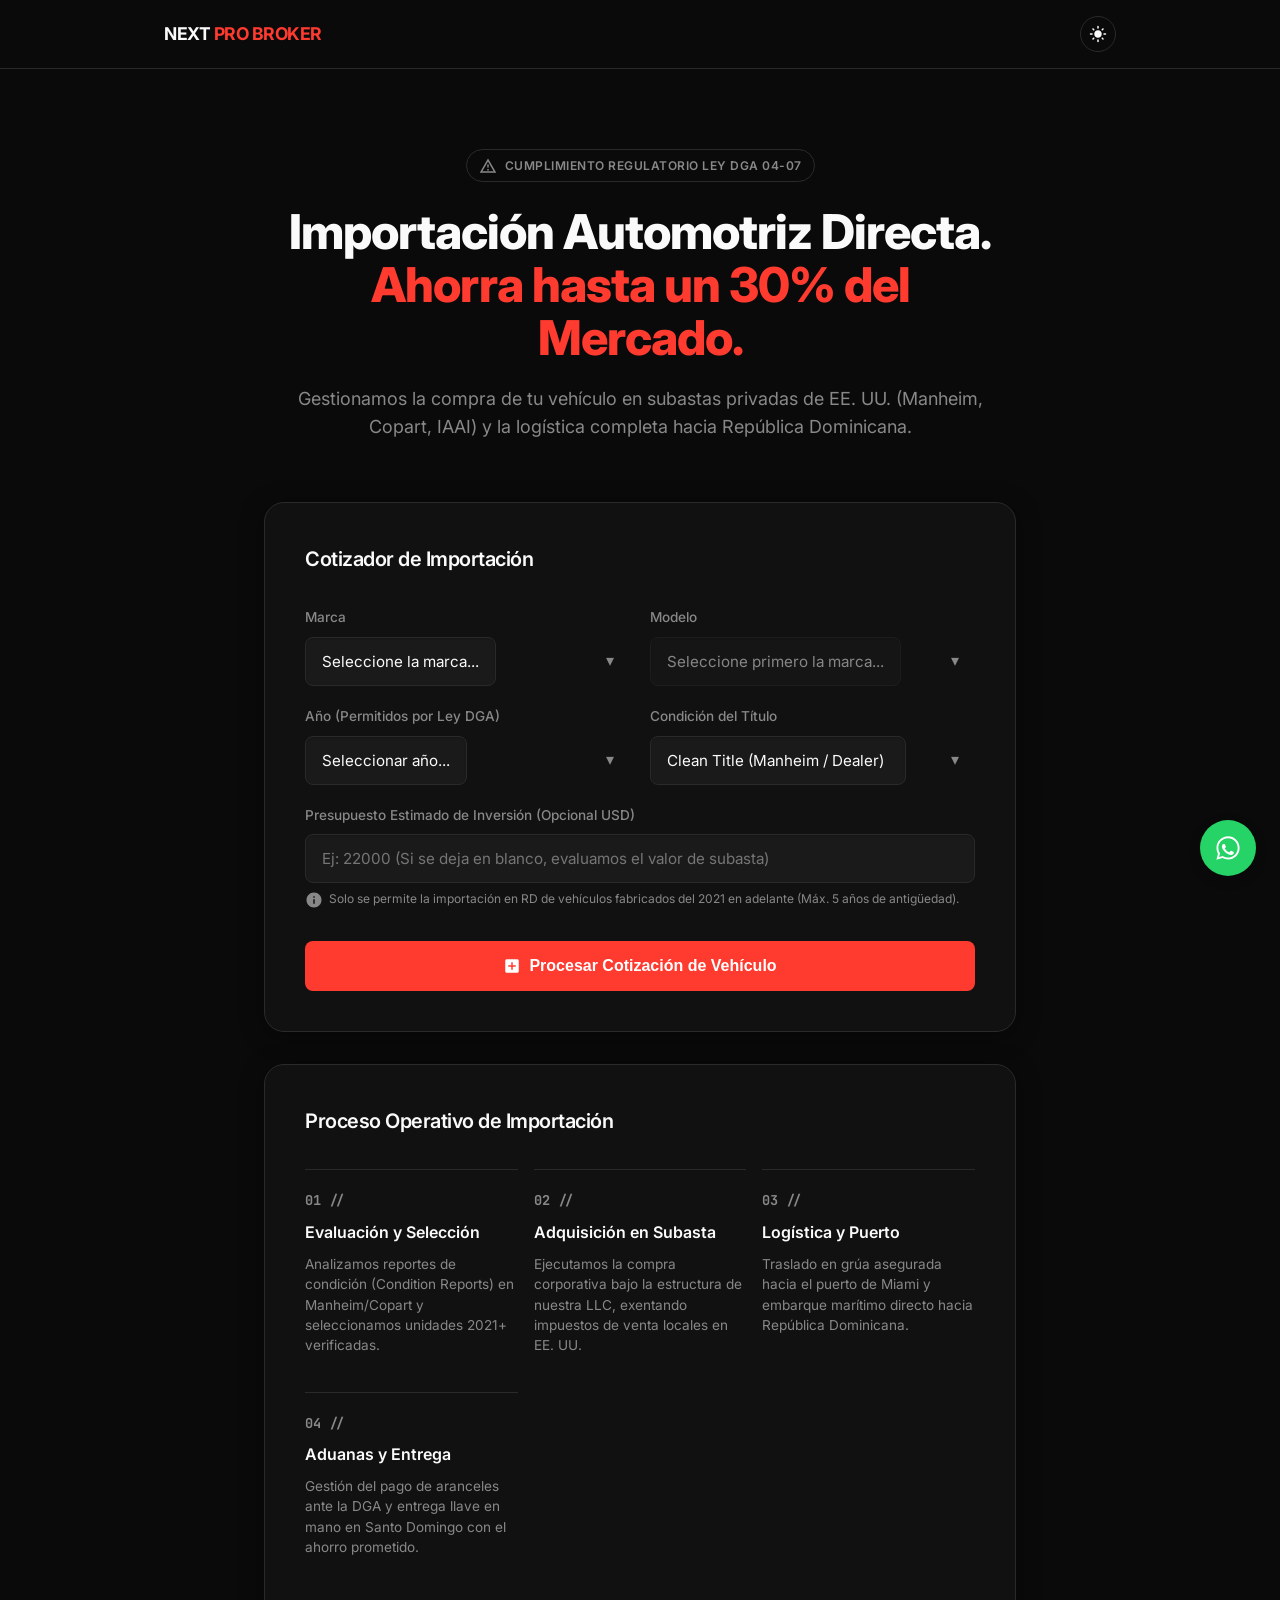
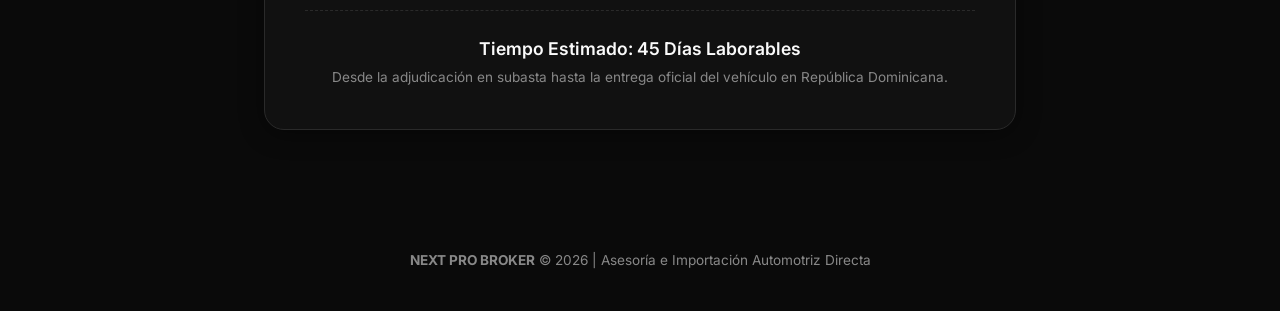
==== commit 60da314e: "Update index.html" ====
--- a/index.html
+++ b/index.html
@@ -7,228 +7,225 @@
     
     <style>
         /* =========================================
-           1. SISTEMA DE DISEÑO ULTRA-PRO & GLASS
-        ========================================= */
+           1. SISTEMA DE DISEÑO ÉLITE (FINTECH LOOK)
+           ========================================= */
+        @import url('https://fonts.googleapis.com/css2?family=Inter:wght@300;400;500;600;700;800&family=JetBrains+Mono:wght@500;700&display=swap');
+
         :root {
-            /* Modo Oscuro (Por Defecto - Deep Obsidian & Neon Crimson) */
-            --bg-main: #06090E;
-            --bg-gradient: radial-gradient(circle at 80% -20%, #1a233A 0%, #06090E 80%);
-            --glass-bg: rgba(18, 24, 38, 0.55);
-            --glass-border: rgba(255, 255, 255, 0.09);
-            --glass-shadow: 0 20px 50px rgba(0, 0, 0, 0.6);
-            --input-bg: rgba(0, 0, 0, 0.35);
-            
-            --text-main: #FFFFFF;
-            --text-muted: #94A3B8;
-            
-            --primary: #FF2A4B;
-            --primary-gradient: linear-gradient(135deg, #FF2A4B 0%, #C0112F 100%);
-            --primary-glow: rgba(255, 42, 75, 0.35);
-            
-            --success: #00E699;
-            --success-bg: rgba(0, 230, 153, 0.08);
-            --success-border: rgba(0, 230, 153, 0.3);
-
-            --accent-blue: #3B82F6;
-        }
-
-        /* Modo Claro (Ultra-Clean Frost Glass) */
+            /* MODO OSCURO (Default) */
+            --bg-main: #0A0A0A; 
+            --bg-card: #111111; 
+            --bg-input: #1A1A1A; 
+            --border-color: #2A2A2A; 
+            
+            --text-main: #FAFAFA;
+            --text-muted: #888888;
+            
+            --primary: #FF3B30; 
+            --primary-hover: #D62828;
+            
+            --success: #32D74B;
+            --success-bg: rgba(50, 215, 75, 0.1);
+            
+            --wa-color: #25D366;
+            --stripe-color: #635BFF;
+
+            --radius-sm: 8px;
+            --radius-md: 12px;
+            --radius-lg: 20px;
+            
+            --shadow-card: 0 4px 24px rgba(0, 0, 0, 0.4);
+            --shadow-input: inset 0 1px 2px rgba(0,0,0,0.2);
+        }
+
+        /* MODO CLARO (Editorial Clean) */
         body.light-mode {
-            --bg-main: #F1F5F9;
-            --bg-gradient: radial-gradient(circle at 80% -20%, #E2E8F0 0%, #F1F5F9 80%);
-            --glass-bg: rgba(255, 255, 255, 0.65);
-            --glass-border: rgba(255, 255, 255, 0.8);
-            --glass-shadow: 0 20px 50px rgba(148, 163, 184, 0.2);
-            --input-bg: rgba(255, 255, 255, 0.85);
-            
-            --text-main: #0F172A;
-            --text-muted: #64748B;
+            --bg-main: #FAFAFA;
+            --bg-card: #FFFFFF;
+            --bg-input: #F4F4F5;
+            --border-color: #E4E4E7;
+            
+            --text-main: #09090B;
+            --text-muted: #71717A;
+            
+            --shadow-card: 0 4px 24px rgba(0, 0, 0, 0.04);
+            --shadow-input: inset 0 1px 2px rgba(0,0,0,0.02);
         }
 
         /* Reset & Base */
-        * { margin: 0; padding: 0; box-sizing: border-box; font-family: -apple-system, BlinkMacSystemFont, "SF Pro Display", "Segoe UI", Roboto, sans-serif; -webkit-tap-highlight-color: transparent; }
-        
+        * { margin: 0; padding: 0; box-sizing: border-box; -webkit-tap-highlight-color: transparent; }
+
         body { 
-            background: var(--bg-gradient); 
-            background-attachment: fixed;
+            font-family: 'Inter', sans-serif;
+            background: var(--bg-main); 
             color: var(--text-main); 
             line-height: 1.6; 
             min-height: 100vh;
-            transition: background 0.4s cubic-bezier(0.16, 1, 0.3, 1), color 0.4s cubic-bezier(0.16, 1, 0.3, 1);
-        }
-
-        /* Ambient Glow Blobs */
-        .ambient-blob-1, .ambient-blob-2 {
-            position: fixed; border-radius: 50%; filter: blur(120px); pointer-events: none; z-index: -1; opacity: 0.45;
-        }
-        .ambient-blob-1 { top: -10%; right: -5%; width: 550px; height: 550px; background: var(--primary); }
-        .ambient-blob-2 { bottom: -10%; left: -5%; width: 600px; height: 600px; background: var(--accent-blue); }
-
-        .text-glow { color: var(--primary); text-shadow: 0 0 20px var(--primary-glow); }
+            transition: background-color 0.3s ease, color 0.3s ease;
+            -webkit-font-smoothing: antialiased;
+            -moz-osx-font-smoothing: grayscale;
+        }
+
+        /* Ocultar elementos */
         .hidden { display: none !important; }
 
-        /* Estilo para los SVG nativos */
+        /* SVG */
         .svg-icon {
-            width: 20px; height: 20px; fill: currentColor; display: inline-block; vertical-align: middle; flex-shrink: 0;
-        }
-
-        /* =========================================
-           2. NAVEGACIÓN PRO
-        ========================================= */
+            width: 18px; height: 18px; fill: currentColor; display: inline-block; vertical-align: middle; flex-shrink: 0;
+        }
+
+        /* =========================================
+           2. NAVEGACIÓN
+           ========================================= */
         .navbar { 
-            background: var(--glass-bg); 
-            backdrop-filter: blur(25px); -webkit-backdrop-filter: blur(25px);
-            border-bottom: 1px solid var(--glass-border); 
+            background: var(--bg-main); 
+            border-bottom: 1px solid var(--border-color); 
             position: sticky; top: 0; z-index: 100;
         }
-        .nav-container { max-width: 1100px; margin: 0 auto; padding: 16px 20px; display: flex; justify-content: space-between; align-items: center; }
-        .logo { font-size: 1.4rem; font-weight: 900; letter-spacing: 1.5px; }
-        
+        .nav-container { max-width: 1000px; margin: 0 auto; padding: 16px 24px; display: flex; justify-content: space-between; align-items: center; }
+        .logo { font-size: 1.1rem; font-weight: 700; letter-spacing: -0.5px; }
+        .logo span { color: var(--primary); }
+
         .theme-btn {
-            background: var(--input-bg); border: 1px solid var(--glass-border); color: var(--text-main);
-            width: 42px; height: 42px; border-radius: 50%; cursor: pointer;
-            display: flex; align-items: center; justify-content: center; transition: all 0.3s ease;
-        }
-        .theme-btn:hover { border-color: var(--primary); transform: scale(1.05); }
+            background: transparent; border: 1px solid var(--border-color); color: var(--text-main);
+            width: 36px; height: 36px; border-radius: 50%; cursor: pointer;
+            display: flex; align-items: center; justify-content: center; transition: background 0.2s;
+        }
+        .theme-btn:hover { background: var(--bg-input); }
 
         /* =========================================
            3. HERO SECTION
-        ========================================= */
-        .hero { padding: 80px 20px 60px; text-align: center; }
+           ========================================= */
+        .hero { padding: 80px 24px 60px; text-align: center; max-width: 800px; margin: 0 auto; }
         .hero-badge {
-            display: inline-flex; align-items: center; gap: 8px; background: var(--glass-bg); border: 1px solid var(--glass-border);
-            padding: 8px 16px; border-radius: 30px; font-size: 0.85rem; font-weight: 600; color: var(--primary); margin-bottom: 24px;
-        }
-        .hero h1 { font-size: 3.2rem; line-height: 1.15; font-weight: 900; letter-spacing: -0.5px; margin-bottom: 20px; }
-        .hero p { font-size: 1.15rem; color: var(--text-muted); max-width: 620px; margin: 0 auto; }
-
-        /* =========================================
-           4. CONTENEDORES GLASSMORPHISM
-        ========================================= */
+            display: inline-flex; align-items: center; gap: 8px; background: transparent; border: 1px solid var(--border-color);
+            padding: 6px 12px; border-radius: 99px; font-size: 0.75rem; font-weight: 600; color: var(--text-muted); margin-bottom: 24px;
+            letter-spacing: 0.5px; text-transform: uppercase;
+        }
+        .hero h1 { font-size: 3rem; line-height: 1.1; font-weight: 800; letter-spacing: -1px; margin-bottom: 20px; }
+        .hero h1 span { color: var(--primary); }
+        .hero p { font-size: 1.125rem; color: var(--text-muted); font-weight: 400; }
+
+        /* =========================================
+           4. CONTENEDORES & FORMULARIO
+           ========================================= */
+        .main-section { max-width: 800px; margin: 0 auto; padding: 0 24px 80px; }
+
         .glass-card { 
-            background: var(--glass-bg); 
-            backdrop-filter: blur(25px); -webkit-backdrop-filter: blur(25px);
-            border: 1px solid var(--glass-border); 
-            border-radius: 24px; 
-            box-shadow: var(--glass-shadow);
-        }
-        
-        .main-section { max-width: 960px; margin: 0 auto; padding: 0 20px 80px; }
-        .card-body { padding: 45px; }
-        .card-header-title { font-size: 1.6rem; font-weight: 800; margin-bottom: 30px; border-bottom: 1px solid var(--glass-border); padding-bottom: 15px; }
-
-        /* Formulario Grid */
-        .form-grid { display: grid; grid-template-columns: 1fr 1fr; gap: 22px; }
+            background: var(--bg-card); 
+            border: 1px solid var(--border-color); 
+            border-radius: var(--radius-lg); 
+            box-shadow: var(--shadow-card);
+            overflow: hidden;
+        }
+
+        .card-body { padding: 40px; }
+        .card-header-title { font-size: 1.25rem; font-weight: 600; margin-bottom: 32px; letter-spacing: -0.5px; }
+
+        .form-grid { display: grid; grid-template-columns: 1fr 1fr; gap: 20px; }
         .full-width { grid-column: 1 / -1; }
-        
+
         .input-box { display: flex; flex-direction: column; }
-        .input-box label { font-size: 0.8rem; color: var(--text-muted); margin-bottom: 8px; text-transform: uppercase; font-weight: 700; letter-spacing: 0.8px; }
-        
+        .input-box label { font-size: 0.85rem; color: var(--text-muted); margin-bottom: 8px; font-weight: 500; }
+
         .input-box select, .input-box input { 
-            background: var(--input-bg); border: 1px solid var(--glass-border); color: var(--text-main); 
-            padding: 16px; border-radius: 14px; font-size: 1rem; outline: none; transition: all 0.3s ease;
-            appearance: none; -webkit-appearance: none;
-        }
+            background: var(--bg-input); border: 1px solid var(--border-color); color: var(--text-main); 
+            padding: 14px 16px; border-radius: var(--radius-sm); font-size: 0.95rem; outline: none; transition: border-color 0.2s;
+            appearance: none; -webkit-appearance: none; font-family: inherit; box-shadow: var(--shadow-input);
+        }
+
         .select-wrapper { position: relative; }
         .select-wrapper::after {
-            content: "▾"; position: absolute; right: 18px; top: 50%; transform: translateY(-50%);
-            color: var(--text-muted); pointer-events: none; font-size: 1.2rem;
-        }
-        .input-box select:focus, .input-box input:focus { border-color: var(--primary); box-shadow: 0 0 0 4px var(--primary-glow); }
-        .input-box select:disabled { opacity: 0.4; cursor: not-allowed; }
-
-        .legal-note { font-size: 0.8rem; color: var(--primary); margin-top: 10px; font-weight: 600; display: flex; align-items: center; gap: 6px; }
-
-        /* Botones Principales */
+            content: "▾"; position: absolute; right: 16px; top: 50%; transform: translateY(-50%);
+            color: var(--text-muted); pointer-events: none; font-size: 1rem;
+        }
+        .input-box select:focus, .input-box input:focus { border-color: var(--primary); }
+        .input-box select:disabled { opacity: 0.5; cursor: not-allowed; }
+
+        .legal-note { font-size: 0.75rem; color: var(--text-muted); margin-top: 8px; font-weight: 400; display: flex; align-items: flex-start; gap: 6px; line-height: 1.4; }
+
+        /* Botón Principal */
         .btn-action {
-            background: var(--primary-gradient); color: #fff; width: 100%; padding: 18px; border-radius: 14px;
-            font-size: 1.1rem; font-weight: 800; border: none; cursor: pointer; margin-top: 25px;
-            display: flex; align-items: center; justify-content: center; gap: 10px;
-            box-shadow: 0 10px 25px var(--primary-glow); transition: all 0.3s ease;
-        }
-        .btn-action:hover { transform: translateY(-2px); box-shadow: 0 15px 35px var(--primary-glow); }
-
-        /* =========================================
-           5. RESULTADOS UI
-        ========================================= */
-        .results-box { margin-top: 40px; padding-top: 35px; border-top: 1px solid var(--glass-border); display: grid; grid-template-columns: 1fr 1fr; gap: 20px; }
-        
-        .price-card { background: var(--input-bg); padding: 25px; border-radius: 16px; border: 1px solid var(--glass-border); }
-        .price-card h4 { color: var(--text-muted); font-size: 0.9rem; font-weight: 600; }
-        .price-card .amount { font-size: 2.1rem; font-weight: 900; margin-top: 8px; }
-        .price-card.dealer .amount { text-decoration: line-through; color: #64748B; font-size: 1.7rem; }
-        
+            background: var(--primary); color: #fff; width: 100%; padding: 16px; border-radius: var(--radius-sm);
+            font-size: 1rem; font-weight: 600; border: none; cursor: pointer; margin-top: 32px;
+            display: flex; align-items: center; justify-content: center; gap: 8px; transition: background 0.2s;
+        }
+        .btn-action:hover { background: var(--primary-hover); }
+
+        /* =========================================
+           5. RESULTADOS (ESTILO FINANCIERO)
+           ========================================= */
+        .results-box { margin-top: 40px; padding-top: 40px; border-top: 1px solid var(--border-color); display: grid; grid-template-columns: 1fr 1fr; gap: 16px; }
+
+        .price-card { background: var(--bg-input); padding: 20px; border-radius: var(--radius-md); border: 1px solid var(--border-color); }
+        .price-card h4 { color: var(--text-muted); font-size: 0.85rem; font-weight: 500; }
+        .price-card .amount { font-family: 'JetBrains Mono', monospace; font-size: 1.75rem; font-weight: 700; margin-top: 4px; letter-spacing: -1px; }
+        .price-card.dealer .amount { color: var(--text-muted); font-size: 1.25rem; font-weight: 500; text-decoration: line-through; }
+        .price-card.broker .amount { color: var(--text-main); }
+
         .savings-card { 
-            grid-column: 1 / -1; background: var(--success-bg); border: 1px solid var(--success-border); 
-            padding: 25px; border-radius: 18px; display: flex; align-items: center; gap: 20px; 
-        }
-        .savings-card .icon-wrap { background: var(--success); color: #000; width: 50px; height: 50px; border-radius: 50%; display: flex; align-items: center; justify-content: center; flex-shrink: 0; }
-        .savings-card h4 { color: var(--success); font-size: 0.95rem; text-transform: uppercase; font-weight: 800; letter-spacing: 0.5px; }
-        .savings-card p { font-size: 2.1rem; font-weight: 900; color: var(--text-main); }
-
-        .cta-group { grid-column: 1 / -1; display: flex; gap: 16px; margin-top: 10px; }
-        
-        .btn-wa { 
-            background: linear-gradient(135deg, #25D366 0%, #128C7E 100%); color: #fff; flex: 1; padding: 16px; 
-            border-radius: 14px; border: none; font-size: 1rem; font-weight: 800; cursor: pointer; 
-            display: flex; align-items: center; justify-content: center; gap: 10px; transition: all 0.3s ease;
-        }
-        .btn-wa:hover { transform: translateY(-2px); box-shadow: 0 10px 25px rgba(37, 211, 102, 0.35); }
-
-        .btn-pay { 
-            background: linear-gradient(135deg, #635BFF 0%, #4A42E4 100%); color: #fff; flex: 1; padding: 16px; 
-            border-radius: 14px; border: none; font-size: 1rem; font-weight: 800; cursor: pointer; 
-            display: flex; align-items: center; justify-content: center; gap: 10px; transition: all 0.3s ease;
-        }
-        .btn-pay:hover { transform: translateY(-2px); box-shadow: 0 10px 25px rgba(99, 91, 255, 0.35); }
-
-        /* =========================================
-           6. SECCIÓN DE PROCESO & TIMELINE
-        ========================================= */
-        .process-section { margin-top: 50px; }
-        .process-grid { display: grid; grid-template-columns: repeat(auto-fit, minmax(200px, 1fr)); gap: 18px; margin-top: 25px; }
-        
-        .step-card { background: var(--input-bg); padding: 22px; border-radius: 16px; border: 1px solid var(--glass-border); position: relative; }
-        .step-badge { position: absolute; top: -12px; left: 20px; background: var(--primary); color: #fff; width: 30px; height: 30px; border-radius: 50%; display: flex; align-items: center; justify-content: center; font-weight: 800; font-size: 0.9rem; }
-        .step-card h4 { margin-top: 8px; margin-bottom: 8px; font-size: 1.05rem; font-weight: 800; }
-        .step-card p { color: var(--text-muted); font-size: 0.88rem; line-height: 1.5; }
-
-        .timeline-box { 
-            margin-top: 25px; background: rgba(255, 42, 75, 0.06); border: 1px dashed var(--primary); 
-            padding: 22px; border-radius: 16px; text-align: center; 
-        }
-        .timeline-box h3 { color: var(--primary); font-size: 1.4rem; font-weight: 900; }
-        .timeline-box p { color: var(--text-muted); font-size: 0.9rem; margin-top: 4px; }
-
-        /* BOTÓN FLOTANTE MÓVIL (WHATSAPP) */
+            grid-column: 1 / -1; background: var(--success-bg); border: 1px solid var(--border-color); 
+            padding: 20px; border-radius: var(--radius-md); display: flex; align-items: center; justify-content: space-between;
+        }
+        .savings-card-content { display: flex; align-items: center; gap: 12px; }
+        .savings-card h4 { color: var(--success); font-size: 0.85rem; font-weight: 600; }
+        .savings-card p { font-family: 'JetBrains Mono', monospace; font-size: 1.5rem; font-weight: 700; color: var(--success); letter-spacing: -0.5px; }
+
+        .cta-group { grid-column: 1 / -1; display: flex; gap: 12px; margin-top: 16px; }
+
+        .btn-wa, .btn-pay { 
+            flex: 1; padding: 14px; border-radius: var(--radius-sm); border: none; font-size: 0.95rem; font-weight: 600; cursor: pointer; 
+            display: flex; align-items: center; justify-content: center; gap: 8px; transition: opacity 0.2s; color: #fff;
+        }
+        .btn-wa { background: var(--wa-color); }
+        .btn-pay { background: var(--stripe-color); }
+        .btn-wa:hover, .btn-pay:hover { opacity: 0.9; }
+
+        /* =========================================
+           6. SECCIÓN PROCESO
+           ========================================= */
+        .process-section { margin-top: 32px; }
+        .process-grid { display: grid; grid-template-columns: repeat(auto-fit, minmax(180px, 1fr)); gap: 16px; margin-top: 24px; }
+
+        .step-card { padding: 20px 0; position: relative; border-top: 1px solid var(--border-color); }
+        .step-badge { color: var(--text-muted); font-family: 'JetBrains Mono', monospace; font-weight: 700; font-size: 0.85rem; margin-bottom: 8px; display: block; }
+        .step-card h4 { font-size: 1rem; font-weight: 600; margin-bottom: 8px; }
+        .step-card p { color: var(--text-muted); font-size: 0.85rem; line-height: 1.5; }
+
+        .timeline-box { margin-top: 32px; padding-top: 24px; border-top: 1px dashed var(--border-color); text-align: center; }
+        .timeline-box h3 { font-size: 1.1rem; font-weight: 600; }
+        .timeline-box p { color: var(--text-muted); font-size: 0.85rem; margin-top: 4px; }
+
+        /* =========================================
+           7. FLOTANTE WHATSAPP & FOOTER
+           ========================================= */
         .floating-wa {
-            position: fixed; bottom: 25px; right: 25px; background: #25D366; color: #fff;
-            width: 60px; height: 60px; border-radius: 50%; display: flex; align-items: center; justify-content: center;
-            box-shadow: 0 10px 25px rgba(37, 211, 102, 0.5); z-index: 999; text-decoration: none; transition: all 0.3s ease;
-        }
-        .floating-wa:hover { transform: scale(1.1); }
-
-        footer { text-align: center; padding: 40px 20px; color: var(--text-muted); font-size: 0.9rem; }
-
-        /* Responsividad para Móviles (iOS/Android) */
+            position: fixed; bottom: 24px; right: 24px; background: var(--wa-color); color: #fff;
+            width: 56px; height: 56px; border-radius: 50%; display: flex; align-items: center; justify-content: center;
+            box-shadow: 0 4px 12px rgba(0,0,0,0.15); z-index: 999; text-decoration: none; transition: transform 0.2s;
+        }
+        .floating-wa:hover { transform: scale(1.05); }
+
+        footer { text-align: center; padding: 40px 24px; color: var(--text-muted); font-size: 0.85rem; }
+
+        /* =========================================
+           8. RESPONSIVE
+           ========================================= */
         @media (max-width: 768px) {
-            .hero h1 { font-size: 2.3rem; }
-            .card-body { padding: 25px 20px; }
+            .hero h1 { font-size: 2.2rem; }
+            .card-body { padding: 24px 20px; }
             .form-grid, .results-box, .cta-group { grid-template-columns: 1fr; }
             .cta-group { flex-direction: column; }
+            .savings-card { flex-direction: column; align-items: flex-start; gap: 8px; }
         }
     </style>
 </head>
 <body>
 
-    <!-- Blobs decorativos de fondo -->
-    <div class="ambient-blob-1"></div>
-    <div class="ambient-blob-2"></div>
-
     <!-- Navegación -->
     <nav class="navbar">
         <div class="nav-container">
-            <div class="logo">NEXT <span class="text-glow">PRO BROKER</span></div>
+            <div class="logo">NEXT <span>PRO BROKER</span></div>
             <button id="theme-toggle" class="theme-btn" aria-label="Cambiar Tema">
                 <!-- SVG Sol/Luna NATIVO -->
                 <svg id="theme-svg" class="svg-icon" viewBox="0 0 24 24">
@@ -244,7 +241,7 @@
             <svg class="svg-icon" viewBox="0 0 24 24"><path d="M12 2L1 21h22L12 2zm0 3.99L19.53 19H4.47L12 5.99zM11 16h2v2h-2zm0-6h2v4h-2z"/></svg>
             Cumplimiento Regulatorio Ley DGA 04-07
         </div>
-        <h1>Importación Automotriz Directa. <br><span class="text-glow">Ahorra hasta un 30% del Mercado.</span></h1>
+        <h1>Importación Automotriz Directa. <br><span>Ahorra hasta un 30% del Mercado.</span></h1>
         <p>Gestionamos la compra de tu vehículo en subastas privadas de EE. UU. (Manheim, Copart, IAAI) y la logística completa hacia República Dominicana.</p>
     </header>
 
@@ -290,7 +287,7 @@
                         
                         <!-- MODELO (API) -->
                         <div class="input-box">
-                            <label>Modelo <span id="loading-modelos" class="hidden" style="color:var(--primary); font-size:0.75rem;">(Conectando API...)</span></label>
+                            <label>Modelo <span id="loading-modelos" class="hidden" style="color:var(--primary); font-size:0.75rem;">(Conectando...)</span></label>
                             <div class="select-wrapper">
                                 <select id="modelo" disabled required>
                                     <option value="" disabled selected>Seleccione primero la marca...</option>
@@ -351,17 +348,15 @@
                     
                     <div class="price-card broker">
                         <h4>Costo NEXT PRO BROKER</h4>
-                        <p class="amount text-glow" id="precio-broker">$0</p>
+                        <p class="amount" id="precio-broker">$0</p>
                     </div>
 
                     <div class="savings-card">
-                        <div class="icon-wrap">
-                            <svg class="svg-icon" viewBox="0 0 24 24"><path d="M9 16.17L4.83 12l-1.42 1.41L9 19 21 7l-1.41-1.41z"/></svg>
-                        </div>
-                        <div>
+                        <div class="savings-card-content">
+                            <svg class="svg-icon" style="color: var(--success); width: 24px; height: 24px;" viewBox="0 0 24 24"><path d="M9 16.17L4.83 12l-1.42 1.41L9 19 21 7l-1.41-1.41z"/></svg>
                             <h4>Ahorro Estimado Retenido</h4>
-                            <p id="monto-ahorro">$0 USD</p>
-                        </div>
+                        </div>
+                        <p id="monto-ahorro">$0 USD</p>
                     </div>
 
                     <div class="cta-group">
@@ -369,11 +364,10 @@
                             <svg class="svg-icon" viewBox="0 0 24 24"><path d="M12.04 2c-5.46 0-9.91 4.45-9.91 9.91 0 1.75.46 3.45 1.32 4.95L2.05 22l5.25-1.38c1.45.79 3.08 1.21 4.74 1.21 5.46 0 9.91-4.45 9.91-9.91 0-2.65-1.03-5.14-2.9-7.01A9.816 9.816 0 0 0 12.04 2m.01 1.67c4.55 0 8.25 3.7 8.25 8.25 0 4.55-3.7 8.25-8.25 8.25-1.5 0-2.97-.41-4.26-1.18l-.31-.18-3.16.83.84-3.08-.2-.32a8.216 8.216 0 0 1-1.26-4.32c0-4.55 3.7-8.25 8.25-8.25m4.53 11.53c-.25-.13-1.47-.72-1.7-.81-.23-.08-.39-.13-.56.13-.17.25-.64.81-.79.98-.15.17-.3.19-.55.06-.25-.13-1.06-.39-2.02-1.25-.75-.67-1.26-1.5-1.41-1.75-.15-.25-.02-.38.11-.51.11-.11.25-.29.38-.44.13-.15.17-.25.25-.42.08-.17.04-.31-.02-.44s-.56-1.35-.77-1.85c-.2-.48-.41-.42-.56-.43h-.48c-.17 0-.44.06-.67.31-.23.25-.88.86-.88 2.1 0 1.24.9 2.44 1.03 2.61.13.17 1.77 2.7 4.29 3.79.6.26 1.07.41 1.43.53.6.19 1.15.16 1.59.1.49-.07 1.47-.6 1.68-1.18.21-.58.21-1.07.15-1.18-.07-.11-.22-.18-.47-.31z"/></svg>
                             Enviar a WhatsApp
                         </button>
-                        
-                        <button class="btn-pay" onclick="alert('Iniciando pasarela de pago segura con Stripe para depósito de reserva...');">
+                        <button type="button" class="btn-pay" onclick="window.open('https://buy.stripe.com/7sY5kD2Jne7E8j25Ladby08', '_blank');">
                             <svg class="svg-icon" viewBox="0 0 24 24"><path d="M20 4H4c-1.11 0-1.99.89-1.99 2L2 18c0 1.11.89 2 2 2h16c1.11 0 2-.89 2-2V6c0-1.11-.89-2-2-2zm0 14H4v-6h16v6zm0-10H4V6h16v2z"/></svg>
                             Reservar Búsqueda ($200)
-                        </button>
+                        </button>               
                     </div>
                 </div>
             </div>
@@ -387,25 +381,25 @@
                     
                     <div class="process-grid">
                         <div class="step-card">
-                            <div class="step-badge">1</div>
+                            <span class="step-badge">01 //</span>
                             <h4>Evaluación y Selección</h4>
                             <p>Analizamos reportes de condición (Condition Reports) en Manheim/Copart y seleccionamos unidades 2021+ verificadas.</p>
                         </div>
                         
                         <div class="step-card">
-                            <div class="step-badge">2</div>
+                            <span class="step-badge">02 //</span>
                             <h4>Adquisición en Subasta</h4>
                             <p>Ejecutamos la compra corporativa bajo la estructura de nuestra LLC, exentando impuestos de venta locales en EE. UU.</p>
                         </div>
 
                         <div class="step-card">
-                            <div class="step-badge">3</div>
+                            <span class="step-badge">03 //</span>
                             <h4>Logística y Puerto</h4>
                             <p>Traslado en grúa asegurada hacia el puerto de Miami y embarque marítimo directo hacia República Dominicana.</p>
                         </div>
 
                         <div class="step-card">
-                            <div class="step-badge">4</div>
+                            <span class="step-badge">04 //</span>
                             <h4>Aduanas y Entrega</h4>
                             <p>Gestión del pago de aranceles ante la DGA y entrega llave en mano en Santo Domingo con el ahorro prometido.</p>
                         </div>
@@ -422,7 +416,7 @@
 
     <!-- Botón Flotante Permanente de WhatsApp -->
     <a href="javascript:void(0)" onclick="cerrarVentaWA()" class="floating-wa" aria-label="Contacto Directo WhatsApp">
-        <svg class="svg-icon" style="width: 32px; height: 32px;" viewBox="0 0 24 24"><path d="M12.04 2c-5.46 0-9.91 4.45-9.91 9.91 0 1.75.46 3.45 1.32 4.95L2.05 22l5.25-1.38c1.45.79 3.08 1.21 4.74 1.21 5.46 0 9.91-4.45 9.91-9.91 0-2.65-1.03-5.14-2.9-7.01A9.816 9.816 0 0 0 12.04 2m.01 1.67c4.55 0 8.25 3.7 8.25 8.25 0 4.55-3.7 8.25-8.25 8.25-1.5 0-2.97-.41-4.26-1.18l-.31-.18-3.16.83.84-3.08-.2-.32a8.216 8.216 0 0 1-1.26-4.32c0-4.55 3.7-8.25 8.25-8.25m4.53 11.53c-.25-.13-1.47-.72-1.7-.81-.23-.08-.39-.13-.56.13-.17.25-.64.81-.79.98-.15.17-.3.19-.55.06-.25-.13-1.06-.39-2.02-1.25-.75-.67-1.26-1.5-1.41-1.75-.15-.25-.02-.38.11-.51.11-.11.25-.29.38-.44.13-.15.17-.25.25-.42.08-.17.04-.31-.02-.44s-.56-1.35-.77-1.85c-.2-.48-.41-.42-.56-.43h-.48c-.17 0-.44.06-.67.31-.23.25-.88.86-.88 2.1 0 1.24.9 2.44 1.03 2.61.13.17 1.77 2.7 4.29 3.79.6.26 1.07.41 1.43.53.6.19 1.15.16 1.59.1.49-.07 1.47-.6 1.68-1.18.21-.58.21-1.07.15-1.18-.07-.11-.22-.18-.47-.31z"/></svg>
+        <svg class="svg-icon" style="width: 28px; height: 28px;" viewBox="0 0 24 24"><path d="M12.04 2c-5.46 0-9.91 4.45-9.91 9.91 0 1.75.46 3.45 1.32 4.95L2.05 22l5.25-1.38c1.45.79 3.08 1.21 4.74 1.21 5.46 0 9.91-4.45 9.91-9.91 0-2.65-1.03-5.14-2.9-7.01A9.816 9.816 0 0 0 12.04 2m.01 1.67c4.55 0 8.25 3.7 8.25 8.25 0 4.55-3.7 8.25-8.25 8.25-1.5 0-2.97-.41-4.26-1.18l-.31-.18-3.16.83.84-3.08-.2-.32a8.216 8.216 0 0 1-1.26-4.32c0-4.55 3.7-8.25 8.25-8.25m4.53 11.53c-.25-.13-1.47-.72-1.7-.81-.23-.08-.39-.13-.56.13-.17.25-.64.81-.79.98-.15.17-.3.19-.55.06-.25-.13-1.06-.39-2.02-1.25-.75-.67-1.26-1.5-1.41-1.75-.15-.25-.02-.38.11-.51.11-.11.25-.29.38-.44.13-.15.17-.25.25-.42.08-.17.04-.31-.02-.44s-.56-1.35-.77-1.85c-.2-.48-.41-.42-.56-.43h-.48c-.17 0-.44.06-.67.31-.23.25-.88.86-.88 2.1 0 1.24.9 2.44 1.03 2.61.13.17 1.77 2.7 4.29 3.79.6.26 1.07.41 1.43.53.6.19 1.15.16 1.59.1.49-.07 1.47-.6 1.68-1.18.21-.58.21-1.07.15-1.18-.07-.11-.22-.18-.47-.31z"/></svg>
     </a>
 
     <footer>
@@ -431,7 +425,7 @@
 
     <!-- LÓGICA JAVASCRIPT UNIFICADA -->
     <script>
-        // 1. CONTROL DE TEMA (DARK / LIGHT) CON PERSISTENCIA LOCAL
+        // 1. CONTROL DE TEMA (DARK / LIGHT)
         const themeBtn = document.getElementById('theme-toggle');
         const body = document.body;
 
@@ -508,7 +502,7 @@
             setTimeout(() => panel.scrollIntoView({ behavior: 'smooth', block: 'start' }), 100);
         }
 
-        // 4. GENERACIÓN DE MENSAJE UNICODE PARA WHATSAPP (COMPATIBLE CON CUALQUIER DISPOSITIVO)
+        // 4. GENERACIÓN DE MENSAJE UNICODE PARA WHATSAPP
         function cerrarVentaWA() {
             const m = document.getElementById("marca").value || "No seleccionada";
             const modSel = document.getElementById("modelo");
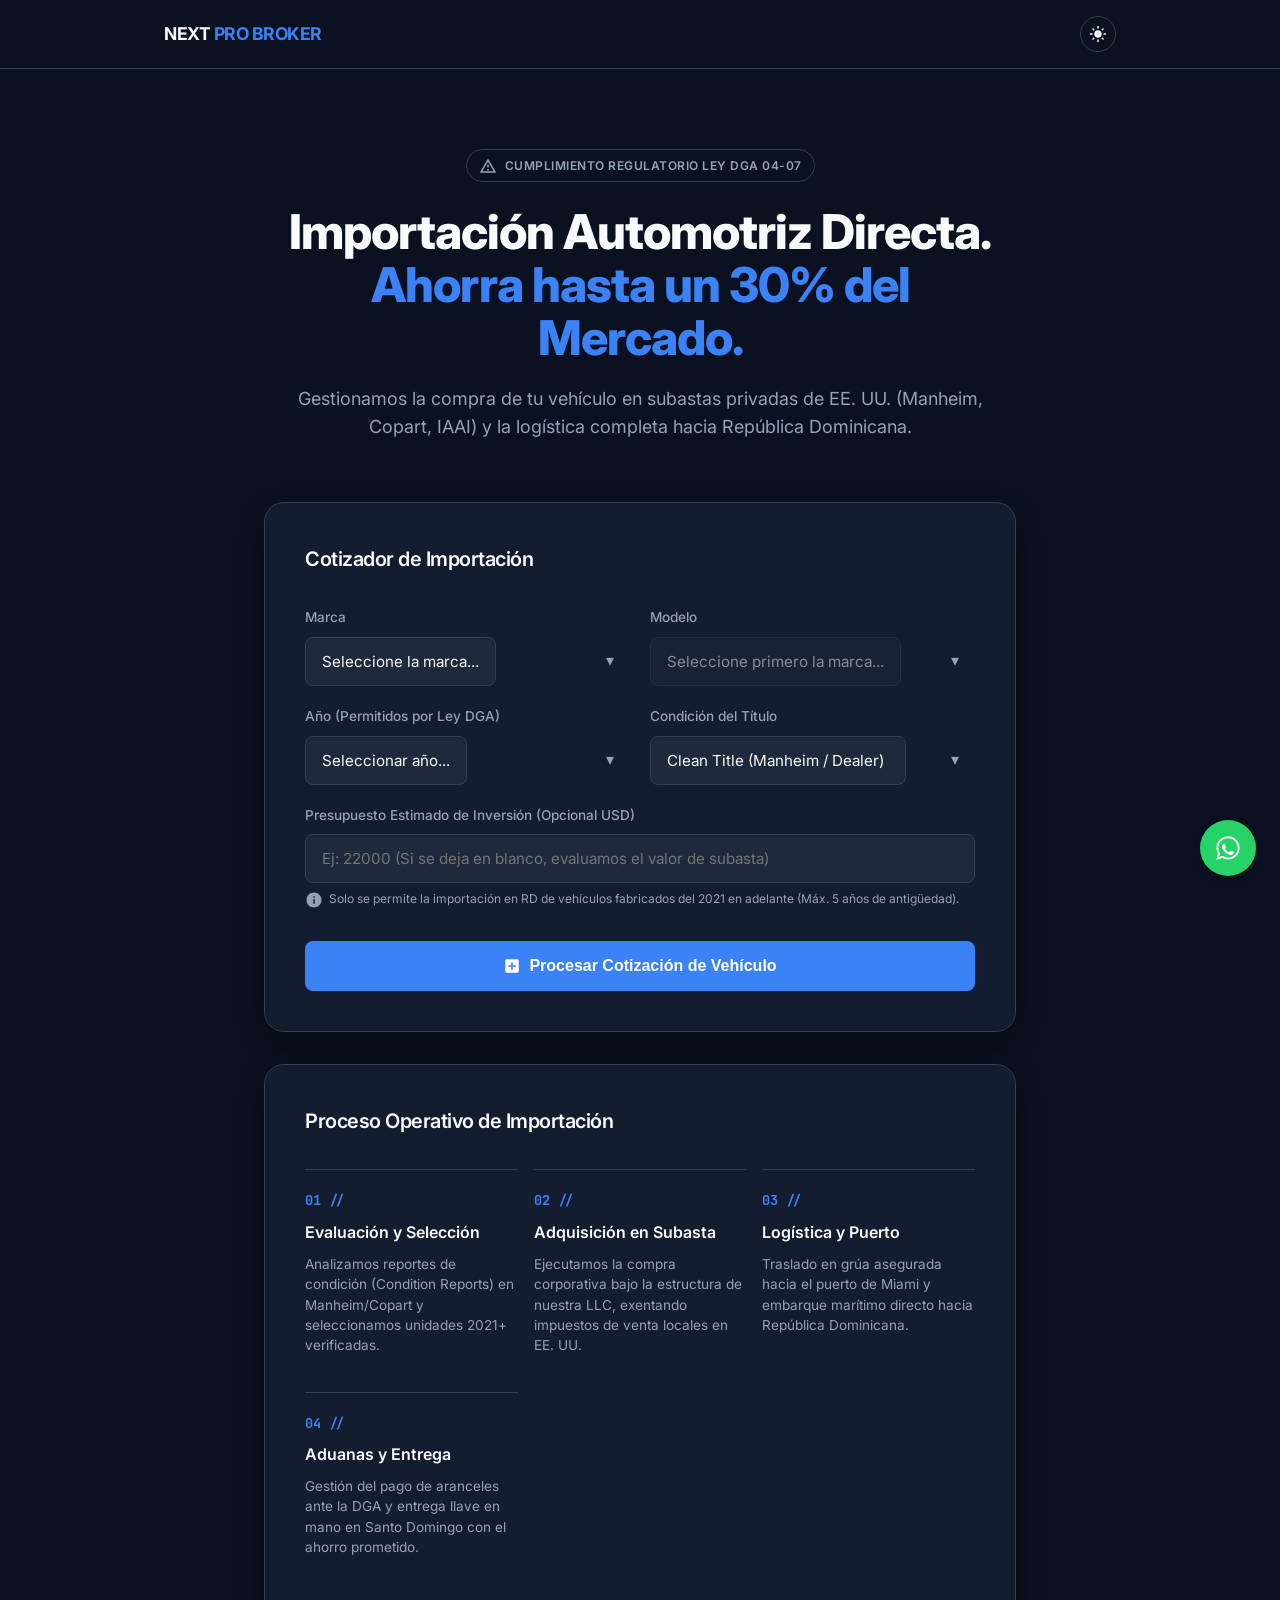
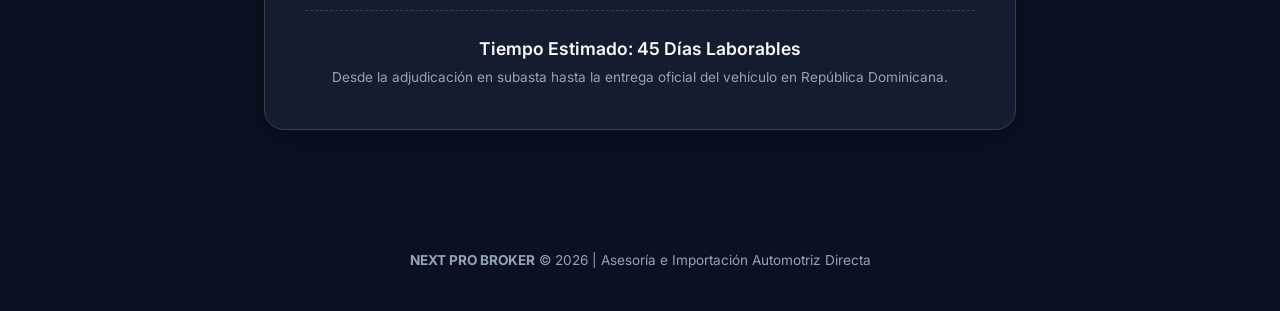
==== commit baaae472: "Update index.html" ====
--- a/index.html
+++ b/index.html
@@ -7,25 +7,25 @@
     
     <style>
         /* =========================================
-           1. SISTEMA DE DISEÑO ÉLITE (FINTECH LOOK)
+           1. SISTEMA DE DISEÑO ÉLITE (TECH BLUE LOOK)
            ========================================= */
         @import url('https://fonts.googleapis.com/css2?family=Inter:wght@300;400;500;600;700;800&family=JetBrains+Mono:wght@500;700&display=swap');
 
         :root {
-            /* MODO OSCURO (Default) */
-            --bg-main: #0A0A0A; 
-            --bg-card: #111111; 
-            --bg-input: #1A1A1A; 
-            --border-color: #2A2A2A; 
-            
-            --text-main: #FAFAFA;
-            --text-muted: #888888;
-            
-            --primary: #FF3B30; 
-            --primary-hover: #D62828;
-            
-            --success: #32D74B;
-            --success-bg: rgba(50, 215, 75, 0.1);
+            /* MODO OSCURO (Pro Tools Blue Theme) */
+            --bg-main: #0B1120; /* Fondo azul marino profundo (Deep Navy) */
+            --bg-card: #141C2F; /* Tarjetas elevadas */
+            --bg-input: #1E293B; /* Inputs claros */
+            --border-color: #334155; /* Bordes sutiles azulados */
+            
+            --text-main: #F8FAFC;
+            --text-muted: #94A3B8;
+            
+            --primary: #3B82F6; /* Azul Eléctrico (Tech Blue) */
+            --primary-hover: #2563EB;
+            
+            --success: #10B981; /* Verde esmeralda para éxito/ahorro */
+            --success-bg: rgba(16, 185, 129, 0.1);
             
             --wa-color: #25D366;
             --stripe-color: #635BFF;
@@ -34,22 +34,22 @@
             --radius-md: 12px;
             --radius-lg: 20px;
             
-            --shadow-card: 0 4px 24px rgba(0, 0, 0, 0.4);
+            --shadow-card: 0 10px 30px rgba(0, 0, 0, 0.3);
             --shadow-input: inset 0 1px 2px rgba(0,0,0,0.2);
         }
 
-        /* MODO CLARO (Editorial Clean) */
+        /* MODO CLARO (Pro Tools Light Blue) */
         body.light-mode {
-            --bg-main: #FAFAFA;
-            --bg-card: #FFFFFF;
-            --bg-input: #F4F4F5;
-            --border-color: #E4E4E7;
-            
-            --text-main: #09090B;
-            --text-muted: #71717A;
-            
-            --shadow-card: 0 4px 24px rgba(0, 0, 0, 0.04);
-            --shadow-input: inset 0 1px 2px rgba(0,0,0,0.02);
+            --bg-main: #F1F5F9; /* Gris azulado claro */
+            --bg-card: #FFFFFF; 
+            --bg-input: #F8FAFC; 
+            --border-color: #E2E8F0; 
+            
+            --text-main: #0F172A; /* Azul noche casi negro para texto */
+            --text-muted: #64748B;
+            
+            --shadow-card: 0 10px 30px rgba(15, 23, 42, 0.05);
+            --shadow-input: inset 0 1px 2px rgba(15, 23, 42, 0.03);
         }
 
         /* Reset & Base */
@@ -227,7 +227,6 @@
         <div class="nav-container">
             <div class="logo">NEXT <span>PRO BROKER</span></div>
             <button id="theme-toggle" class="theme-btn" aria-label="Cambiar Tema">
-                <!-- SVG Sol/Luna NATIVO -->
                 <svg id="theme-svg" class="svg-icon" viewBox="0 0 24 24">
                     <path d="M12 7c-2.76 0-5 2.24-5 5s2.24 5 5 5 5-2.24 5-5-2.24-5-5-5zM2 13h2c.55 0 1-.45 1-1s-.45-1-1-1H2c-.55 0-1 .45-1 1s.45 1 1 1zm18 0h2c.55 0 1-.45 1-1s-.45-1-1-1h-2c-.55 0-1 .45-1 1s.45 1 1 1zM11 2v2c0 .55.45 1 1 1s1-.45 1-1V2c0-.55-.45-1-1-1s-1 .45-1 1zm0 18v2c0 .55.45 1 1 1s1-.45 1-1v-2c0-.55-.45-1-1-1s-1 .45-1 1zM5.99 4.58c-.39-.39-1.03-.39-1.41 0s-.39 1.03 0 1.41l1.06 1.06c.39.39 1.03.39 1.41 0s.39-1.03 0-1.41L5.99 4.58zm12.37 12.37c-.39-.39-1.03-.39-1.41 0s-.39 1.03 0 1.41l1.06 1.06c.39.39 1.03.39 1.41 0s.39-1.03 0-1.41l-1.06-1.06zm1.06-10.96c.39-.39.39-1.03 0-1.41s-1.03-.39-1.41 0l-1.06 1.06c-.39.39-.39 1.03 0 1.41s1.03.39 1.41 0l1.06-1.06zM7.05 18.36c.39-.39.39-1.03 0-1.41s-1.03-.39-1.41 0l-1.06 1.06c-.39.39-.39 1.03 0 1.41s1.03.39 1.41 0l1.06-1.06z"/>
                 </svg>
@@ -381,25 +380,25 @@
                     
                     <div class="process-grid">
                         <div class="step-card">
-                            <span class="step-badge">01 //</span>
+                            <span class="step-badge" style="color: var(--primary);">01 //</span>
                             <h4>Evaluación y Selección</h4>
                             <p>Analizamos reportes de condición (Condition Reports) en Manheim/Copart y seleccionamos unidades 2021+ verificadas.</p>
                         </div>
                         
                         <div class="step-card">
-                            <span class="step-badge">02 //</span>
+                            <span class="step-badge" style="color: var(--primary);">02 //</span>
                             <h4>Adquisición en Subasta</h4>
                             <p>Ejecutamos la compra corporativa bajo la estructura de nuestra LLC, exentando impuestos de venta locales en EE. UU.</p>
                         </div>
 
                         <div class="step-card">
-                            <span class="step-badge">03 //</span>
+                            <span class="step-badge" style="color: var(--primary);">03 //</span>
                             <h4>Logística y Puerto</h4>
                             <p>Traslado en grúa asegurada hacia el puerto de Miami y embarque marítimo directo hacia República Dominicana.</p>
                         </div>
 
                         <div class="step-card">
-                            <span class="step-badge">04 //</span>
+                            <span class="step-badge" style="color: var(--primary);">04 //</span>
                             <h4>Aduanas y Entrega</h4>
                             <p>Gestión del pago de aranceles ante la DGA y entrega llave en mano en Santo Domingo con el ahorro prometido.</p>
                         </div>
